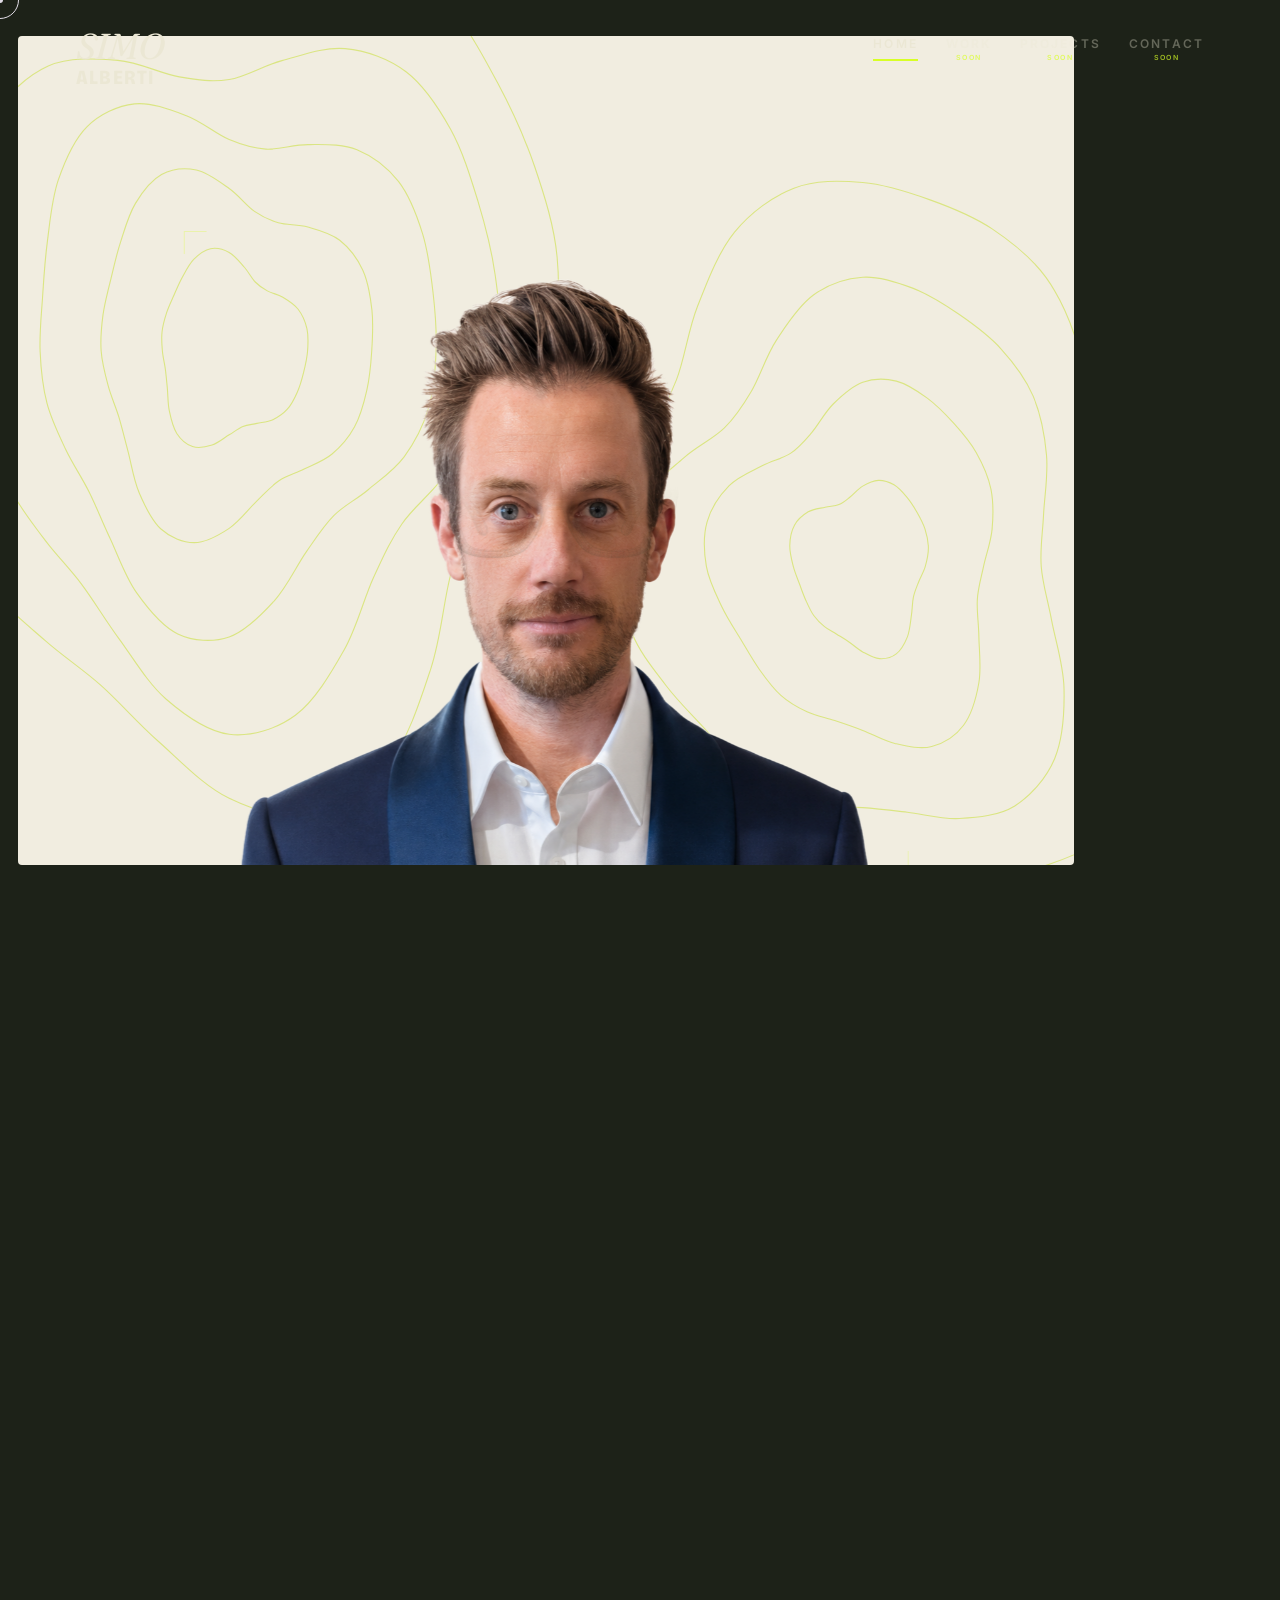
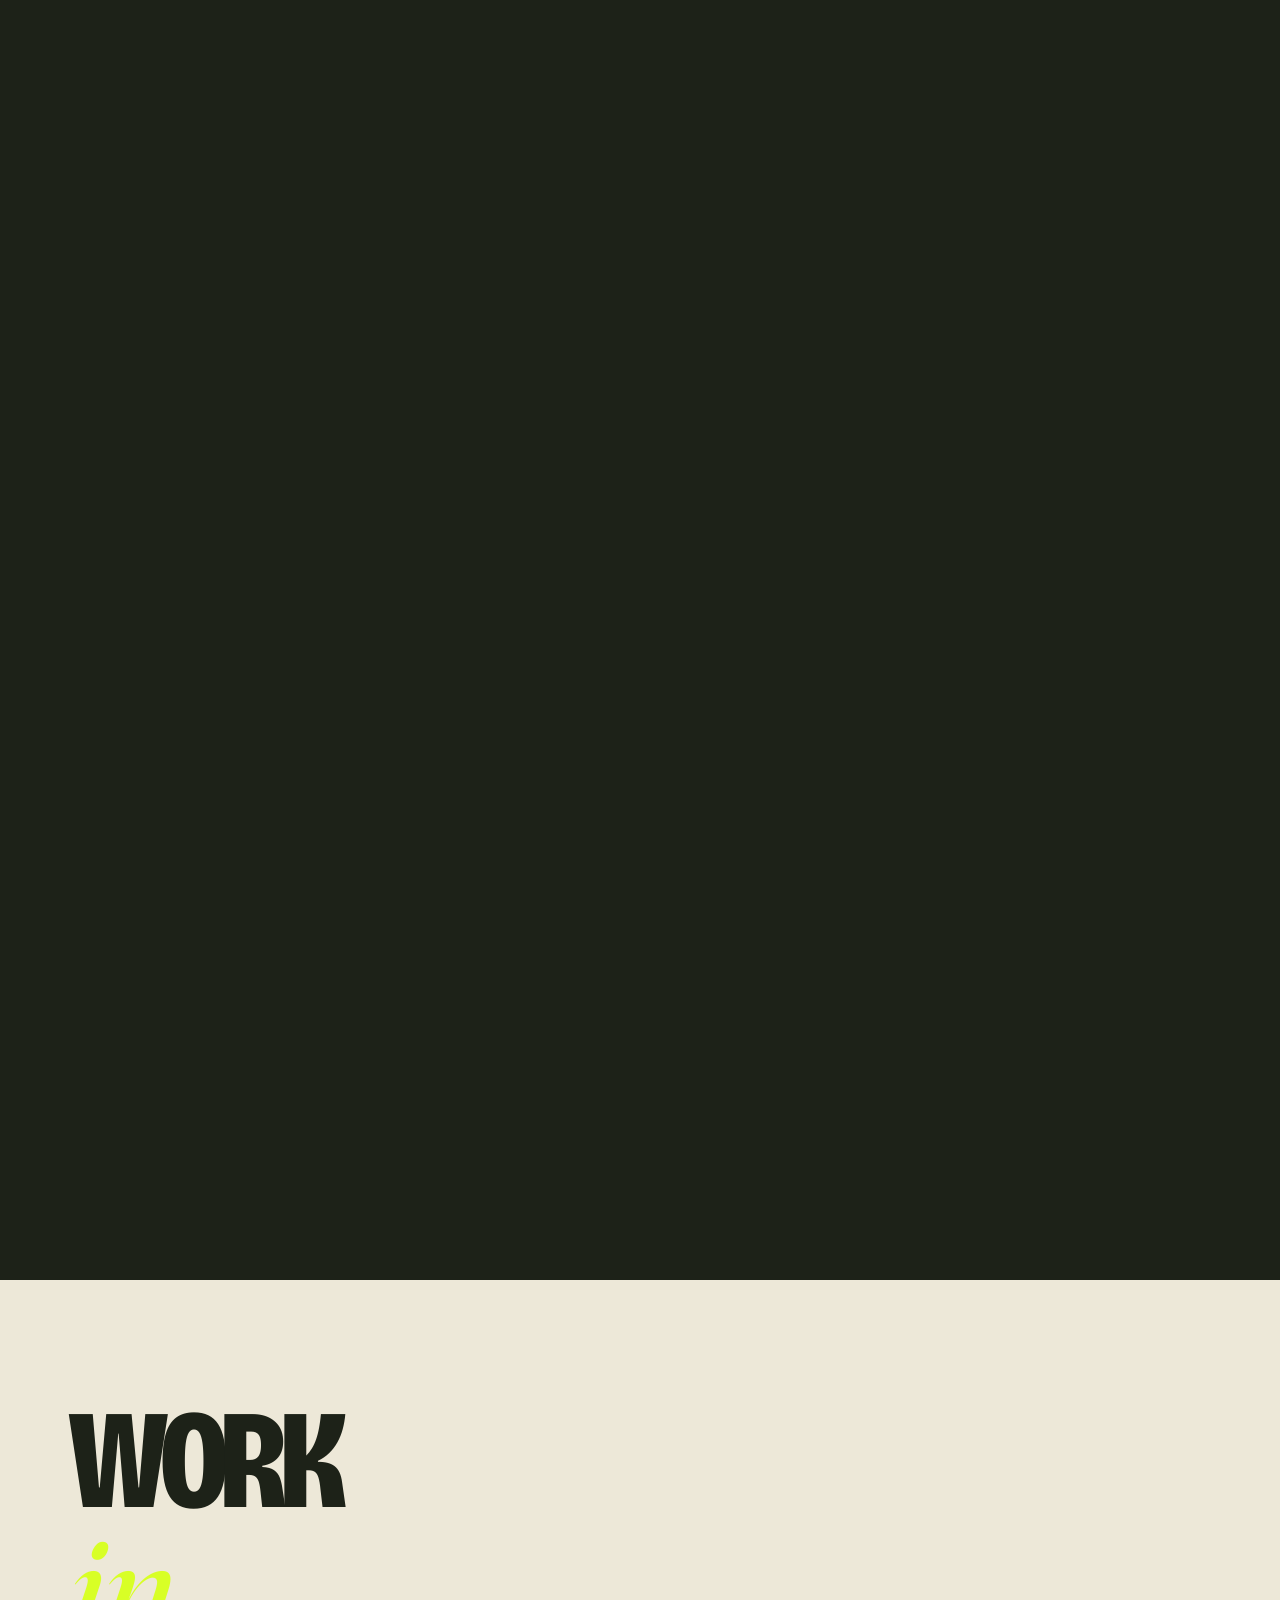
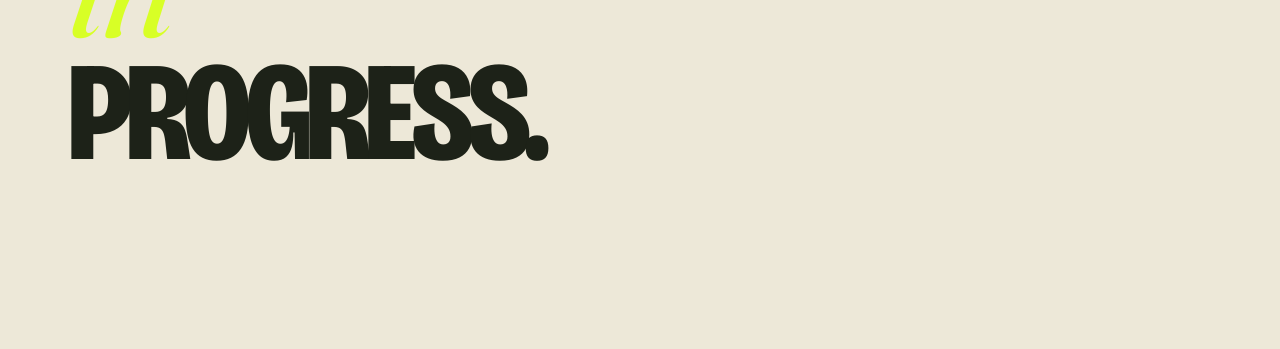
==== index.html @ 39fd199f "Mobile portrait: bigger portrait, dvh pin, rebalanced end-state spacing" ====
<!doctype html>
<html lang="en">
<head>
  <meta charset="utf-8" />
  <meta name="viewport" content="width=device-width, initial-scale=1, viewport-fit=cover" />
  <meta name="theme-color" content="#1d2218" />
  <title>Simo Alberti — Work in Progress</title>
  <meta name="description" content="Ambitious Product Design Engineering leader fueled by optimism and a healthy disregard for the impossible. Site in progress." />
  <link rel="preconnect" href="https://fonts.googleapis.com">
  <link rel="preconnect" href="https://fonts.gstatic.com" crossorigin>
  <link href="https://fonts.googleapis.com/css2?family=Bricolage+Grotesque:opsz,wght@12..96,400;12..96,500;12..96,600;12..96,700;12..96,800&family=Fraunces:ital,opsz,wght,SOFT@0,9..144,300..900,0..100;1,9..144,300..900,0..100&family=Inter:wght@400;500;600;700;800&display=swap" rel="stylesheet">
  <link rel="stylesheet" href="css/style.css?v=68" />
</head>
<body id="top">
  <div class="loader" aria-hidden="true">
    <div class="loader-lockup">
      <div class="ll-1">
        <span class="ch">S</span><span class="ch">I</span><span class="ch">M</span><span class="ch">O</span>
      </div>
      <div class="ll-2">
        <span class="ch">A</span><span class="ch">L</span><span class="ch">B</span><span class="ch">E</span><span class="ch">R</span><span class="ch">T</span><span class="ch">I</span>
      </div>
    </div>
    <div class="loader-bar"></div>
  </div>

  <div class="grain" aria-hidden="true"></div>
  <div class="scroll-progress" aria-hidden="true"></div>
  <div class="cursor-ring" aria-hidden="true"></div>
  <div class="cursor-dot" aria-hidden="true"></div>

  <nav class="nav">
    <div class="container nav-inner">
      <a class="nav-brand" href="#top">
        <span class="b-1">SIMO</span>
        <span class="b-2">Alberti</span>
      </a>
      <div class="nav-links">
        <a href="#top" class="active">Home</a>
        <span class="nav-disabled">Work</span>
        <span class="nav-disabled">Projects</span>
        <span class="nav-disabled">Contact</span>
      </div>
    </div>
  </nav>

  <!-- STAGE: the whole scene scales down as one tile, anchored left -->
  <section class="stage" aria-label="Hero">
    <div class="stage-pin" id="stagePin">
      <div class="stage-scale" id="stageScale">
        <div class="stage-bg" aria-hidden="true"></div>

        <div class="topo-bg" aria-hidden="true">
          <svg viewBox="0 0 1600 1000" preserveAspectRatio="none">
            <g id="topo-a"></g>
            <g id="topo-b"></g>
          </svg>
        </div>

        <div class="frame" id="frame">
          <div class="frame-inner">
            <img src="img/simo-portrait-v2.png" alt="Simo Alberti — portrait in navy tuxedo" />
          </div>
        </div>

        <div class="wf" aria-hidden="true">
          <div class="wf-glasses"></div>
        </div>
      </div>

      <div class="scroll-hint" aria-hidden="true">
        <span class="sh-line"></span>
        <span class="sh-label">Scroll</span>
      </div>

      <div class="stage-text" id="stageText">
        <span class="w hl">AMBITIOUS</span> <span class="w">PRODUCT</span> <span class="w">DESIGN</span>
        <span class="w">ENGINEERING</span> <span class="w">LEADER,</span>
        <span class="w">FUELED</span> <span class="w">BY</span> <span class="w hl">OPTIMISM,</span>
        <span class="w">DRIVEN</span> <span class="w">BY</span> <span class="w hl">PASSION,</span>
        <span class="w">WITH</span> <span class="w">A</span> <span class="w">HEALTHY</span> <span class="w">DISREGARD</span>
        <span class="w">FOR</span> <span class="w">THE</span> <span class="w hl">IMPOSSIBLE.</span>
      </div>
    </div>
  </section>

  <!-- WIP — replaces the rest of the site for now -->
  <section id="about" class="theme-light">
    <div class="container">
      <h3 class="big-headline reveal">
        <span class="hl-row">Work</span>
        <span class="hl-row"><em>in</em></span>
        <span class="hl-row">progress.</span>
      </h3>
    </div>
  </section>

  <script src="js/main.js?v=17"></script>
</body>
</html>
---- css/style.css ----
:root {
  /* PUNCHY palette (Lando-leaning) used everywhere EXCEPT Stage + About,
     which keep the warmer originals via section-scoped overrides below. */
  --bg-dark: #0a0c08;        /* near-pure black with a hint of green */
  --bg-light: #f1ede0;       /* cleaner off-white, less beige */
  --bg: var(--bg-dark);
  --bg-elev: #15170f;        /* card fill on dark — slightly elevated */
  --fg: #f1ede0;
  --muted: #8c8b7a;
  --line: #2a2d22;
  --accent: #d8ff26;         /* one punchy lime — big decorative type only */
  --accent-2: #b4d619;
  --accent-soft: rgba(216, 255, 38, 0.12);
  /* Body italic accents (small text in paragraphs) — on dark theme,
     same as the punchy accent. On light, overridden to a muted warm
     gray for readability (matches the Lando OFF TRACK body style). */
  --accent-body: var(--accent);
  /* Warm originals available to opt-in for Stage + About */
  --bg-dark-warm: #1d2218;
  --bg-light-warm: #ede8d8;
  --maxw: 1200px;
  --radius: 18px;
  --font-sans: "Inter", -apple-system, BlinkMacSystemFont, "Segoe UI", Helvetica, Arial, sans-serif;
  --font-display: "Bricolage Grotesque", "Inter", sans-serif;
  /* Fraunces — variable serif with strong display contrast and a dramatic italic */
  --font-serif: "Fraunces", "Times New Roman", serif;
}

/* light section override — uses the SAME punchy lime (consistent
   accent across the whole site). Body text is the dark color so accent
   is mostly for highlights/borders/decoration, not body copy. */
.theme-light {
  --bg: var(--bg-light);
  --bg-elev: #e6e1ce;
  --fg: #0a0c08;
  --muted: #5a5d4c;
  --line: #d3ceb7;
  --accent: #d8ff26;
  --accent-soft: rgba(216, 255, 38, 0.18);
  /* Body italic accents on light theme = warm muted gray, NOT yellow.
     Big decorative type (headlines, .accent in big-headline / hh-title
     / cb-title / coda-text / hp-title / ph-title) keeps the punchy lime
     via direct --accent reference. */
  --accent-body: #757062;
}
/* Stage + About preserve their warmer original palette */
.stage,
.stage::before,
#about {
  --bg-dark: var(--bg-dark-warm);
}
#about {
  --bg-light: var(--bg-light-warm);
  --bg-elev: #e3ddc7;
  --fg: #1d2218;
  --muted: #5d6253;
  --line: #cec7ad;
}

/* ====== Loader ====== */
.loader {
  position: fixed; inset: 0; z-index: 10000;
  background: var(--bg-dark);
  display: flex; align-items: center; justify-content: center;
  overflow: hidden;
  transition: transform 0.8s cubic-bezier(0.85, 0, 0.15, 1);
}
.loader.done { transform: translateY(-100%); }
.loader-lockup {
  display: flex;
  flex-direction: column;
  align-items: center;
  line-height: 0.88;
  color: var(--fg);
}
.loader-lockup .ll-1,
.loader-lockup .ll-2 {
  display: flex;
  overflow: hidden;
  line-height: 1;
}
/* "SIMO" — italic Fraunces serif, big */
.loader-lockup .ll-1 {
  font-family: var(--font-serif);
  font-weight: 400;
  font-style: italic;
  font-size: clamp(64px, 11vw, 140px);
  letter-spacing: 0;
  color: var(--fg);
}
/* "ALBERTI" — bold sans, narrower, set below SIMO so widths match visually */
.loader-lockup .ll-2 {
  font-family: var(--font-display);
  font-weight: 800;
  font-stretch: 85%;
  font-size: clamp(36px, 6vw, 80px);
  letter-spacing: 0.06em;
  color: var(--fg);
  margin-top: 6px;
}
.loader-lockup .ch {
  display: inline-block;
  transform: translateY(110%);
  animation: chIn 0.6s cubic-bezier(0.22, 1, 0.36, 1) forwards;
}
@keyframes chIn { to { transform: translateY(0); } }
.loader-bar {
  position: absolute; bottom: 0; left: 0;
  height: 2px; width: 0%;
  background: var(--accent);
  box-shadow: 0 0 10px var(--accent);
  animation: loaderBar 1.4s 0.15s cubic-bezier(0.65, 0, 0.35, 1) forwards;
}
@keyframes loaderBar { to { width: 100%; } }
/* prevent hero animations from starting until loader is gone */
.is-loading { overflow: hidden; }
.is-loading .hero h1 .word > span,
.is-loading .hero .tagline,
.is-loading .hero .cta-row,
.is-loading .hero-photo { animation-play-state: paused; }

* { box-sizing: border-box; }
html, body { margin: 0; padding: 0; }
html { scroll-behavior: smooth; }
body {
  background: var(--bg);
  color: var(--fg);
  font-family: var(--font-sans);
  font-size: 16px;
  line-height: 1.6;
  -webkit-font-smoothing: antialiased;
  cursor: none;
}
html { overflow-x: clip; }
@media (max-width: 900px) { body { cursor: auto; } }

a { color: var(--fg); text-decoration: none; }
a:hover { color: var(--accent); }

.container { max-width: var(--maxw); margin: 0 auto; padding: 0 28px; position: relative; }

/* Ambient blobs killed — uniform backgrounds per user request */
.section-ambient, .blob { display: none !important; }

/* ====== Topographical contour layer ====== */
/* Lives inside a positioned ancestor (.stage-scale on home, .hero on
   work/projects) and absolute-fills it. */
.topo-bg {
  position: absolute; inset: 0;
  pointer-events: none;
  z-index: 1;
  opacity: 0.6;
}
.topo-bg svg { width: 100%; height: 100%; display: block; }
.topo-bg path {
  fill: none;
  stroke: var(--accent);
  stroke-width: 1.1;
  vector-effect: non-scaling-stroke;
}
.theme-light .topo-bg path { stroke: #6a7250; }
/* Stage keeps the original mellow lime topo stroke (matches the warm
   cream + olive vibe that was working before the punchier global). */
.stage .topo-bg path { stroke: #cce046; }
#topo-a, #topo-b { transform-box: fill-box; }
#topo-a { animation: topoDriftA 14s ease-in-out infinite alternate; transform-origin: 350px 380px; }
#topo-b { animation: topoDriftB 18s ease-in-out infinite alternate; transform-origin: 1280px 640px; }
@keyframes topoDriftA {
  0%   { transform: translate(-30px, 20px) scale(1) rotate(-2deg); }
  100% { transform: translate(80px, -50px) scale(1.12) rotate(4deg); }
}
@keyframes topoDriftB {
  0%   { transform: translate(40px, -20px) scale(1.04) rotate(2deg); }
  100% { transform: translate(-90px, 60px) scale(1.0) rotate(-4deg); }
}

/* Make section content sit above topo + ambient */
.hero .container,
section > .container,
.nav .container,
footer .container { position: relative; z-index: 2; }
section, .hero { overflow: hidden; }

/* Film grain */
.grain {
  position: fixed; inset: -50%;
  z-index: -1; pointer-events: none;
  background-image: url("data:image/svg+xml;utf8,<svg xmlns='http://www.w3.org/2000/svg' width='220' height='220'><filter id='n'><feTurbulence type='fractalNoise' baseFrequency='0.9' numOctaves='2' stitchTiles='stitch'/><feColorMatrix values='0 0 0 0 1 0 0 0 0 1 0 0 0 0 1 0 0 0 0.6 0'/></filter><rect width='100%' height='100%' filter='url(%23n)' opacity='0.55'/></svg>");
  opacity: 0.06; mix-blend-mode: overlay;
  animation: grainShift 8s steps(8) infinite;
}
@keyframes grainShift {
  0%   { transform: translate(0, 0); }
  10%  { transform: translate(-3%, -2%); }
  20%  { transform: translate(2%, 3%); }
  30%  { transform: translate(-1%, 4%); }
  40%  { transform: translate(3%, -3%); }
  50%  { transform: translate(-2%, 2%); }
  60%  { transform: translate(4%, -1%); }
  70%  { transform: translate(-3%, -3%); }
  80%  { transform: translate(2%, 4%); }
  90%  { transform: translate(-4%, 1%); }
  100% { transform: translate(0, 0); }
}

/* ====== Custom cursor ====== */
.cursor-dot, .cursor-ring {
  position: fixed; top: 0; left: 0;
  pointer-events: none; z-index: 9999;
  transform: translate3d(-50%, -50%, 0);
  mix-blend-mode: difference;
}
.cursor-dot {
  width: 6px; height: 6px; background: #fff; border-radius: 50%;
  transition: opacity 0.2s;
}
.cursor-ring {
  width: 38px; height: 38px; border: 1px solid #fff; border-radius: 50%;
  transition: width 0.25s, height 0.25s, opacity 0.25s, border-color 0.25s;
}
.cursor-ring.hover { width: 64px; height: 64px; border-color: var(--accent); }

/* ====== Scroll progress ====== */
.scroll-progress {
  position: fixed; top: 0; left: 0; height: 2px; width: 0%;
  background: linear-gradient(90deg, var(--accent), var(--accent-2));
  z-index: 200;
  box-shadow: 0 0 10px var(--accent);
}

/* ====== Nav ====== */
.nav {
  position: fixed; top: 0; left: 0; right: 0;
  z-index: 100;
  background: transparent;
  border: none;
  pointer-events: none;          /* let underlying clicks pass except on links */
}
.nav-inner {
  display: flex; align-items: flex-start; justify-content: space-between;
  padding: 28px 36px 0 36px;
  pointer-events: none;
}
.nav-inner > * { pointer-events: auto; }

/* Stacked logo: SIMO bold sans, Alberti italic serif */
.nav-brand {
  font-family: var(--font-display);
  display: inline-flex;
  flex-direction: column;
  line-height: 0.88;
  letter-spacing: -0.01em;
  gap: 0;
  text-decoration: none;
}
/* Lock-up: SIMO upright Fraunces caps (matches the dramatic serif used in
   the manifesto), ALBERTI bold sans caps below. Both lines occupy the
   same horizontal width. */
.nav-brand .b-1 {
  font-family: var(--font-serif);
  font-weight: 400;
  font-style: italic;        /* matches the manifesto serif look */
  /* Sized so the visible ink of "SIMO" matches "ALBERTI" — italic
     glyphs have side-bearing whitespace, so the box must be wider
     than ALBERTI by ~0.1em to make the ink visually match. */
  font-size: 36px;
  line-height: 1;
  letter-spacing: 0;
  color: var(--brand-color, #1a1f15);
}
.nav-brand .b-2 {
  font-family: var(--font-display);
  font-weight: 800;
  font-stretch: 85%;
  font-size: 20px;
  line-height: 1;
  margin-top: 3px;
  text-transform: uppercase;
  letter-spacing: 0.06em;
  color: var(--brand-color, #1a1f15);
}
/* When scrolled into dark territory, flip logo + links to light cream */
body.nav-on-dark {
  --brand-color: #ebe7d4;
}
body.nav-on-dark .nav-links a { color: rgba(235, 231, 212, 0.7); }
body.nav-on-dark .nav-links a:hover,
body.nav-on-dark .nav-links a.active { color: #ebe7d4; }
/* (no .dot needed in new design — kept for backward compat below) */
.nav-brand .dot { display: none; }
@keyframes pulse {
  0%, 100% { transform: scale(1); opacity: 1; }
  50%      { transform: scale(1.4); opacity: 0.6; }
}
.nav-links { display: flex; gap: 28px; align-items: center; margin-top: 6px; }
.nav-links a {
  font-size: 12px; color: rgba(26, 31, 21, 0.7);
  position: relative;
  transition: color 0.2s; letter-spacing: 0.18em;
  text-transform: uppercase; font-weight: 600;
}
.nav-links a:hover, .nav-links a.active { color: #1a1f15; }
.nav-links .nav-disabled {
  font-size: 12px; color: rgba(26, 31, 21, 0.35);
  letter-spacing: 0.18em; text-transform: uppercase; font-weight: 600;
  cursor: not-allowed; user-select: none; pointer-events: none;
  position: relative;
}
.nav-links .nav-disabled::after {
  content: "soon"; position: absolute; left: 50%; bottom: -10px;
  transform: translateX(-50%);
  font-size: 7px; letter-spacing: 0.2em; color: var(--accent);
  opacity: 0.7;
}
body.nav-on-dark .nav-links .nav-disabled { color: rgba(235, 231, 212, 0.35); }
.nav-links a.active::after {
  content: ""; position: absolute; left: 0; right: 0; bottom: -8px;
  height: 2px; background: var(--accent);
}

/* ====== Hero ====== */
.hero {
  padding: 100px 0 80px;
  position: relative;
  overflow: hidden;
  background: var(--bg);
  color: var(--fg);
}
.hero.theme-light { background: var(--bg-light); color: #1a1a22; }
.hero.theme-light .nav-brand .dot { background: var(--accent); }
.hero-split {
  display: grid;
  grid-template-columns: 1.15fr 1fr;
  gap: 80px;
  align-items: center;
}
.eyebrow {
  display: inline-flex; align-items: center; gap: 10px;
  font-size: 11px; letter-spacing: 0.22em; text-transform: uppercase;
  color: var(--bg-dark); font-weight: 700;
  padding: 8px 16px 8px 14px;
  background: var(--accent);
  clip-path: polygon(0 0, calc(100% - 10px) 0, 100% 10px, 100% 100%, 0 100%);
  margin-bottom: 28px;
}
.eyebrow .live-dot { background: var(--bg-dark) !important; box-shadow: none !important; }
.eyebrow .live-dot {
  width: 6px; height: 6px; border-radius: 50%;
  background: var(--accent); box-shadow: 0 0 8px var(--accent);
  animation: pulse 1.6s ease-in-out infinite;
}

.hero h1 {
  font-family: var(--font-display);
  font-size: clamp(64px, 11vw, 170px);
  line-height: 0.88; margin: 0 0 32px;
  letter-spacing: -0.045em; font-weight: 800;
  font-stretch: 80%;
}
.hero h1 .accent {
  font-style: italic;
  font-stretch: 90%;
  font-weight: 600;
  letter-spacing: -0.025em;
  font-family: var(--font-serif);
}
.hero h1 .accent {
  color: var(--accent);
}
.hero h1 .word {
  display: inline-block; overflow: hidden; vertical-align: top;
}
.hero h1 .word > span {
  display: inline-block;
  transform: translateY(110%);
  animation: slideUp 0.9s cubic-bezier(0.22, 1, 0.36, 1) forwards;
}
.hero h1 .word > span.d1 { animation-delay: 0.1s; }
.hero h1 .word > span.d2 { animation-delay: 0.25s; }
@keyframes slideUp { to { transform: translateY(0); } }

.hero .tagline {
  font-size: clamp(18px, 1.6vw, 22px);
  color: var(--muted); max-width: 560px; margin: 0 0 40px;
  opacity: 0; animation: fadeUp 0.9s 0.5s cubic-bezier(0.22, 1, 0.36, 1) forwards;
}
.hero .tagline em {
  font-family: var(--font-serif);
  font-style: italic;
  font-weight: 400;
  font-size: 1.08em;
  color: var(--fg);
  letter-spacing: -0.005em;
}
@keyframes fadeUp {
  from { opacity: 0; transform: translateY(20px); }
  to   { opacity: 1; transform: translateY(0); }
}
.cta-row {
  display: flex; gap: 14px; flex-wrap: wrap;
  opacity: 0; animation: fadeUp 0.9s 0.7s cubic-bezier(0.22, 1, 0.36, 1) forwards;
}
/* Buttons — clipped-corner boxes, not pills */
.btn {
  position: relative;
  display: inline-flex; align-items: center; gap: 10px;
  padding: 14px 26px 14px 22px;
  font-size: 13px; font-weight: 700;
  font-family: var(--font-display);
  letter-spacing: 0.12em;
  text-transform: uppercase;
  background: transparent;
  border: 1px solid var(--accent);
  color: var(--accent);
  clip-path: polygon(0 0, calc(100% - 14px) 0, 100% 14px, 100% 100%, 0 100%);
  transition: filter 0.25s, transform 0.25s, color 0.25s, background 0.25s;
  will-change: transform;
}
.btn-primary {
  background: var(--accent); color: var(--bg-dark); border-color: var(--accent);
}
.btn-primary:hover { filter: brightness(1.1); }
.btn-ghost { background: transparent; color: var(--accent); }
.btn-ghost:hover { background: var(--accent); color: var(--bg-dark); }

.hero-photo {
  position: relative;
  aspect-ratio: 4 / 5;
  transform-style: preserve-3d;
  transition: transform 0.4s cubic-bezier(0.22, 1, 0.36, 1);
  opacity: 0; animation: photoIn 1s 0.4s cubic-bezier(0.22, 1, 0.36, 1) forwards;
}
@keyframes photoIn {
  from { opacity: 0; transform: scale(0.96) translateY(20px); }
  to   { opacity: 1; transform: scale(1) translateY(0); }
}
.hero-photo img {
  width: 100%; height: 100%;
  object-fit: contain;
  object-position: center bottom;
  display: block;
  transition: transform 0.6s ease;
}
/* ===== AR wireframe glasses overlay (PNG mask + solid fill + scan reveal) ===== */
.hero-photo .glasses-overlay {
  position: absolute;
  left: 50%;
  top: 26%;
  transform: translate(-50%, -50%);
  width: 78%;
  pointer-events: none;
  /* Wireframe is revealed by a top-to-bottom scan, holds, then erased
     by a second top-to-bottom scan. */
  clip-path: inset(0 0 100% 0);
  animation: scanReveal 4.5s 1.3s cubic-bezier(0.4, 0.0, 0.4, 1.0) forwards;
}
/* Wireframe rendered as solid-colored mask of the PNG */
.hero-photo .glasses-overlay .gl {
  width: 100%;
  aspect-ratio: 1000 / 339;
  background: var(--accent);
  -webkit-mask-image: url(../img/mrbd-wireframe.png);
          mask-image: url(../img/mrbd-wireframe.png);
  -webkit-mask-size: 100% 100%;
          mask-size: 100% 100%;
  -webkit-mask-repeat: no-repeat;
          mask-repeat: no-repeat;
  filter: drop-shadow(0 0 8px rgba(204, 224, 70, 0.5));
}
.theme-light .hero-photo .glasses-overlay .gl {
  background: #2a3220;
  filter: none;
  opacity: 0.7;
}
/* Glowing scan bar that travels down — runs twice (reveal pass + erase pass) */
.hero-photo .glasses-overlay::after {
  content: "";
  position: absolute;
  left: -6%; right: -6%;
  top: 0;
  height: 2px;
  background: var(--accent);
  box-shadow: 0 0 12px var(--accent), 0 0 28px var(--accent);
  opacity: 0;
  animation: scanBar 4.5s 1.3s cubic-bezier(0.4, 0.0, 0.4, 1.0) forwards;
  z-index: 2;
}
@keyframes scanReveal {
  0%   { clip-path: inset(0 0 100% 0); }     /* fully hidden */
  30%  { clip-path: inset(0 0 0 0); }        /* fully revealed by reveal-scan */
  55%  { clip-path: inset(0 0 0 0); }        /* hold */
  100% { clip-path: inset(100% 0 0 0); }     /* erased by erase-scan */
}
@keyframes scanBar {
  0%   { top: -8%;   opacity: 0; }
  6%   { opacity: 1; }
  28%  { top: 104%;  opacity: 1; }
  31%  { top: 104%;  opacity: 0; }           /* reveal pass done */
  55%  { top: -8%;   opacity: 0; }           /* invisibly reset to top */
  58%  { top: -8%;   opacity: 1; }           /* start erase pass */
  100% { top: 104%;  opacity: 0; }
}

/* spin retained for any star utility */
@keyframes spin { to { transform: rotate(360deg); } }

/* ====== STAGE: unified hero → manifesto choreography ====== */
.stage {
  position: relative;
  height: 320vh;                /* total scroll runway */
  /* Dark page color shows around the scaling tile */
  background: var(--bg-dark);
  color: var(--fg);
  overflow: visible;
  /* Override the catch-all `section { padding: 120px 0 }` rule below — the
     stage-pin must start at viewport top so the tile fills the whole viewport. */
  padding: 0;
  /* progress 0 → 1 (lerped in JS for momentum) */
  --p: 0;
  --raw: 0;
}
.stage-pin {
  position: sticky; top: 0;
  /* dvh = dynamic viewport height — adjusts smoothly as the mobile URL bar
     collapses/expands, so the tile always fills exactly the visible area
     instead of being half-hidden behind the URL bar. Falls back to vh. */
  height: 100vh;
  height: 100dvh;
  overflow: visible;
  z-index: 10;
}

/* ===== Scaling tile: everything inside scales as one scene =====
   At p=0 the tile fills the viewport (top:0 right:0 bottom:0 left:0).
   At p=1 it pulls inward to a ~44vw × 84vh card anchored to the left.
   Children scale with the tile via container-query units (cqmin etc). */
.stage-scale {
  position: absolute;
  /* End tile at p=1: ~38vw × 72vh, vertically centered with breathing room
     above (clears the nav) and below. Anchored toward the left. */
  top:    calc(var(--p) * 14vh);
  bottom: calc(var(--p) * 14vh);
  left:   calc(var(--p) * 5vw);
  right:  calc(var(--p) * 57vw);
  overflow: hidden;           /* crops topo + wireframe to tile edges */
  border-radius: calc(var(--p) * 14px);
  will-change: top, right, bottom, left, border-radius;
  z-index: 1;
  container-type: size;       /* enable cqmin/cqw/cqh for descendants */
}

/* Cream backdrop — the bottom of the tile */
.stage-bg {
  position: absolute; inset: 0;
  background: var(--bg-light);
  z-index: 0;
}

/* The portrait frame: fixed size, centered in the tile.
   Tilt (perspective + rotateX/Y) is driven by cursor anywhere on .stage-pin. */
.frame {
  position: absolute;
  /* Anchored to the BOTTOM edge of the tile so the portrait's chest/shoulders
     always sit flush with the tile bottom — never showing a gap below. */
  left: 50%; bottom: 0;
  width: 85cqmin;
  aspect-ratio: 1400 / 1239;
  max-width: 92cqw;
  max-height: 100cqh;
  transform:
    translateX(-50%)
    perspective(1300px)
    rotateX(var(--tilt-x, 0deg))
    rotateY(var(--tilt-y, 0deg));
  transform-style: preserve-3d;
  z-index: 6;
  will-change: transform;
}
.frame-inner {
  position: relative;
  width: 100%; height: 100%;
  /* overflow VISIBLE so the natural-aspect image can extend below the
     frame box. stage-scale's overflow:hidden still clips the bottom edge
     at the tile's bottom — but during tilt the rotation reveals more
     body instead of a hard image cut line. */
  overflow: visible;
  border-radius: 4px;
  background: transparent;
}
.frame-inner img {
  /* Width-driven natural sizing so the image renders at its actual aspect
     (1122×1402, taller than the frame). The bottom of the image extends
     past the frame's box — stage-scale's overflow:hidden still clips the
     visible edge at the tile's bottom, but during tilt the rotation
     reveals more body instead of a hard image cut. No scaling. */
  width: 100%;
  height: auto;
  display: block;
  /* very subtle counter-translation for parallax inside the frame on tilt */
  transform: translate(calc(var(--tilt-y, 0deg) * -0.3 * 1px), calc(var(--tilt-x, 0deg) * 0.3 * 1px));
}

/* AR brackets visible only once shrunk (fade in with progress) */
.frame::before, .frame::after {
  content: ""; position: absolute;
  width: 22px; height: 22px;
  border: 1px solid var(--accent);
  opacity: calc(var(--p) * 1);
  transition: opacity 0.2s;
  pointer-events: none;
}
.frame::before { top: -10px; left: -10px; border-right: none; border-bottom: none; }
.frame::after  { bottom: -10px; right: -10px; border-left: none; border-top: none; }

/* AR brackets visible only once shrunk (fade in with progress) */
.frame::before, .frame::after {
  content: ""; position: absolute;
  width: 22px; height: 22px;
  border: 1px solid var(--accent);
  opacity: calc(var(--p) * 1);
  transition: opacity 0.2s;
  pointer-events: none;
}
.frame::before { top: -10px; left: -10px; border-right: none; border-bottom: none; }
.frame::after  { bottom: -10px; right: -10px; border-left: none; border-top: none; }

/* ===== Wireframe overlay: revealed by the scan line, gradient fades after ===== */
/* Math: wireframe sits at frame y 33% – 47% (height = 14% of frame).
   Scan traverses full frame in one 2.4s cycle.
   Fade tail length = half cycle = 50% of frame = 357% of wireframe height.
   Mask: a soft transparent→opaque gradient (the fade tail) whose opaque
   leading edge sits at the scan position, traveling linearly down.
   We intersect this gradient with the wireframe-shape PNG so the lines
   only show where BOTH the wireframe AND the trail are opaque. */
/* ===== Stage-wide radar scan, visible only through wireframe shape =====
   .wf fills the .stage-pin (100vh). A linear-gradient mask defines the radar:
   long fade-tail (transparent at top of mask -> opaque at leading edge)
   followed by a SHARP drop to transparent (the leading edge itself).
   The mask slides downward so every Y in the Stage goes:
     0% (not yet scanned) -> snap to 100% (leading edge passes)
     -> slow decay back to 0% (trail fades out).
   The .wf-glasses child applies the wireframe shape mask, so this radar
   only shows on the wireframe geometry. */
.wf {
  position: absolute;
  inset: 0;
  pointer-events: none;
  /* Above the portrait (.frame z:6) so the wireframe paints over the face */
  z-index: 7;

  -webkit-mask-image: linear-gradient(to bottom,
    rgba(0,0,0,0) 0%,
    rgba(0,0,0,0) 50%,
    rgba(0,0,0,1) 99%,
    rgba(0,0,0,0) 99%,
    rgba(0,0,0,0) 100%
  );
          mask-image: linear-gradient(to bottom,
    rgba(0,0,0,0) 0%,
    rgba(0,0,0,0) 50%,
    rgba(0,0,0,1) 99%,
    rgba(0,0,0,0) 99%,
    rgba(0,0,0,0) 100%
  );
  -webkit-mask-size: 100% 100vh;
          mask-size: 100% 100vh;
  -webkit-mask-repeat: repeat-y;
          mask-repeat: repeat-y;

  /* Repeating mask: one tile = one viewport. As the mask slides down 1
     viewport, the next leading edge enters the top exactly as the previous
     exits the bottom. Sweep speed and period are now identical.
       Sweep (top -> bottom)    : ~2.0s
       Trail decay at any point : ~1.0s
       Quiet time at any point  : ~1.0s
       Period (top-to-top)      : 2.0s */
  animation: wfRadarScan 2s linear infinite;
}
@keyframes wfRadarScan {
  0%   { -webkit-mask-position: 0 0vh;   mask-position: 0 0vh; }
  100% { -webkit-mask-position: 0 100vh; mask-position: 0 100vh; }
}

/* The wireframe glasses graphic — positioned at eye-level in hero state */
.wf-glasses {
  position: absolute;
  /* Track the bottom-anchored portrait. Eye position is roughly 45% down
     from the top of the portrait → ~41cqmin above the tile bottom. */
  left: 50.8%;
  top: auto;
  bottom: 42cqmin;
  transform: translate(-50%, 50%);
  /* Sized off the TILE so the glasses shrink with the scene */
  width: 30cqmin;
  aspect-ratio: 1000 / 339;
  background: #2a3220;
  -webkit-mask-image: url(../img/mrbd-wireframe.png);
          mask-image: url(../img/mrbd-wireframe.png);
  -webkit-mask-size: 100% 100%;
          mask-size: 100% 100%;
  -webkit-mask-repeat: no-repeat;
          mask-repeat: no-repeat;
}
/* Wireframe keeps its original olive color throughout the scale —
   no color flip when the stage crosses into the dark phase. */

/* ===== Manifesto text — appears as you scroll into the stage ===== */
.stage-text {
  position: absolute;
  /* Sits in the right half once frame has shifted left */
  left: 52%;
  top: 50%;
  transform: translateY(-50%);
  width: min(46vw, 720px);
  font-family: var(--font-display);
  font-weight: 800;
  font-stretch: 85%;
  font-size: clamp(28px, 4.0vw, 64px);
  line-height: 1.06;
  letter-spacing: -0.025em;
  text-transform: uppercase;
  color: var(--fg);
  /* Only appears after the frame is mostly shrunk — never overlaps */
  opacity: 0;
  transition: opacity 0.4s;
  pointer-events: none;
  z-index: 10;
}
.stage.dark .stage-text { opacity: 1; }
.stage-text .hl {
  font-family: var(--font-serif);
  font-weight: 400;
  font-style: italic;
  text-transform: none;
  color: var(--accent);
  font-stretch: 100%;
  letter-spacing: -0.01em;
}
.stage-text .w {
  display: inline-block;
  opacity: 0;
  transform: translateY(0.35em);
  transition: opacity 0.6s cubic-bezier(0.22, 1, 0.36, 1), transform 0.6s cubic-bezier(0.22, 1, 0.36, 1);
}
.stage-text .w.in { opacity: 1; transform: translateY(0); }

/* "HUD" label at top of the stage */
.stage-label {
  position: absolute;
  top: 130px;
  left: 50%;
  transform: translateX(-50%);
  font-family: var(--font-display);
  font-size: 11px; letter-spacing: 0.28em; text-transform: uppercase;
  color: var(--muted);
  z-index: 10;
  opacity: calc(1 - var(--p) * 0.6);
  transition: color 0.4s;
}
.stage-label::before { content: "✦ "; color: var(--accent); }

@media (max-width: 900px) {
  .stage { height: 260vh; }
  /* On narrow screens, shrink less and let the tile keep more width so
     the manifesto stacks below instead of squeezing in beside it. */
  .stage-scale {
    top:    calc(var(--p) * 6vh);
    bottom: calc(var(--p) * 40vh);   /* leave room for text below */
    left:   calc(var(--p) * 4vw);
    right:  calc(var(--p) * 4vw);
  }
  .stage-text { font-size: 28px; width: 92vw; left: 4vw; transform: translateY(0); top: auto; bottom: 60px; }
}

/* === Portrait phones: bigger portrait + better end-state composition ===
   In tall portrait aspect ratios (most phones), the cqmin-driven frame
   shrinks proportionally to viewport width — leaving the portrait small
   and floating low. Here we:
     1) Size the frame by container HEIGHT instead of min-axis, so the
        face stays prominent. Sides/shoulders crop off-screen if needed
        (overflow:hidden on .stage-scale clips cleanly).
     2) Re-balance the end-state: push the shrunken tile DOWN with more
        headroom above, less gap below, and grow the manifesto text. */
@media (orientation: portrait) and (max-width: 900px) {
  .frame {
    /* Height-driven sizing so portrait fills the viewport vertically.
       cqh = container query height = the tile's current height. */
    width: auto;
    height: 95cqh;
    aspect-ratio: 1122 / 1402;        /* match the image's natural aspect */
    max-width: none;                   /* allow horizontal crop */
    max-height: none;
  }
  .frame-inner img {
    /* Now image renders to fill its frame (which is height-sized).
       No more extending below the frame — the frame IS the image bounds. */
    width: 100%; height: 100%;
    object-fit: cover;
    object-position: center top;
  }
  /* Wireframe glasses scale with the (height-driven) frame — track the
     eye position which sits ~42% above the tile bottom at this sizing. */
  .wf-glasses {
    width: 38cqh;
    bottom: 42cqh;
  }

  /* End-state re-balance: tile smaller, lower, more text below. */
  .stage-scale {
    top:    calc(var(--p) * 16vh);   /* big headroom above the tile */
    bottom: calc(var(--p) * 34vh);   /* tile sits in upper-middle area */
    left:   calc(var(--p) * 12vw);
    right:  calc(var(--p) * 12vw);
  }
  .stage-text {
    font-size: clamp(30px, 7.6vw, 44px);
    line-height: 1.04;
    width: 92vw;
    left: 4vw;
    top: auto;
    transform: translateY(0);
    bottom: 6vh;
  }
}
.manifesto-pin {
  position: sticky; top: 0;
  height: 100vh;
  display: flex; align-items: center;
  padding: 0 28px;
  max-width: var(--maxw);
  margin: 0 auto;
  gap: 56px;
}
.manifesto-photo {
  flex: 0 0 auto;
  width: clamp(140px, 22vw, 320px);
  aspect-ratio: 4 / 5;
  position: relative;
  transition: transform 0.5s cubic-bezier(0.22, 1, 0.36, 1);
}
.manifesto-photo img {
  width: 100%; height: 100%;
  object-fit: contain;
  object-position: center bottom;
  display: block;
}
/* tiny corner marks around the small photo, AR-system style */
.manifesto-photo::before,
.manifesto-photo::after {
  content: ""; position: absolute;
  width: 18px; height: 18px;
  border: 1px solid var(--accent);
}
.manifesto-photo::before { top: -8px; left: -8px; border-right: none; border-bottom: none; }
.manifesto-photo::after  { bottom: -8px; right: -8px; border-left: none; border-top: none; }

.manifesto-text {
  flex: 1;
  font-family: var(--font-display);
  font-weight: 800;
  font-stretch: 85%;
  font-size: clamp(28px, 4.4vw, 72px);
  line-height: 1.04;
  letter-spacing: -0.025em;
  text-transform: uppercase;
  color: var(--fg);
}
.manifesto-text .hl {
  font-family: var(--font-serif);
  font-weight: 400;
  font-style: italic;
  text-transform: none;
  color: var(--accent);
  font-stretch: 100%;
  letter-spacing: -0.01em;
}
.manifesto-text .w {
  display: inline-block;
  opacity: 0;
  transform: translateY(0.3em);
  transition: opacity 0.7s cubic-bezier(0.22, 1, 0.36, 1), transform 0.7s cubic-bezier(0.22, 1, 0.36, 1);
}
.manifesto-text .w.in { opacity: 1; transform: translateY(0); }
.manifesto-label {
  position: absolute; top: 32px; left: 50%; transform: translateX(-50%);
  font-family: var(--font-display);
  font-size: 11px; letter-spacing: 0.28em; text-transform: uppercase;
  color: var(--muted);
}
.manifesto-label::before {
  content: "✦";
  display: inline-block;
  color: var(--accent);
  margin-right: 10px;
  animation: spin 8s linear infinite;
}
@media (max-width: 900px) {
  .manifesto-pin { flex-direction: column; gap: 32px; padding: 80px 24px; height: auto; min-height: 100vh; }
  .manifesto-photo { width: 200px; }
  .manifesto-text { font-size: 30px; }
}

/* ====== Themed sections + curved transitions ====== */
.section {
  background: var(--bg);
  color: var(--fg);
  position: relative;
  padding: 140px 0;
}
.section + .section { margin-top: 0; }

/* SVG wave divider between sections.
   Wave element bg = color of section BELOW.
   Path fill = color of section ABOVE — gives the illusion of one
   section flowing into the next. */
.wave {
  display: block; width: 100%; height: 100px;
  margin: -1px 0;
  position: relative;
  overflow: hidden;
}
.wave svg { display: block; width: 100%; height: 100%; }
/* dark above → light below */
.wave-down { background: var(--bg-light); }
.wave-down svg path { fill: var(--bg-dark); }
/* light above → dark below */
.wave-up { background: var(--bg-dark); }
.wave-up svg path { fill: var(--bg-light); }

/* Light section accent token color (the magenta itself doesn't change) */
.theme-light .section-title { color: var(--muted); }
.theme-light .fact { background: transparent; }
.theme-light .project { background: var(--bg-elev); }
.theme-light .nav-brand,
.theme-light .nav-links a.active { color: var(--fg); }
.theme-light .contact-card {
  background: linear-gradient(135deg, var(--bg-elev), rgba(255,46,136,0.06));
}
.theme-light .stats { background: var(--bg-elev); }
.theme-light .btn-ghost { background: rgba(0,0,0,0.02); }

/* ====== Sections ====== */
section {
  padding: 120px 0;
  position: relative;
  background: var(--bg);
  color: var(--fg);
  transition: background 0.4s ease, color 0.4s ease;
}
.section-title {
  font-size: 12px; letter-spacing: 0.22em; text-transform: uppercase;
  color: var(--muted); margin: 0 0 48px;
  display: flex; align-items: center; gap: 16px;
}
.section-title .num {
  color: var(--accent);
  font-family: var(--font-display);
  font-weight: 600;
}
.section-title::after {
  content: ""; flex: 1; height: 1px;
  background: linear-gradient(90deg, var(--line), transparent);
}
.section-heading {
  font-family: var(--font-display);
  font-size: clamp(40px, 6vw, 80px);
  font-weight: 800;
  letter-spacing: -0.035em;
  line-height: 1.0;
  margin: 0 0 48px;
  font-stretch: 80%;
}
.section-heading .accent {
  font-family: var(--font-serif);
  font-weight: 400;
  font-style: italic;
  color: var(--accent);
  font-stretch: 100%;
  letter-spacing: -0.01em;
}

/* About */
.about-grid {
  display: grid; grid-template-columns: 1.3fr 1fr; gap: 80px;
  align-items: start;
}
.about-grid p { font-size: 19px; color: var(--muted); margin: 0 0 20px; line-height: 1.65; }
.about-grid p strong { color: var(--fg); font-weight: 600; }
.about-grid p em {
  font-family: var(--font-serif);
  font-style: italic;
  font-weight: 400;
  font-size: 1.08em;
  color: var(--fg);
  letter-spacing: -0.005em;
}
/* Facts — line-style entries with accent rule on the left, no card */
.facts { display: grid; gap: 4px; align-content: start; }
.fact {
  padding: 18px 0 18px 20px;
  border-left: 2px solid var(--line);
  border-radius: 0;
  background: transparent;
  position: relative;
  transition: border-color 0.3s, padding-left 0.3s;
}
.fact:hover { border-left-color: var(--accent); padding-left: 26px; }
.fact .k {
  font-family: var(--font-display);
  font-size: 11px;
  letter-spacing: 0.22em;
  text-transform: uppercase;
  color: var(--accent);
  font-weight: 600;
  margin-bottom: 6px;
}
.fact .v {
  font-size: 17px;
  color: var(--fg);
  line-height: 1.35;
}
.fact .v em {
  font-family: var(--font-serif);
  font-style: italic;
  font-weight: 400;
  font-size: 1.1em;
  color: var(--accent);
  letter-spacing: -0.005em;
}

/* ====== Stats — HUD-style readout grid ====== */
.stats {
  display: grid; grid-template-columns: repeat(4, 1fr);
  gap: 0;
  border-top: 1px solid var(--line);
  border-bottom: 1px solid var(--line);
  background: transparent;
  border-radius: 0;
  overflow: visible;
}
.stat {
  padding: 48px 32px 44px;
  border-right: 1px solid var(--line);
  position: relative;
  transition: background 0.4s ease;
}
.stat:last-child { border-right: none; }
.stat:hover { background: rgba(204, 224, 70, 0.04); }
/* tiny corner brackets — AR HUD detail */
.stat::before, .stat::after {
  content: ""; position: absolute;
  width: 10px; height: 10px;
  border: 1px solid var(--accent);
  opacity: 0; transition: opacity 0.4s;
}
.stat::before { top: 12px; left: 12px; border-right: none; border-bottom: none; }
.stat::after  { bottom: 12px; right: 12px; border-left: none; border-top: none; }
.stat:hover::before, .stat:hover::after { opacity: 0.6; }

.stat-tag {
  font-family: var(--font-display);
  font-size: 11px;
  letter-spacing: 0.22em;
  text-transform: uppercase;
  color: var(--accent);
  font-weight: 600;
  margin-bottom: 22px;
}
.stat .num {
  font-family: var(--font-display);
  font-size: clamp(64px, 7.5vw, 104px);
  font-weight: 800;
  font-stretch: 80%;
  letter-spacing: -0.045em;
  line-height: 0.88;
  color: var(--fg);
  display: flex;
  align-items: baseline;
  gap: 8px;
}
.stat .num .unit {
  font-family: var(--font-display);
  font-size: 0.34em;
  font-weight: 600;
  font-stretch: 90%;
  letter-spacing: -0.01em;
  color: var(--muted);
  margin-left: 4px;
}
/* thin accent rule under each number */
.stat .num::after {
  /* drawn separately to keep flex layout — see ::after on .stat */
}
.stat .label {
  margin-top: 18px;
  padding-top: 16px;
  border-top: 1px solid var(--line);
  font-size: 14px;
  color: var(--muted);
  letter-spacing: 0.01em;
  line-height: 1.4;
}
.stat .label em {
  font-family: var(--font-serif);
  font-style: italic;
  color: var(--accent);
  font-size: 17px;
  letter-spacing: -0.005em;
}

/* ====== Timeline ====== */
.timeline { display: grid; gap: 0; }
.job {
  display: grid; grid-template-columns: 260px 1fr; gap: 64px;
  padding: 52px 0 52px 16px;
  border-top: 1px solid var(--line);
  position: relative;
  transition: padding-left 0.4s ease, background 0.4s ease;
}
.job::before {
  content: ""; position: absolute;
  left: 0; top: 52px; bottom: 52px;
  width: 2px; background: var(--accent);
  opacity: 0; transition: opacity 0.4s ease, width 0.4s ease;
}
.job:hover { padding-left: 28px; }
.job:hover::before { opacity: 1; }
.job:first-child { border-top: none; }
.job .meta { color: var(--muted); font-size: 14px; }
.job .job-num {
  /* Editorial chapter label — italic Fraunces in lime */
  font-family: var(--font-serif);
  font-style: italic;
  font-size: 17px;
  letter-spacing: -0.005em;
  color: var(--accent);
  font-weight: 400;
  margin-bottom: 14px;
  text-transform: none;
}
.job .company {
  font-family: var(--font-display);
  font-size: 19px;
  font-weight: 700;
  font-stretch: 85%;
  color: var(--fg);
  letter-spacing: -0.01em;
  line-height: 1.2;
  margin-bottom: 6px;
}
.job .dates {
  display: block;
  font-family: var(--font-serif);
  font-style: italic;
  font-size: 16px;
  color: var(--muted);
  margin-top: 4px;
}
.job h3 {
  margin: 0 0 8px;
  font-size: clamp(22px, 2.4vw, 28px);
  font-weight: 700;
  letter-spacing: -0.015em;
  font-family: var(--font-display);
  font-stretch: 85%;
  line-height: 1.15;
}
.job .role {
  color: var(--accent);
  font-family: var(--font-serif);
  font-style: italic;
  font-size: 19px;
  margin-bottom: 22px;
  letter-spacing: -0.005em;
  font-weight: 400;
  line-height: 1.3;
}
.job .role em {
  color: var(--accent);
  font-weight: 500;
}
.job ul { margin: 0; padding-left: 18px; color: var(--muted); }
.job ul li { margin-bottom: 10px; line-height: 1.65; font-size: 16px; }

/* ====== Projects — Hall-of-Fame style cards (Lando helmet grid) ====== */
.projects { display: grid; grid-template-columns: repeat(3, 1fr); gap: 20px; }
.projects-grid { gap: 16px; }
@media (max-width: 1080px) {
  .projects { grid-template-columns: repeat(2, 1fr); }
}

/* ===== Project card — dominant visual area + small label below ===== */
.proj-card {
  display: flex;
  flex-direction: column;
  background: var(--bg-elev);
  color: var(--fg);
  text-decoration: none;
  position: relative;
  overflow: hidden;
  /* angular clip — small notch on top-right */
  clip-path: polygon(0 0, calc(100% - 18px) 0, 100% 18px, 100% 100%, 0 100%);
  transition: filter 0.4s ease, transform 0.4s cubic-bezier(0.22, 1, 0.36, 1);
}
.proj-card::after {
  /* lime accent triangle in the clipped corner */
  content: "";
  position: absolute;
  top: 0; right: 0;
  width: 18px; height: 18px;
  background: var(--accent);
  clip-path: polygon(0 0, 100% 0, 100% 100%);
  z-index: 5;
}
.proj-card:hover { transform: translateY(-6px); filter: brightness(1.08); }
.proj-card:hover .pc-visual img,
.proj-card:hover .pc-graphic { transform: scale(1.04); }

.pc-visual {
  position: relative;
  aspect-ratio: 4 / 5;
  overflow: hidden;
  background: #0a0c08;
}
.pc-visual img {
  width: 100%; height: 100%;
  object-fit: cover;
  display: block;
  filter: grayscale(0.05) contrast(1.05);
  transition: transform 1.2s cubic-bezier(0.22, 1, 0.36, 1);
}
.pc-year {
  /* small label chip in the bottom-left of the visual area */
  position: absolute;
  bottom: 12px; left: 12px;
  font-family: var(--font-display);
  font-size: 10px;
  letter-spacing: 0.22em;
  text-transform: uppercase;
  font-weight: 700;
  color: var(--bg-dark);
  background: var(--accent);
  padding: 6px 12px 6px 10px;
  clip-path: polygon(0 0, calc(100% - 8px) 0, 100% 8px, 100% 100%, 0 100%);
  z-index: 4;
}

/* Generated visuals for cards that don't have a real screenshot.
   .pc-visual-gen styles its inner .pc-graphic with a custom layout. */
.pc-visual-gen {
  background: linear-gradient(135deg, #1a1d14 0%, #0a0c08 100%);
}
.pc-graphic {
  width: 100%; height: 100%;
  display: flex;
  flex-direction: column;
  align-items: center;
  justify-content: center;
  text-align: center;
  padding: 32px;
  position: relative;
  transition: transform 1.2s cubic-bezier(0.22, 1, 0.36, 1);
}
/* Christmas gift list card: stacked giant words */
.pc-graphic-gift {
  font-family: var(--font-display);
  font-weight: 800;
  font-stretch: 80%;
  letter-spacing: -0.04em;
  line-height: 0.85;
  text-transform: uppercase;
  color: var(--fg);
  gap: 0;
}
.pc-gg-word { font-size: clamp(48px, 6vw, 96px); }
.pc-gg-italic {
  font-family: var(--font-serif);
  font-style: italic;
  font-weight: 400;
  font-stretch: 100%;
  color: var(--accent);
  text-transform: none;
  letter-spacing: -0.015em;
}
/* "Open slot" / what's next card */
.pc-graphic-soon {
  color: var(--accent);
}
.pc-gs-mark {
  font-family: var(--font-display);
  font-size: clamp(80px, 10vw, 160px);
  font-weight: 300;
  line-height: 0.8;
  margin-bottom: 12px;
}
.pc-gs-label {
  font-family: var(--font-display);
  font-size: 11px;
  letter-spacing: 0.28em;
  text-transform: uppercase;
  font-weight: 700;
  color: var(--accent);
}

.pc-meta {
  padding: 22px 22px 20px;
  display: flex;
  flex-direction: column;
  gap: 6px;
}
.pc-title {
  font-family: var(--font-display);
  font-size: clamp(20px, 1.6vw, 26px);
  font-weight: 700;
  font-stretch: 85%;
  letter-spacing: -0.015em;
  line-height: 1.15;
  margin: 0;
  color: var(--fg);
}
.pc-title em {
  font-family: var(--font-serif);
  font-style: italic;
  font-weight: 400;
  font-stretch: 100%;
  color: var(--accent);
  font-size: 1.08em;
  letter-spacing: -0.005em;
}
.pc-tag {
  font-family: var(--font-display);
  font-size: 11px;
  letter-spacing: 0.18em;
  text-transform: uppercase;
  font-weight: 600;
  color: var(--muted);
  margin: 0;
}

/* Override projects-section light theme so cards stay dark even on cream
   bg — the helmets pattern always uses dark cards. */
.theme-light .proj-card { background: #15170f; color: #f1ede0; }
.theme-light .pc-title { color: #f1ede0; }
.theme-light .pc-tag { color: #8c8b7a; }
.project {
  display: block;
  border: 1px solid var(--line); border-radius: var(--radius);
  background: var(--bg-elev);
  padding: 32px 32px 80px;
  transition: transform 0.4s cubic-bezier(0.22, 1, 0.36, 1), border-color 0.4s, color 0.4s;
  position: relative; overflow: hidden;
  min-height: 280px;
}
.project::before {
  content: ""; position: absolute; inset: 0;
  background: var(--accent);
  transform: translateX(0);
  transform-origin: right center;
  transition: transform 1.05s cubic-bezier(0.7, 0, 0.2, 1);
  z-index: 3;
  pointer-events: none;
}
.project.in::before { transform: translateX(101%); }
.project:nth-child(2).in::before { transition-delay: 0.12s; }
.project:nth-child(3).in::before { transition-delay: 0.24s; }
.project > * { position: relative; z-index: 1; }
.project::after {
  content: "→"; position: absolute; top: 28px; right: 28px;
  font-size: 22px; color: var(--accent);
  transition: transform 0.4s;
}
.project:hover { transform: translateY(-6px); border-color: var(--accent); color: var(--fg); }
.project:hover::after { transform: translate(6px, -6px); }
.project h3 {
  margin: 18px 0 12px;
  font-size: clamp(22px, 1.9vw, 28px);
  font-family: var(--font-display);
  font-stretch: 85%;
  font-weight: 700;
  letter-spacing: -0.015em;
  line-height: 1.15;
}
.project h3 em {
  font-family: var(--font-serif);
  font-style: italic;
  font-weight: 400;
  font-size: 1.06em;
  color: var(--accent);
  font-stretch: 100%;
  letter-spacing: -0.005em;
}
.project p { color: var(--muted); margin: 0 0 20px; font-size: 16px; line-height: 1.55; }
.project p em {
  font-family: var(--font-serif);
  font-style: italic;
  font-size: 1.08em;
  color: var(--fg);
  letter-spacing: -0.005em;
}
.project .tag {
  display: inline-block; font-size: 10px; letter-spacing: 0.18em;
  text-transform: uppercase; color: var(--accent); font-weight: 600;
  padding: 5px 12px; border: 1px solid var(--accent);
  border-radius: 999px;
  background: var(--accent-soft);
}
.project .url {
  position: absolute; bottom: 28px; left: 32px; right: 32px;
  color: var(--muted); font-size: 12px;
  border-top: 1px solid var(--line); padding-top: 14px;
  font-family: var(--font-display);
  letter-spacing: 0.04em;
}
/* "Coming soon" placeholder card — dashed border + muted, but still hoverable */
.project-soon {
  border-style: dashed;
  background: transparent;
}
.project-soon::after {
  content: "+";
  font-size: 28px;
  font-weight: 300;
}
.project-soon:hover { background: var(--bg-elev); }
.project-soon p em { color: var(--accent); }

/* ====== Contact — light theme block, no AR brackets ====== */
#contact { position: relative; padding: 160px 0 120px; }
#contact .topo-bg { z-index: 0; opacity: 0.35; }
.contact-block {
  position: relative;
  z-index: 1;
  max-width: 880px;
  margin: 0 auto;
  padding: 0 24px;
}
.cb-status {
  display: inline-flex; align-items: center; gap: 10px;
  font-family: var(--font-display);
  font-size: 11px;
  letter-spacing: 0.22em;
  text-transform: uppercase;
  font-weight: 700;
  color: var(--bg-dark);
  background: var(--accent);
  padding: 9px 18px 9px 14px;
  clip-path: polygon(0 0, calc(100% - 12px) 0, 100% 12px, 100% 100%, 0 100%);
  margin-bottom: 36px;
}
.cb-dot {
  width: 7px; height: 7px; border-radius: 50%;
  background: var(--bg-dark);
  animation: pulse 1.8s ease-in-out infinite;
}
.cb-title {
  font-family: var(--font-display);
  font-size: clamp(48px, 8vw, 128px);
  font-weight: 800;
  font-stretch: 80%;
  letter-spacing: -0.045em;
  line-height: 0.88;
  text-transform: uppercase;
  margin: 0 0 28px;
  color: var(--fg);
}
.cb-title .cb-l1,
.cb-title .cb-l2 { display: block; }
.cb-title em {
  font-family: var(--font-serif);
  font-style: italic;
  font-weight: 400;
  font-stretch: 100%;
  color: var(--accent);
  text-transform: none;
  letter-spacing: -0.015em;
}
.cb-lead {
  font-size: clamp(18px, 1.4vw, 22px);
  color: var(--muted);
  margin: 0 0 48px;
  line-height: 1.55;
  max-width: 56ch;
}
.cb-lead em {
  font-family: var(--font-serif);
  font-style: italic;
  font-size: 1.08em;
  color: var(--fg);
}
/* Contact rows: structured rows instead of pill buttons */
.cb-rows { display: grid; gap: 2px; }
.cb-row {
  display: grid;
  grid-template-columns: 160px 1fr auto;
  align-items: center;
  gap: 24px;
  padding: 22px 20px;
  background: var(--bg-elev);
  text-decoration: none;
  color: var(--fg);
  position: relative;
  clip-path: polygon(0 0, calc(100% - 18px) 0, 100% 18px, 100% 100%, 0 100%);
  transition: filter 0.3s ease, transform 0.4s cubic-bezier(0.22, 1, 0.36, 1);
}
.cb-row::after {
  /* small accent triangle in the clipped corner */
  content: "";
  position: absolute;
  top: 0; right: 0;
  width: 18px; height: 18px;
  background: var(--accent);
  clip-path: polygon(0 0, 100% 0, 100% 100%);
}
.cb-row:hover { transform: translateX(8px); filter: brightness(1.04); }
.cb-row .cb-k {
  font-family: var(--font-display);
  font-size: 11px;
  letter-spacing: 0.22em;
  text-transform: uppercase;
  font-weight: 700;
  /* Darker on light theme for legibility — accent is decorative, not body */
  color: var(--muted);
}
.cb-row .cb-v {
  font-family: var(--font-display);
  font-size: clamp(18px, 1.8vw, 24px);
  font-weight: 600;
  font-stretch: 90%;
  color: var(--fg);
  letter-spacing: -0.015em;
}
.cb-row .cb-v em {
  font-family: var(--font-serif);
  font-style: italic;
  font-weight: 400;
  font-size: 1.1em;
  color: var(--accent);
  letter-spacing: -0.005em;
}
.cb-row .cb-arr {
  font-family: var(--font-display);
  font-size: 22px;
  color: var(--accent);
  margin-right: 24px;
  transition: transform 0.4s cubic-bezier(0.22, 1, 0.36, 1);
}
.cb-row:hover .cb-arr { transform: translate(6px, -2px); }

/* Coda on light theme: dark text on cream */
.coda.theme-light { background: var(--bg-light); }
.coda.theme-light .coda-text { color: var(--fg); }
.coda.theme-light .coda-mark { color: var(--accent); }
.coda.theme-light .coda-attrib { color: var(--muted); }
.cc-status {
  display: inline-flex; align-items: center; gap: 10px;
  font-family: var(--font-display);
  font-size: 11px;
  letter-spacing: 0.22em;
  text-transform: uppercase;
  font-weight: 700;
  color: var(--bg-dark);
  background: var(--accent);
  padding: 10px 18px 10px 16px;
  clip-path: polygon(0 0, calc(100% - 12px) 0, 100% 12px, 100% 100%, 0 100%);
  margin-bottom: 36px;
  position: relative;
}
.cc-dot { background: var(--bg-dark) !important; box-shadow: none !important; }
.cc-dot {
  width: 6px; height: 6px; border-radius: 50%;
  background: var(--accent);
  box-shadow: 0 0 8px var(--accent);
  animation: pulse 1.8s ease-in-out infinite;
}
.contact-card h2 {
  font-family: var(--font-display);
  font-size: clamp(40px, 6vw, 80px);
  margin: 0 0 22px; letter-spacing: -0.035em;
  position: relative;
  font-weight: 800;
  font-stretch: 80%;
  line-height: 1;
}
.contact-card h2 .accent {
  font-family: var(--font-serif);
  font-weight: 400;
  font-style: italic;
  color: var(--accent);
  font-stretch: 100%;
}
.contact-card p {
  color: var(--muted);
  margin: 0 0 40px;
  font-size: 18px;
  position: relative;
  max-width: 560px;
  margin-left: auto;
  margin-right: auto;
}
.contact-card p em {
  font-family: var(--font-serif);
  font-style: italic;
  font-size: 1.1em;
  color: var(--accent);
  letter-spacing: -0.005em;
}
.socials { display: flex; gap: 12px; justify-content: center; flex-wrap: wrap; position: relative; }

/* ====== Footer ====== */
footer {
  padding: 56px 0 48px;
  color: var(--muted); font-size: 13px;
  border-top: 1px solid var(--line);
  position: relative;
}
.footer-inner {
  display: flex; justify-content: space-between; align-items: center;
  flex-wrap: wrap; gap: 24px;
}
.f-left { display: flex; flex-direction: column; gap: 6px; }
.f-mark {
  font-family: var(--font-serif);
  font-style: italic;
  font-size: 22px;
  color: var(--fg);
  letter-spacing: -0.01em;
}
.f-meta {
  font-family: var(--font-sans);
  font-size: 12px;
  letter-spacing: 0.04em;
  color: var(--muted);
}
.f-meta em {
  font-family: var(--font-serif);
  font-style: italic;
  font-size: 1.18em;
  color: var(--accent);
  letter-spacing: -0.005em;
}
.f-right { display: flex; align-items: center; gap: 24px; }
.f-top {
  font-family: var(--font-display);
  font-size: 11px;
  letter-spacing: 0.22em;
  text-transform: uppercase;
  font-weight: 700;
  color: var(--bg-dark);
  background: var(--accent);
  padding: 9px 18px 9px 14px;
  clip-path: polygon(0 0, calc(100% - 10px) 0, 100% 10px, 100% 100%, 0 100%);
  transition: filter 0.3s ease;
}
.f-top:hover { filter: brightness(1.1); }
.footer-inner .status {
  display: inline-flex; align-items: center; gap: 8px;
  font-family: var(--font-display);
  font-size: 11px;
  letter-spacing: 0.22em;
  text-transform: uppercase;
  font-weight: 600;
}
.footer-inner .status .dot {
  width: 8px; height: 8px; border-radius: 50%;
  background: var(--accent); box-shadow: 0 0 10px var(--accent);
  animation: pulse 2s ease-in-out infinite;
}

/* ====== Reveal ====== */
.reveal { opacity: 0; transform: translateY(30px); transition: opacity 0.9s cubic-bezier(0.22, 1, 0.36, 1), transform 0.9s cubic-bezier(0.22, 1, 0.36, 1); }
.reveal.in { opacity: 1; transform: translateY(0); }
/* Wipe-pattern elements ALWAYS render visible — only their yellow
   overlay slides off. The .in class triggers the wipe via ::before/::after. */
.stat-row.reveal,
.job.reveal,
.project.reveal,
.partner.reveal {
  opacity: 1;
  transform: none;
}

/* ============================================================
   EDITORIAL LAYER — big-headline pattern, head-to-head split,
   partners strip, table-style stat rows, yellow-fade transitions.
   Used across the site to replace the "01 // SECTION" pattern.
   ============================================================ */

/* Big editorial headline: bold sans + italic serif accents, often stacked
   over 2-3 lines and intentionally OVERLAPPING with the line above. */
.big-headline {
  font-family: var(--font-display);
  font-size: clamp(56px, 11vw, 168px);
  font-weight: 800;
  font-stretch: 80%;
  letter-spacing: -0.045em;
  line-height: 0.86;
  text-transform: uppercase;
  margin: 0 0 56px;
  color: var(--fg);
}
.big-headline em {
  font-family: var(--font-serif);
  font-style: italic;
  font-weight: 400;
  font-stretch: 100%;
  color: var(--accent);
  text-transform: none;
  letter-spacing: -0.015em;
  font-size: 1.06em;
  line-height: 0.92;
  /* Slight visual offset so the serif overlaps adjacent line */
  display: inline-block;
  margin-top: -0.04em;
}
.big-headline .hl-row {
  display: block;
}
.big-headline .hl-tag {
  display: inline-block;
  vertical-align: super;
  font-family: var(--font-display);
  font-size: 0.08em;
  letter-spacing: 0.22em;
  color: var(--muted);
  font-weight: 600;
  text-transform: uppercase;
  margin-right: 18px;
}

/* Intro grid — used under big-headline. Body copy left, supporting data right. */
.intro-grid {
  display: grid;
  grid-template-columns: 1.2fr 1fr;
  gap: 80px;
  align-items: start;
}
.intro-grid .lead {
  font-size: clamp(18px, 1.5vw, 22px);
  color: var(--muted);
  line-height: 1.55;
  max-width: 56ch;
}
.intro-grid .lead p { margin: 0 0 20px; }
.intro-grid .lead p:last-child { margin-bottom: 0; }
.intro-grid .lead em,
.intro-grid .lead strong {
  font-family: var(--font-serif);
  font-style: italic;
  font-weight: 400;
  color: var(--fg);
  font-size: 1.08em;
  letter-spacing: -0.005em;
}

/* ===== "Currently" line — pulsing lime dot + supporting copy ===== */
/* ===== Clipped-corner box utility (replaces pills) =====
   Two layers: outer fill (accent) + inner offset cover (bg) creates
   the angular 1px "border" with a diagonally-cut corner. */
.now-line {
  display: inline-block;
  font-family: var(--font-display);
  font-size: 11px;
  letter-spacing: 0.22em;
  text-transform: uppercase;
  font-weight: 700;
  color: var(--bg-dark);
  background: var(--accent);
  padding: 10px 18px 10px 16px;
  /* notch the top-right corner */
  clip-path: polygon(0 0, calc(100% - 12px) 0, 100% 12px, 100% 100%, 0 100%);
  margin: 0 0 28px !important;
}
.now-line .now-dot {
  display: inline-block;
  width: 7px; height: 7px; border-radius: 50%;
  background: var(--bg-dark);
  margin-right: 10px;
  vertical-align: middle;
  animation: pulse 1.8s ease-in-out infinite;
}
.now-line em {
  font-family: var(--font-serif);
  font-style: italic;
  font-size: 1.35em;
  letter-spacing: -0.005em;
  text-transform: none;
  color: var(--bg-dark);
}
.now-line .now-dot {
  width: 7px; height: 7px; border-radius: 50%;
  background: var(--accent);
  box-shadow: 0 0 8px var(--accent);
  animation: pulse 1.8s ease-in-out infinite;
  flex-shrink: 0;
}
.now-line em {
  font-family: var(--font-serif);
  font-style: italic;
  font-size: 1.35em;
  letter-spacing: -0.005em;
  text-transform: none;
  color: var(--accent);
}

/* ===== Stat rows — table-style with yellow bar fills ===== */
.stat-rows {
  display: grid;
  gap: 0;
  border-top: 1px solid var(--line);
}
.stat-row {
  display: grid;
  grid-template-columns: 80px 1fr auto;
  gap: 24px;
  align-items: baseline;
  padding: 32px 16px 32px 0;
  border-bottom: 1px solid var(--line);
  position: relative;
  overflow: hidden;
  transition: padding-left 0.5s cubic-bezier(0.22, 1, 0.36, 1);
}
.stat-row:hover { padding-left: 16px; }
/* Yellow WIPE reveal — each row starts fully covered in lime and the
   block slides off to the right when the row scrolls into view.
   Cascades down rows via nth-child transition-delay. */
.stat-row::before {
  content: "";
  position: absolute;
  inset: 0;
  background: var(--accent);
  transform: translateX(0);
  transform-origin: right center;
  transition: transform 1.05s cubic-bezier(0.7, 0, 0.2, 1);
  z-index: 3;
  pointer-events: none;
}
.stat-row.in::before { transform: translateX(101%); }
.stat-row:nth-child(2).in::before { transition-delay: 0.08s; }
.stat-row:nth-child(3).in::before { transition-delay: 0.16s; }
.stat-row:nth-child(4).in::before { transition-delay: 0.24s; }
.stat-row:nth-child(5).in::before { transition-delay: 0.32s; }
.stat-row > * { position: relative; z-index: 1; }
.stat-row .sr-tag {
  font-family: var(--font-display);
  font-size: 12px;
  letter-spacing: 0.22em;
  font-weight: 700;
  color: var(--muted);
  text-transform: uppercase;
}
.stat-row .sr-num {
  font-family: var(--font-display);
  font-size: clamp(40px, 5.5vw, 80px);
  font-weight: 800;
  font-stretch: 80%;
  letter-spacing: -0.04em;
  line-height: 0.9;
  color: var(--fg);
  display: inline-flex;
  align-items: baseline;
  gap: 6px;
}
.stat-row .sr-num .unit {
  font-size: 0.38em;
  font-weight: 600;
  font-stretch: 90%;
  color: var(--muted);
  letter-spacing: 0;
  margin-left: 2px;
}
.stat-row .sr-label {
  font-family: var(--font-display);
  font-size: clamp(15px, 1.4vw, 19px);
  font-weight: 500;
  color: var(--fg);
  max-width: 24ch;
  text-align: right;
  line-height: 1.3;
}
.stat-row .sr-label em {
  font-family: var(--font-serif);
  font-style: italic;
  font-weight: 400;
  color: var(--accent);
  font-size: 1.1em;
  letter-spacing: -0.005em;
}

/* ===== Head-to-head split (Work / Play) ===== */
.hh-split {
  display: grid;
  grid-template-columns: 1fr 1fr;
  gap: 0;
  background: var(--bg-dark);
  position: relative;
  /* break out of container padding for full-bleed */
  margin-left: calc(50% - 50vw);
  margin-right: calc(50% - 50vw);
  width: 100vw;
}
.hh-side {
  position: relative;
  height: 80vh;
  min-height: 580px;
  overflow: hidden;
  display: flex;
  align-items: flex-end;
  color: var(--fg);
  text-decoration: none;
  border: none;
}
.hh-side + .hh-side { border-left: 1px solid rgba(204, 224, 70, 0.2); }
.hh-side > img {
  position: absolute;
  inset: 0;
  width: 100%;
  height: 100%;
  object-fit: cover;
  object-position: center 20%;
  transition: transform 1.4s cubic-bezier(0.22, 1, 0.36, 1), filter 0.6s ease;
  filter: grayscale(0.15) brightness(0.7);
}
.hh-side::after {
  /* gradient scrim */
  content: "";
  position: absolute; inset: 0;
  background: linear-gradient(to top, rgba(29,34,24,0.95) 0%, rgba(29,34,24,0.5) 35%, transparent 70%);
  pointer-events: none;
  z-index: 1;
}
.hh-content {
  position: relative;
  z-index: 2;
  padding: 64px 56px;
  width: 100%;
}
.hh-tag {
  font-family: var(--font-display);
  font-size: 11px;
  letter-spacing: 0.28em;
  text-transform: uppercase;
  color: var(--accent);
  font-weight: 700;
  margin-bottom: 24px;
}
.hh-title {
  font-family: var(--font-display);
  font-size: clamp(56px, 8vw, 128px);
  font-weight: 800;
  font-stretch: 80%;
  letter-spacing: -0.04em;
  line-height: 0.88;
  text-transform: uppercase;
  color: var(--fg);
  margin: 0 0 16px;
}
.hh-title em {
  font-family: var(--font-serif);
  font-style: italic;
  font-weight: 400;
  font-stretch: 100%;
  color: var(--accent);
  text-transform: none;
  letter-spacing: -0.015em;
}
.hh-side p {
  font-family: var(--font-sans);
  font-size: 16px;
  color: var(--muted);
  max-width: 38ch;
  line-height: 1.55;
  margin: 0 0 24px;
}
.hh-side p em {
  font-family: var(--font-serif);
  font-style: italic;
  color: var(--fg);
  font-size: 1.08em;
}
.hh-cta {
  font-family: var(--font-display);
  font-size: 13px;
  letter-spacing: 0.18em;
  text-transform: uppercase;
  font-weight: 700;
  color: var(--accent);
  display: inline-flex;
  align-items: center;
  gap: 10px;
  transition: gap 0.4s ease;
}
.hh-side:hover > img {
  transform: scale(1.06);
  filter: grayscale(0) brightness(0.85);
}
.hh-side:hover .hh-cta { gap: 18px; }

/* ===== Partners strip — infinite horizontal marquee ===== */
.partners-strip {
  position: relative;
  padding: 24px 0 64px;
  overflow: hidden;
  /* break out of the container so the marquee runs full-bleed */
  margin-left: calc(50% - 50vw);
  margin-right: calc(50% - 50vw);
}
.partners-marquee {
  overflow: hidden;
  width: 100%;
  /* fade the edges so partners enter/exit gracefully */
  mask-image: linear-gradient(to right, transparent 0%, black 8%, black 92%, transparent 100%);
  -webkit-mask-image: linear-gradient(to right, transparent 0%, black 8%, black 92%, transparent 100%);
}
.partners-track {
  display: flex;
  gap: 64px;
  align-items: center;
  width: max-content;
  animation: partnersMarquee 32s linear infinite;
}
.partners-strip:hover .partners-track { animation-play-state: paused; }
@keyframes partnersMarquee {
  from { transform: translateX(0); }
  to   { transform: translateX(-50%); }
}
.partner {
  position: relative;
  display: inline-block;
  flex-shrink: 0;
  font-family: var(--font-display);
  font-weight: 800;
  font-stretch: 85%;
  font-size: clamp(28px, 3vw, 44px);
  letter-spacing: -0.01em;
  color: var(--fg);
  text-transform: uppercase;
  transition: color 0.3s ease;
}
.partner.sep {
  color: var(--accent);
  font-family: var(--font-serif);
  font-style: italic;
  font-weight: 400;
  font-stretch: 100%;
  font-size: 0.7em;
  letter-spacing: 0;
}
.partner:not(.sep):hover { color: var(--accent); }
/* (Old wipe + hover-lift CSS removed — replaced by the marquee above) */
.partner em {
  font-family: var(--font-serif);
  font-style: italic;
  font-weight: 400;
  font-stretch: 100%;
  color: var(--accent);
  letter-spacing: -0.005em;
}
/* Decorative lime script word laid OVER the partners strip — Lando style */
.partners-overlay {
  position: absolute;
  top: -32px;
  left: 50%;
  transform: translateX(-50%) rotate(-4deg);
  font-family: var(--font-serif);
  font-style: italic;
  font-weight: 400;
  font-size: clamp(80px, 16vw, 220px);
  color: var(--accent);
  opacity: 0.18;
  white-space: nowrap;
  pointer-events: none;
  line-height: 1;
  letter-spacing: -0.03em;
  z-index: 0;
}

/* ===== Stage scroll hint — short line above, "Scroll" label below.
   Sits low on the hero; muted warm-gray so it reads as a quiet affordance,
   not a dark mark over the portrait's neck. Fades as scroll progresses. */
.scroll-hint {
  position: absolute;
  left: 50%;
  bottom: 10px;
  transform: translateX(-50%);
  display: flex;
  flex-direction: column;
  align-items: center;
  gap: 8px;
  z-index: 12;
  opacity: calc(0.85 - var(--p, 0) * 4);
  pointer-events: none;
}
.scroll-hint .sh-line {
  display: block;
  width: 1px;
  height: 22px;
  background: linear-gradient(to bottom, transparent 0%, currentColor 40%, currentColor 100%);
  color: var(--bg-dark);
  animation: scrollHintPulse 1.8s ease-in-out infinite;
}
.scroll-hint .sh-label {
  font-family: var(--font-display);
  font-size: 10px;
  letter-spacing: 0.28em;
  text-transform: uppercase;
  font-weight: 700;
  color: var(--bg-dark);
}
/* Once we cross into the dark phase, both pieces lift to a soft cream */
.stage.dark .scroll-hint .sh-label,
body.nav-on-dark .scroll-hint .sh-label { color: rgba(241, 237, 224, 0.6); }
.stage.dark .scroll-hint .sh-line,
body.nav-on-dark .scroll-hint .sh-line { color: rgba(241, 237, 224, 0.55); }
@keyframes scrollHintPulse {
  0%   { transform: scaleY(0.2); transform-origin: bottom; opacity: 0.5; }
  40%  { transform: scaleY(1);   transform-origin: bottom; opacity: 1; }
  60%  { transform: scaleY(1);   transform-origin: top;    opacity: 1; }
  100% { transform: scaleY(0.2); transform-origin: top;    opacity: 0.5; }
}

/* ===== Sub-page hero: ON TRACK (dark) / OFF TRACK (light) treatments
   Big photo flush to one side, giant editorial title on the other,
   meta-data tags + content cards. No topo on these heroes. ===== */
.page-hero {
  position: relative;
  display: grid;
  grid-template-columns: 1fr 1fr;
  gap: 0;
  min-height: 100vh;
  padding: 0;
  overflow: hidden;
}
.page-hero-dark {
  background: var(--bg-dark);
  color: var(--fg);
}
.page-hero-light {
  background: var(--bg-light);
  color: var(--bg-dark);
}
.page-hero .ph-photo {
  position: relative;
  height: 100vh;
  overflow: hidden;
}
.page-hero .ph-photo img {
  position: absolute;
  inset: 0;
  width: 100%; height: 100%;
  /* contain (not cover) — the portrait PNG has transparency around the
     figure, so contain keeps the head fully visible and bottom-anchors
     the chest so empty space sits at the top, not awkwardly mid-frame */
  object-fit: contain;
  object-position: center bottom;
  filter: grayscale(0.05) contrast(1.02);
}
/* On projects page (.ph-photo on the right), keep contain + bottom but
   the photo isn't a transparent cutout — use cover */
.page-hero-light .ph-photo img {
  object-fit: cover;
  object-position: center 30%;
}
/* Soft fade where the photo meets the content side */
.page-hero-dark .ph-photo::after {
  content: "";
  position: absolute;
  top: 0; bottom: 0; right: 0;
  width: 30%;
  background: linear-gradient(to right, transparent, var(--bg-dark));
  pointer-events: none;
}
.page-hero-light .ph-photo::after {
  content: "";
  position: absolute;
  top: 0; bottom: 0; left: 0;
  width: 30%;
  background: linear-gradient(to left, transparent, var(--bg-light));
  pointer-events: none;
}
.page-hero .ph-content {
  position: relative;
  padding: 140px 64px 64px;
  display: flex;
  flex-direction: column;
  justify-content: center;
}
.page-hero .ph-content-left { padding-left: 80px; }

.ph-top-meta {
  display: flex;
  gap: 12px;
  flex-wrap: wrap;
  margin-bottom: 32px;
}
.ph-tag {
  display: inline-flex;
  align-items: center;
  font-family: var(--font-display);
  font-size: 11px;
  letter-spacing: 0.22em;
  text-transform: uppercase;
  font-weight: 700;
  color: var(--bg-dark);
  background: var(--accent);
  padding: 8px 16px 8px 12px;
  clip-path: polygon(0 0, calc(100% - 10px) 0, 100% 10px, 100% 100%, 0 100%);
}
.ph-tag em {
  font-family: var(--font-serif);
  font-style: italic;
  font-size: 1.3em;
  color: var(--bg-dark);
  text-transform: none;
  letter-spacing: -0.005em;
  margin-left: 4px;
}

.ph-title {
  font-family: var(--font-display);
  font-weight: 800;
  font-stretch: 80%;
  font-size: clamp(72px, 11vw, 168px);
  line-height: 0.86;
  letter-spacing: -0.05em;
  text-transform: uppercase;
  margin: 0 0 36px;
  color: var(--fg);
}
.page-hero-light .ph-title { color: var(--bg-dark); }
.ph-title .ph-l1,
.ph-title .ph-l2 {
  display: block;
}
.ph-title .ph-l1 em {
  font-family: var(--font-serif);
  font-style: italic;
  font-weight: 400;
  font-stretch: 100%;
  color: var(--accent);
  text-transform: none;
  letter-spacing: -0.015em;
  /* slight visual offset so the italic word feels like a swoop above the bold */
  display: inline-block;
  margin-bottom: -0.06em;
}

.ph-lead {
  font-size: clamp(18px, 1.5vw, 22px);
  color: var(--muted);
  max-width: 52ch;
  line-height: 1.55;
  margin: 0 0 40px;
}
.page-hero-light .ph-lead { color: #44483a; }
.ph-lead em {
  font-family: var(--font-serif);
  font-style: italic;
  font-size: 1.08em;
  color: var(--fg);
  letter-spacing: -0.005em;
}
.page-hero-light .ph-lead em { color: var(--bg-dark); }

/* Sharp content cards — like Lando's RND.T/PD chips. No rounded corners,
   clipped top-right corner with a small lime accent triangle filling it. */
.ph-cards {
  display: grid;
  grid-template-columns: repeat(3, minmax(0, 1fr));
  gap: 12px;
}
.ph-card {
  position: relative;
  background: var(--bg-elev);
  padding: 22px 18px 18px;
  clip-path: polygon(0 0, calc(100% - 14px) 0, 100% 14px, 100% 100%, 0 100%);
  transition: filter 0.3s ease;
}
.ph-card::after {
  /* small lime triangle in the clipped corner — pops the angular cut */
  content: "";
  position: absolute;
  top: 0; right: 0;
  width: 14px; height: 14px;
  background: var(--accent);
  clip-path: polygon(0 0, 100% 0, 100% 100%);
}
.ph-card:hover { filter: brightness(1.15); }
.page-hero-light .ph-card {
  background: var(--bg-elev);
}
.ph-card-k {
  font-family: var(--font-display);
  font-size: 10px;
  letter-spacing: 0.22em;
  text-transform: uppercase;
  color: var(--accent);
  font-weight: 700;
  margin-bottom: 8px;
}
.ph-card-v {
  font-family: var(--font-display);
  font-size: 15px;
  font-weight: 600;
  font-stretch: 90%;
  color: var(--fg);
  letter-spacing: -0.005em;
  line-height: 1.25;
}
.page-hero-light .ph-card-v { color: var(--bg-dark); }
.ph-card-v em {
  font-family: var(--font-serif);
  font-style: italic;
  font-size: 1.18em;
  color: var(--accent);
  letter-spacing: -0.005em;
}

/* Yellow WIPE reveal on .job rows — same pattern as stat-rows.
   Block covers the row, slides right off on scroll-into-view. */
.job::after {
  content: "";
  position: absolute;
  inset: 0;
  background: var(--accent);
  transform: translateX(0);
  transform-origin: right center;
  transition: transform 1.05s cubic-bezier(0.7, 0, 0.2, 1);
  z-index: 3;
  pointer-events: none;
}
.job.in::after { transform: translateX(101%); }
.job:nth-child(2).in::after { transition-delay: 0.08s; }
.job:nth-child(3).in::after { transition-delay: 0.16s; }
.job:nth-child(4).in::after { transition-delay: 0.24s; }
.job:nth-child(5).in::after { transition-delay: 0.32s; }
.job:nth-child(6).in::after { transition-delay: 0.40s; }
.job:nth-child(7).in::after { transition-delay: 0.48s; }
.job > * { position: relative; z-index: 1; }

/* ===== Horizontal scroll — pinned section, inner track translates X
   as user scrolls Y. Creative break in the vertical flow. ===== */
.hscroll {
  position: relative;
  /* 4 panels => ~400vh runway (each panel ≈ 1 vh of vertical scroll) */
  height: 400vh;
  background: var(--bg-dark);
  overflow: visible;
  padding: 0;
}
.hscroll-pin {
  position: sticky;
  top: 0;
  height: 100vh;
  overflow: hidden;
  display: flex;
  align-items: stretch;
}
.hscroll-intro {
  position: absolute;
  top: 64px;
  left: 64px;
  z-index: 5;
  max-width: 480px;
  pointer-events: none;
}
.hsi-tag {
  display: inline-block;
  font-family: var(--font-display);
  font-size: 11px;
  letter-spacing: 0.28em;
  text-transform: uppercase;
  font-weight: 700;
  color: var(--accent);
  margin-bottom: 16px;
}
.hsi-title {
  font-family: var(--font-display);
  font-size: clamp(56px, 7vw, 96px);
  font-weight: 800;
  font-stretch: 80%;
  letter-spacing: -0.04em;
  line-height: 0.9;
  text-transform: uppercase;
  margin: 0 0 16px;
  color: var(--fg);
}
.hsi-title em {
  font-family: var(--font-serif);
  font-style: italic;
  font-weight: 400;
  font-stretch: 100%;
  color: var(--accent);
  text-transform: none;
  letter-spacing: -0.015em;
}
.hsi-sub {
  font-family: var(--font-display);
  font-size: 11px;
  letter-spacing: 0.28em;
  text-transform: uppercase;
  font-weight: 700;
  color: var(--accent);
  margin: 0;
  opacity: 0.6;
}

.hscroll-track {
  display: flex;
  height: 100vh;
  /* width set by content; transform driven by JS */
  will-change: transform;
}
.hscroll-panel {
  flex-shrink: 0;
  width: 100vw;
  height: 100vh;
  padding: 200px 64px 80px calc(50vw - 100px);
  display: flex;
  flex-direction: column;
  justify-content: center;
  position: relative;
  border-right: 1px solid var(--line);
}
.hscroll-panel:last-child { border-right: none; }
.hp-num {
  font-family: var(--font-display);
  font-size: clamp(80px, 14vw, 200px);
  font-weight: 800;
  font-stretch: 75%;
  letter-spacing: -0.06em;
  line-height: 0.85;
  color: transparent;
  -webkit-text-stroke: 1.5px var(--accent);
  text-stroke: 1.5px var(--accent);
  margin-bottom: 24px;
}
.hp-title {
  font-family: var(--font-display);
  font-size: clamp(40px, 5vw, 72px);
  font-weight: 800;
  font-stretch: 80%;
  letter-spacing: -0.04em;
  line-height: 0.95;
  text-transform: uppercase;
  margin: 0 0 24px;
  color: var(--fg);
  max-width: 14ch;
}
.hp-title em {
  font-family: var(--font-serif);
  font-style: italic;
  font-weight: 400;
  font-stretch: 100%;
  color: var(--accent);
  text-transform: none;
  letter-spacing: -0.015em;
}
.hp-body {
  font-family: var(--font-sans);
  font-size: clamp(16px, 1.3vw, 20px);
  color: var(--muted);
  line-height: 1.55;
  max-width: 44ch;
  margin: 0;
}

/* ===== Coda — closing manifesto quote ===== */
.coda { padding: 140px 0 80px; }
.coda-quote {
  position: relative;
  max-width: 1100px;
  margin: 0 auto;
  text-align: center;
  padding: 0 24px;
}
.coda-mark {
  font-family: var(--font-serif);
  font-style: italic;
  color: var(--accent);
  font-size: clamp(120px, 16vw, 220px);
  line-height: 0.6;
  margin: 0 0 -10px;
  opacity: 0.7;
}
.coda-text {
  font-family: var(--font-display);
  font-size: clamp(36px, 5.5vw, 88px);
  font-weight: 800;
  font-stretch: 80%;
  letter-spacing: -0.035em;
  line-height: 0.96;
  text-transform: uppercase;
  margin: 0 0 32px;
  color: var(--fg);
}
.coda-text em {
  font-family: var(--font-serif);
  font-style: italic;
  font-weight: 400;
  font-stretch: 100%;
  color: var(--accent);
  text-transform: none;
  letter-spacing: -0.015em;
}
.coda-attrib {
  font-family: var(--font-display);
  font-size: 12px;
  letter-spacing: 0.22em;
  text-transform: uppercase;
  color: var(--muted);
  font-weight: 600;
  margin: 0;
}

/* Yellow lift — kept as a subtle bottom-edge accent transitioning into
   the dark footer */
.yellow-lift {
  position: absolute;
  left: 0; right: 0; bottom: 0;
  height: 140px;
  background: linear-gradient(to top, var(--accent) 0%, rgba(216, 255, 38, 0.2) 40%, transparent 100%);
  opacity: 0.35;
  pointer-events: none;
  z-index: 0;
}

/* ====== Body em accent color override ======
   On dark sections --accent-body = --accent (punchy lime, no change).
   On .theme-light sections --accent-body = warm muted gray (#757062),
   so italic Fraunces accents inside body PARAGRAPHS read as a quiet
   highlight, not a bright pop. The big editorial type (.big-headline,
   .hh-title, .cb-title, .coda-text, .hp-title, .ph-title, .hsi-title,
   .pc-title) keeps the punchy lime via direct --accent reference and
   is intentionally NOT in this list. */
.about-grid p em,
.intro-grid .lead em,
.hero .tagline em,
.fact .v em,
.stat .label em,
.stat-row .sr-label em,
.job .role em,
.project h3 em,
.project p em,
.cb-row .cb-v em,
.cb-lead em,
.contact-card p em,
.f-meta em,
.ph-card-v em,
.page-hero .ph-lead em,
.hh-side p em,
.hp-body em,
.pc-tag em {
  color: var(--accent-body);
}

/* ====== Responsive ====== */
@media (max-width: 900px) {
  /* Compact nav on mobile so the lockup + links fit comfortably */
  .nav-inner { padding: 20px 20px 0; }
  .nav-brand .b-1 { font-size: 26px; }
  .nav-brand .b-2 { font-size: 14px; letter-spacing: 0.05em; }
  .nav-links { gap: 14px; margin-top: 4px; }
  .nav-links a { font-size: 10px; letter-spacing: 0.14em; }
  .about-grid { grid-template-columns: 1fr; gap: 40px; }
  .projects { grid-template-columns: 1fr; }
  .stats { grid-template-columns: repeat(2, 1fr); }
  .stat:nth-child(2) { border-right: none; }
  .stat:nth-child(1), .stat:nth-child(2) { border-bottom: 1px solid var(--line); }
  /* Editorial layer responsive */
  .big-headline { font-size: clamp(44px, 14vw, 88px); margin-bottom: 36px; }
  .intro-grid { grid-template-columns: 1fr; gap: 40px; }
  .stat-row { grid-template-columns: 60px 1fr; }
  .stat-row .sr-label { grid-column: 2; text-align: left; font-size: 15px; }
  .stat-row .sr-num { grid-column: 1 / span 2; font-size: clamp(48px, 14vw, 80px); }
  .hh-split { grid-template-columns: 1fr; }
  .hh-side { height: 65vh; min-height: 460px; }
  .hh-side + .hh-side { border-left: none; border-top: 1px solid rgba(204, 224, 70, 0.2); }
  .hh-content { padding: 40px 28px; }
  .partners-track { gap: 36px; }
  /* Page heroes collapse: photo on top, content below */
  .page-hero { grid-template-columns: 1fr; min-height: auto; }
  .page-hero .ph-photo { height: 50vh; }
  .page-hero .ph-content { padding: 60px 24px; }
  .page-hero .ph-content-left { padding-left: 24px; }
  .page-hero-dark .ph-photo::after,
  .page-hero-light .ph-photo::after { display: none; }
  .ph-cards { grid-template-columns: 1fr; }
  .job { grid-template-columns: 1fr; gap: 12px; padding: 28px 0; }
  .hero { padding: 60px 0 40px; }
  .hero-split { grid-template-columns: 1fr; gap: 40px; }
  .hero-photo { aspect-ratio: 4 / 5; max-width: 440px; margin: 0 auto; }
  section { padding: 80px 0; }
  .contact-card { padding: 48px 24px; }
  .project .url { position: static; margin-top: 16px; }
}
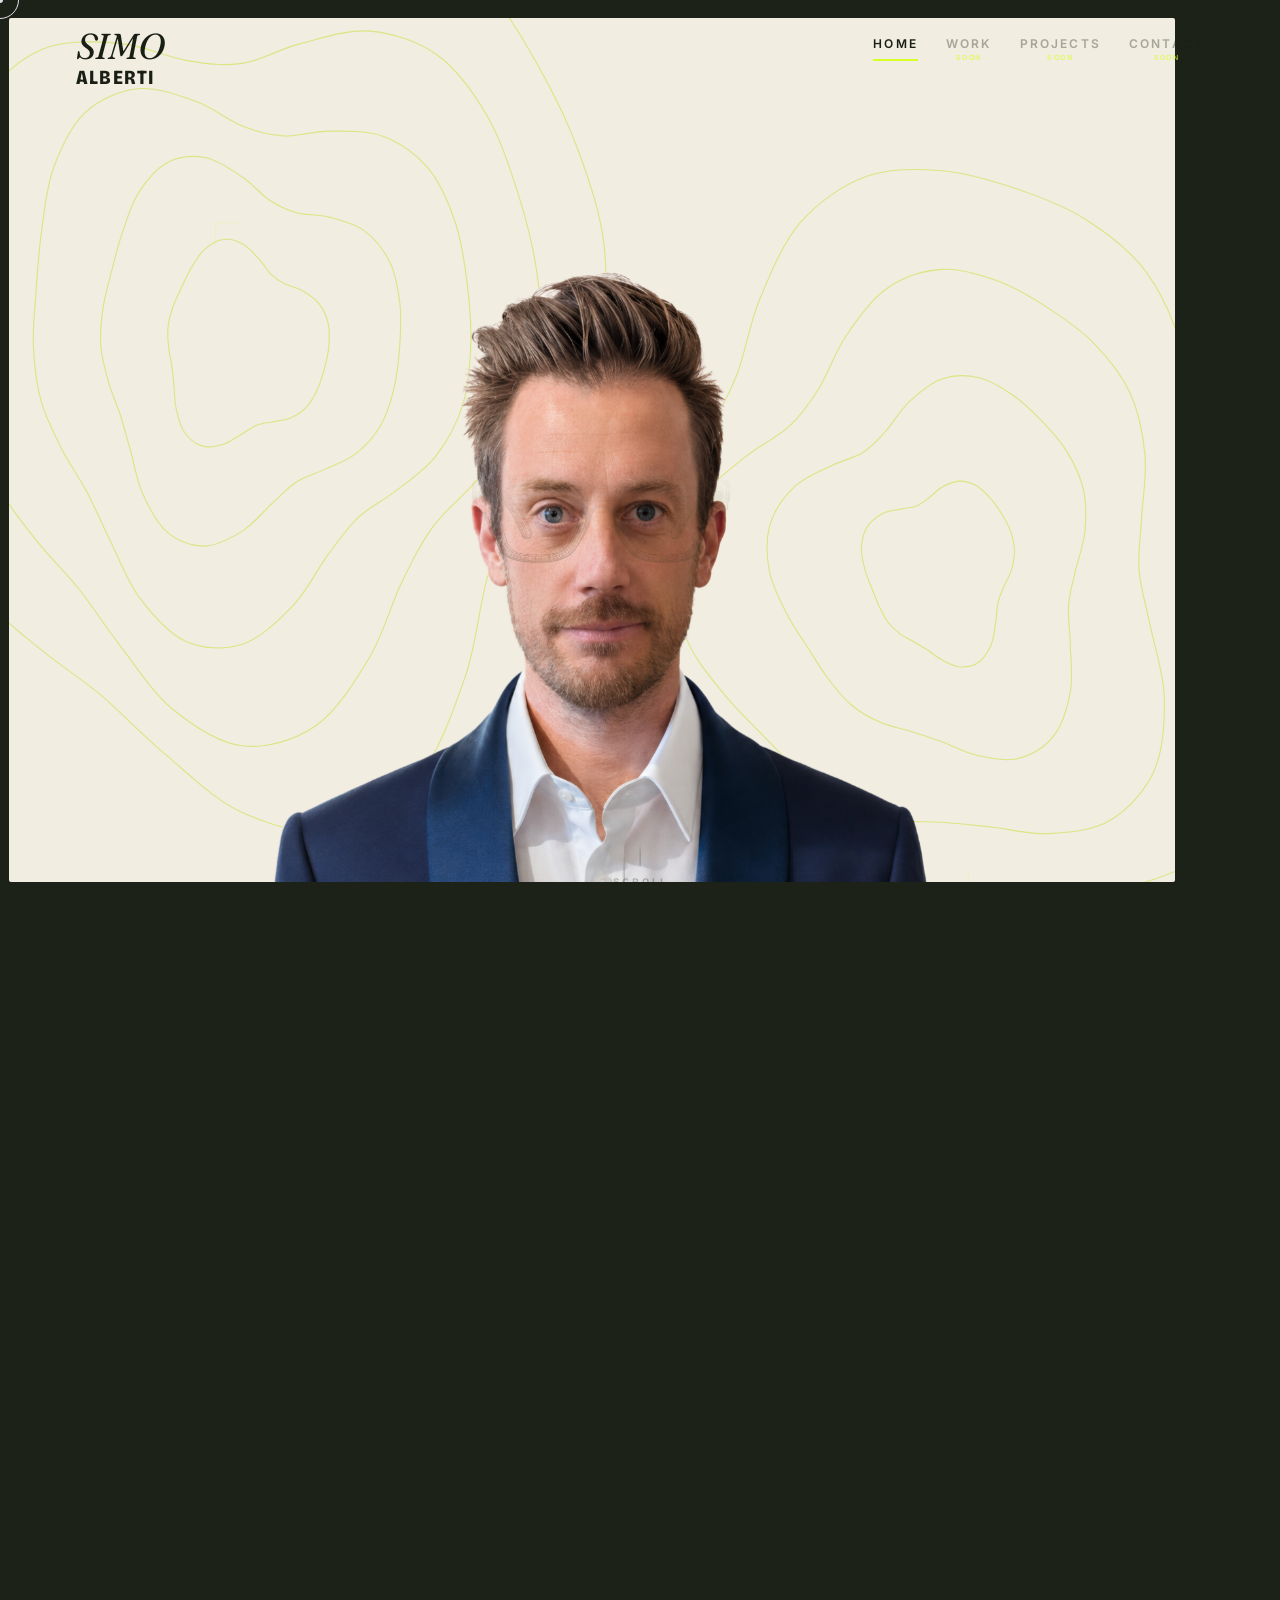
==== commit 86f3c58d: "Portrait mobile: keep 1400/1239 crop aspect, oversize via cqw so shoulders crop properly" ====
--- a/index.html
+++ b/index.html
@@ -9,7 +9,7 @@
   <link rel="preconnect" href="https://fonts.googleapis.com">
   <link rel="preconnect" href="https://fonts.gstatic.com" crossorigin>
   <link href="https://fonts.googleapis.com/css2?family=Bricolage+Grotesque:opsz,wght@12..96,400;12..96,500;12..96,600;12..96,700;12..96,800&family=Fraunces:ital,opsz,wght,SOFT@0,9..144,300..900,0..100;1,9..144,300..900,0..100&family=Inter:wght@400;500;600;700;800&display=swap" rel="stylesheet">
-  <link rel="stylesheet" href="css/style.css?v=68" />
+  <link rel="stylesheet" href="css/style.css?v=69" />
 </head>
 <body id="top">
   <div class="loader" aria-hidden="true">
--- a/css/style.css
+++ b/css/style.css
@@ -783,26 +783,22 @@
         headroom above, less gap below, and grow the manifesto text. */
 @media (orientation: portrait) and (max-width: 900px) {
   .frame {
-    /* Height-driven sizing so portrait fills the viewport vertically.
-       cqh = container query height = the tile's current height. */
-    width: auto;
-    height: 95cqh;
-    aspect-ratio: 1122 / 1402;        /* match the image's natural aspect */
-    max-width: none;                   /* allow horizontal crop */
+    /* Oversize the frame relative to tile WIDTH so the portrait fills the
+       viewport vertically. Keep the SAME aspect-ratio as desktop (1400/1239)
+       so the image is cropped at the shoulders, NOT showing more chest.
+       The natural-aspect <img> still extends past the frame's bottom and
+       gets clipped by .stage-scale's overflow:hidden — same trick as
+       desktop, just at a larger size. */
+    width: 140cqw;
+    aspect-ratio: 1400 / 1239;
+    max-width: none;
     max-height: none;
   }
-  .frame-inner img {
-    /* Now image renders to fill its frame (which is height-sized).
-       No more extending below the frame — the frame IS the image bounds. */
-    width: 100%; height: 100%;
-    object-fit: cover;
-    object-position: center top;
-  }
-  /* Wireframe glasses scale with the (height-driven) frame — track the
-     eye position which sits ~42% above the tile bottom at this sizing. */
+  /* Wireframe glasses: width ~ 30% of frame width = 42cqw.
+     Eye-line at ~38% above tile bottom at this sizing. */
   .wf-glasses {
-    width: 38cqh;
-    bottom: 42cqh;
+    width: 42cqw;
+    bottom: 38cqh;
   }
 
   /* End-state re-balance: tile smaller, lower, more text below. */
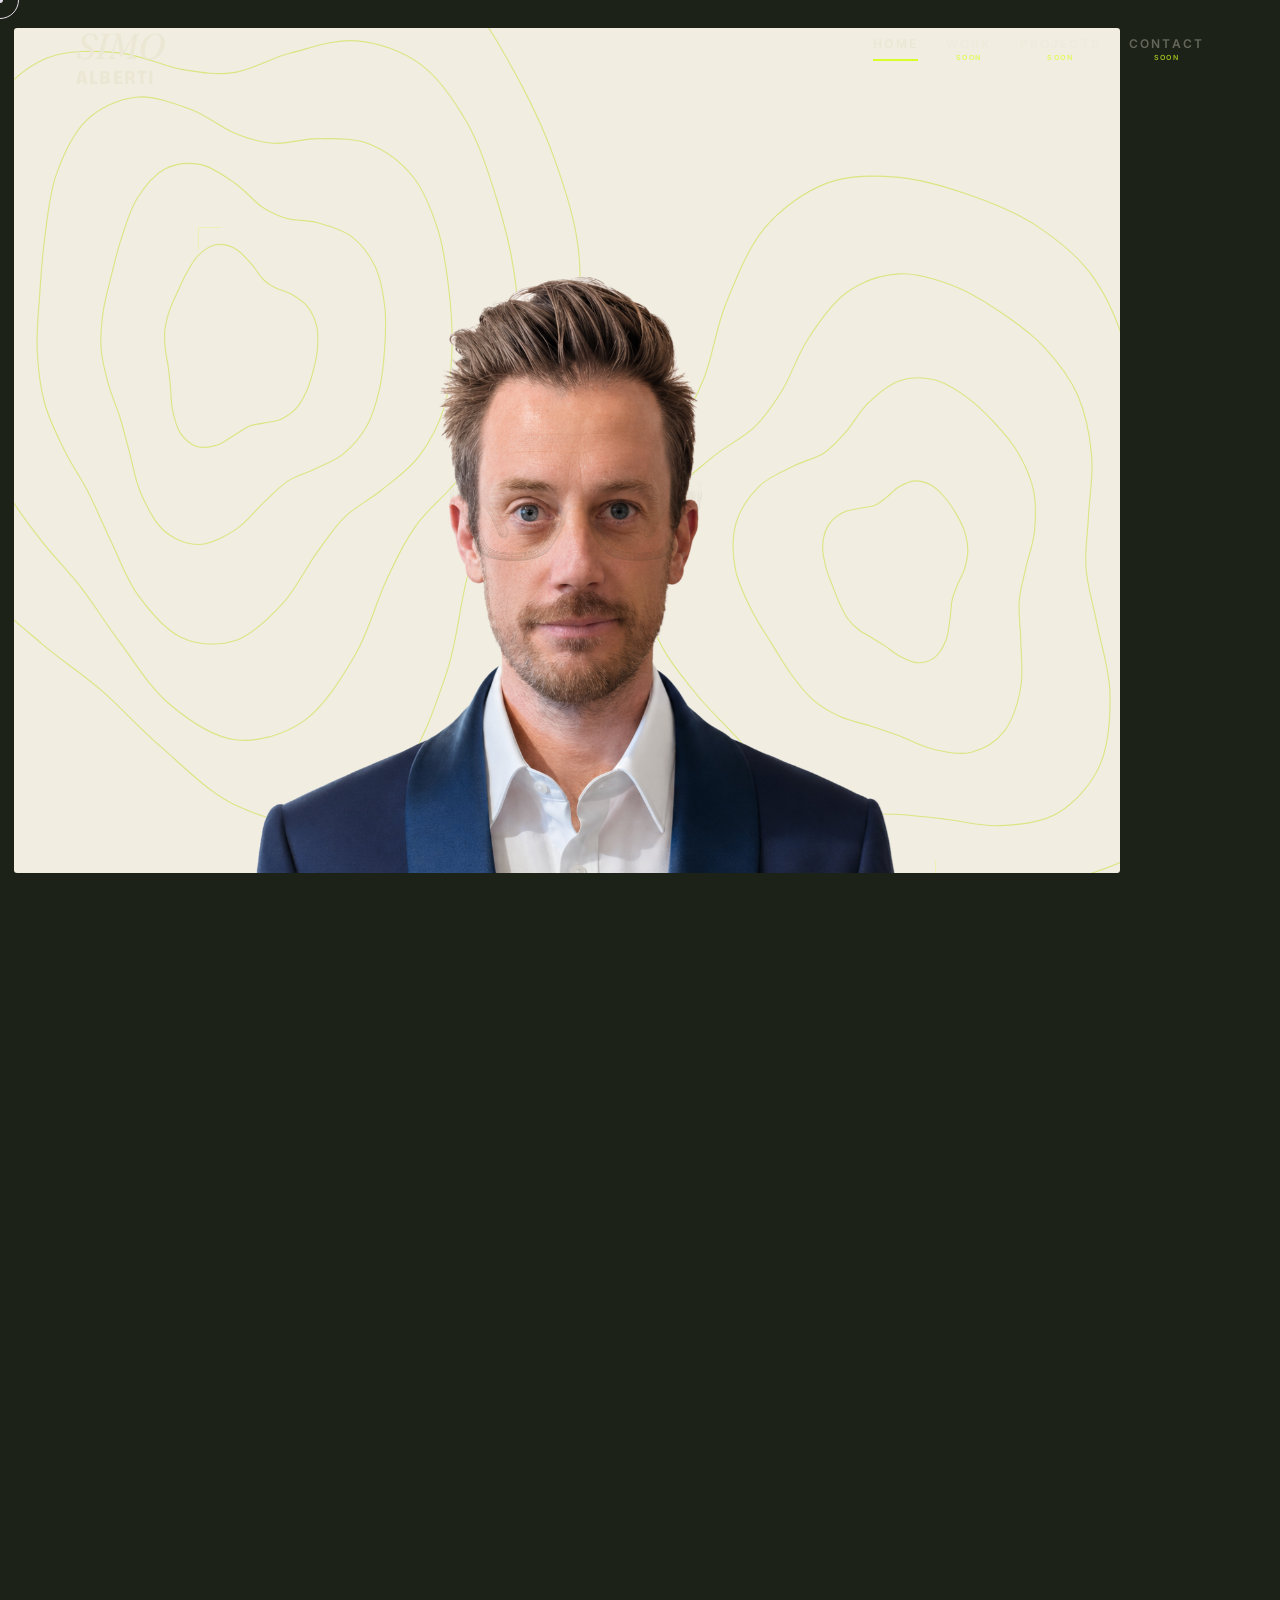
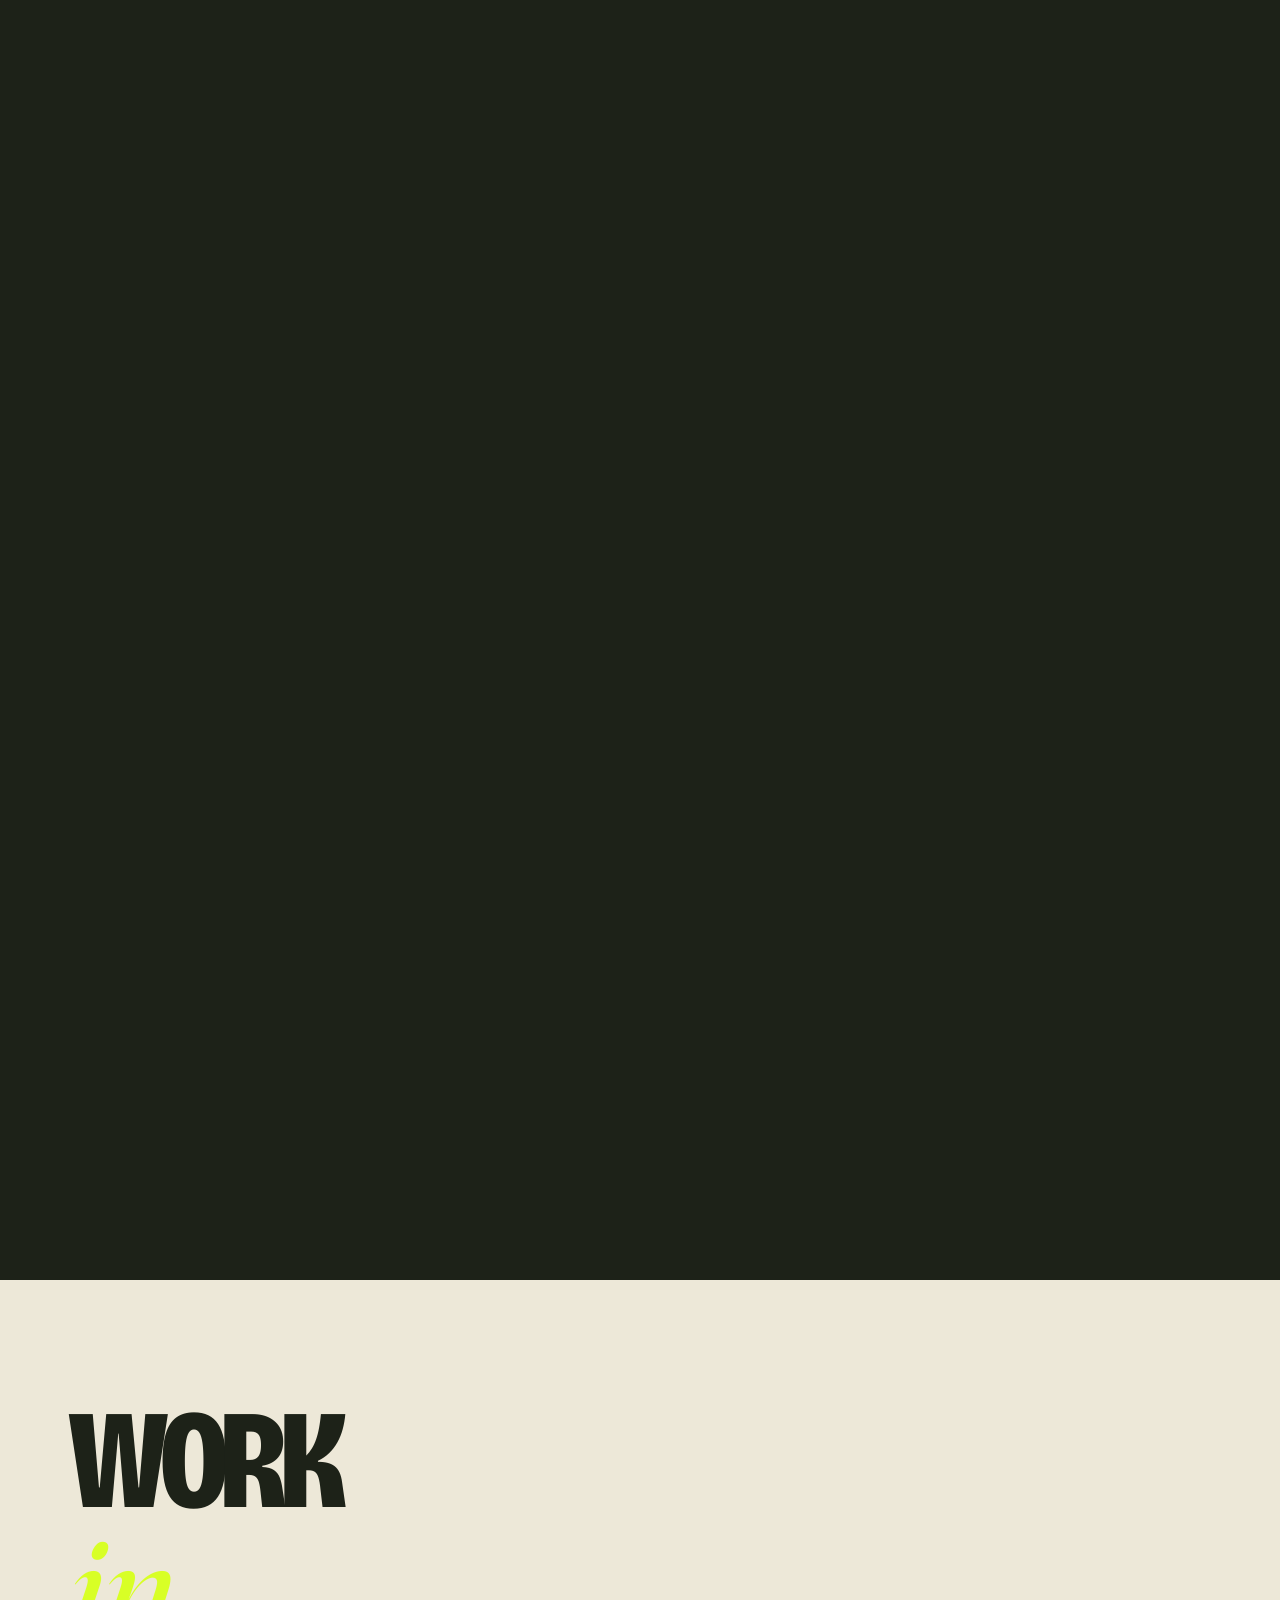
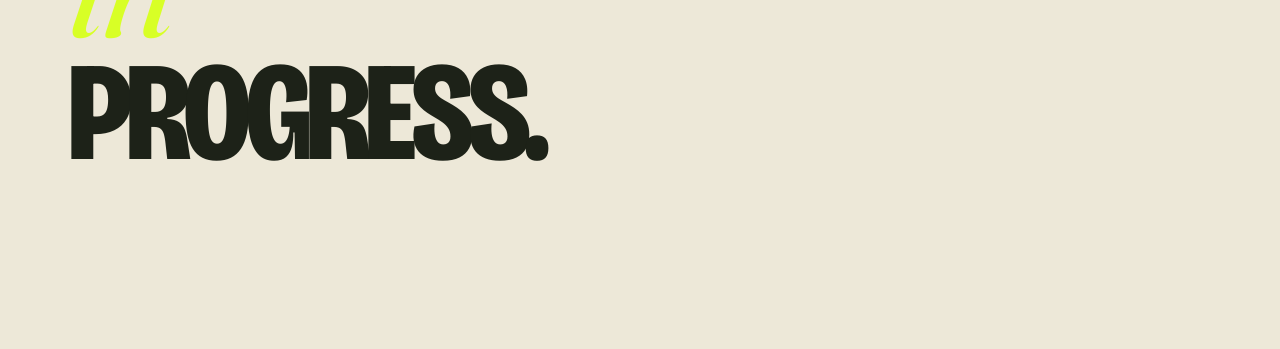
==== commit cd55b71c: "Unify portrait+wireframe sizing on cqh — locked across all aspect ratios" ====
--- a/index.html
+++ b/index.html
@@ -9,7 +9,7 @@
   <link rel="preconnect" href="https://fonts.googleapis.com">
   <link rel="preconnect" href="https://fonts.gstatic.com" crossorigin>
   <link href="https://fonts.googleapis.com/css2?family=Bricolage+Grotesque:opsz,wght@12..96,400;12..96,500;12..96,600;12..96,700;12..96,800&family=Fraunces:ital,opsz,wght,SOFT@0,9..144,300..900,0..100;1,9..144,300..900,0..100&family=Inter:wght@400;500;600;700;800&display=swap" rel="stylesheet">
-  <link rel="stylesheet" href="css/style.css?v=69" />
+  <link rel="stylesheet" href="css/style.css?v=70" />
 </head>
 <body id="top">
   <div class="loader" aria-hidden="true">
--- a/css/style.css
+++ b/css/style.css
@@ -561,12 +561,14 @@
 .frame {
   position: absolute;
   /* Anchored to the BOTTOM edge of the tile so the portrait's chest/shoulders
-     always sit flush with the tile bottom — never showing a gap below. */
+     always sit flush with the tile bottom — never showing a gap below.
+     Size driven by container HEIGHT (cqh) so the portrait fills the tile
+     vertically across every aspect ratio. On landscape this is ~same as the
+     old cqmin behavior; on portrait the frame grows past tile width and the
+     shoulders crop cleanly via .stage-scale's overflow:hidden. */
   left: 50%; bottom: 0;
-  width: 85cqmin;
+  width: 85cqh;
   aspect-ratio: 1400 / 1239;
-  max-width: 92cqw;
-  max-height: 100cqh;
   transform:
     translateX(-50%)
     perspective(1300px)
@@ -684,14 +686,17 @@
 /* The wireframe glasses graphic — positioned at eye-level in hero state */
 .wf-glasses {
   position: absolute;
-  /* Track the bottom-anchored portrait. Eye position is roughly 45% down
-     from the top of the portrait → ~41cqmin above the tile bottom. */
+  /* Track the bottom-anchored portrait. Eye position is roughly at
+     ~42cqh above the tile bottom on the rendered image. Using cqh
+     (same unit family as .frame) so the glasses stay locked to the
+     face across every aspect ratio. */
   left: 50.8%;
   top: auto;
-  bottom: 42cqmin;
+  bottom: 42cqh;
   transform: translate(-50%, 50%);
-  /* Sized off the TILE so the glasses shrink with the scene */
-  width: 30cqmin;
+  /* Sized off the TILE height so the glasses shrink with the scene
+     AND stay proportional to the portrait at every aspect ratio. */
+  width: 30cqh;
   aspect-ratio: 1000 / 339;
   background: #2a3220;
   -webkit-mask-image: url(../img/mrbd-wireframe.png);
@@ -772,35 +777,12 @@
   .stage-text { font-size: 28px; width: 92vw; left: 4vw; transform: translateY(0); top: auto; bottom: 60px; }
 }
 
-/* === Portrait phones: bigger portrait + better end-state composition ===
-   In tall portrait aspect ratios (most phones), the cqmin-driven frame
-   shrinks proportionally to viewport width — leaving the portrait small
-   and floating low. Here we:
-     1) Size the frame by container HEIGHT instead of min-axis, so the
-        face stays prominent. Sides/shoulders crop off-screen if needed
-        (overflow:hidden on .stage-scale clips cleanly).
-     2) Re-balance the end-state: push the shrunken tile DOWN with more
-        headroom above, less gap below, and grow the manifesto text. */
+/* === Portrait phones: end-state composition only ===
+   Frame + wireframe scaling is handled by the universal cqh-based rules
+   above and works correctly across all aspect ratios. The only thing
+   that's genuinely portrait-specific is the end-state layout: where the
+   shrunken tile lands and how the manifesto text sits beside vs below. */
 @media (orientation: portrait) and (max-width: 900px) {
-  .frame {
-    /* Oversize the frame relative to tile WIDTH so the portrait fills the
-       viewport vertically. Keep the SAME aspect-ratio as desktop (1400/1239)
-       so the image is cropped at the shoulders, NOT showing more chest.
-       The natural-aspect <img> still extends past the frame's bottom and
-       gets clipped by .stage-scale's overflow:hidden — same trick as
-       desktop, just at a larger size. */
-    width: 140cqw;
-    aspect-ratio: 1400 / 1239;
-    max-width: none;
-    max-height: none;
-  }
-  /* Wireframe glasses: width ~ 30% of frame width = 42cqw.
-     Eye-line at ~38% above tile bottom at this sizing. */
-  .wf-glasses {
-    width: 42cqw;
-    bottom: 38cqh;
-  }
-
   /* End-state re-balance: tile smaller, lower, more text below. */
   .stage-scale {
     top:    calc(var(--p) * 16vh);   /* big headroom above the tile */
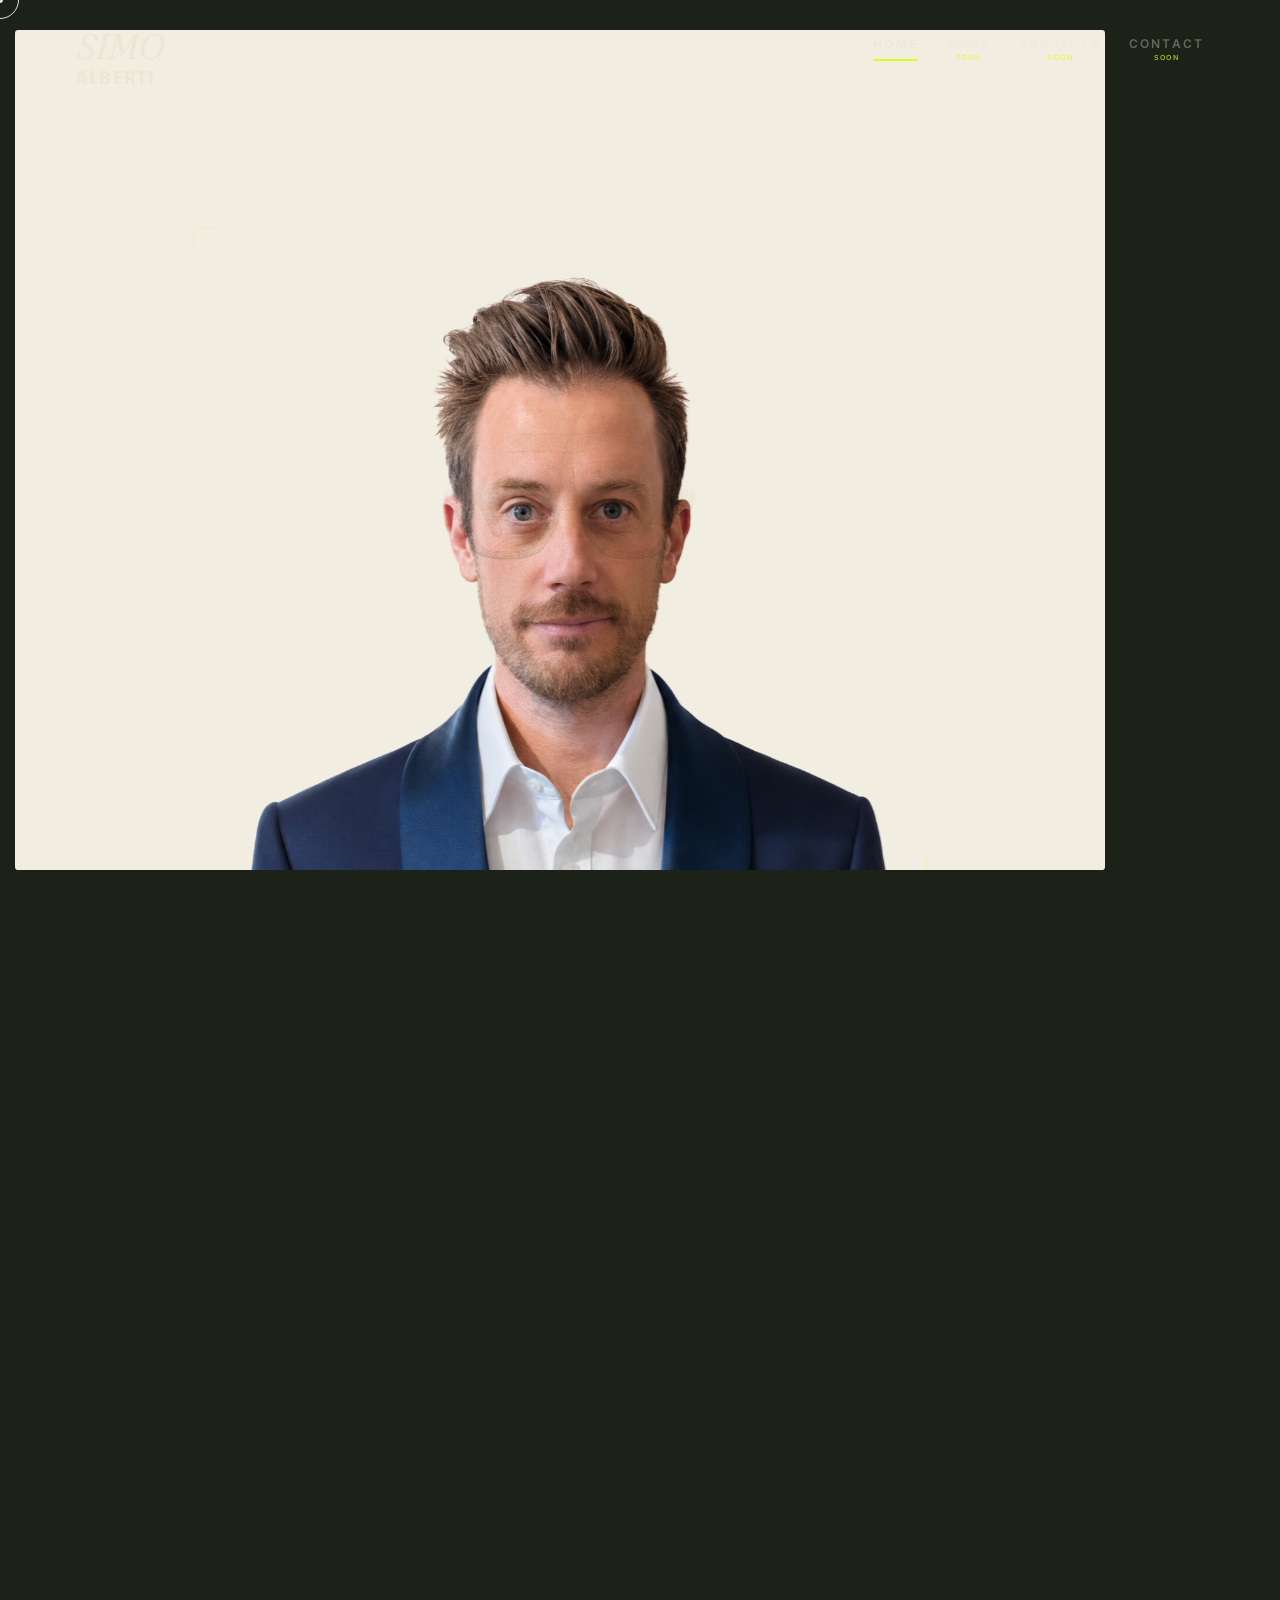
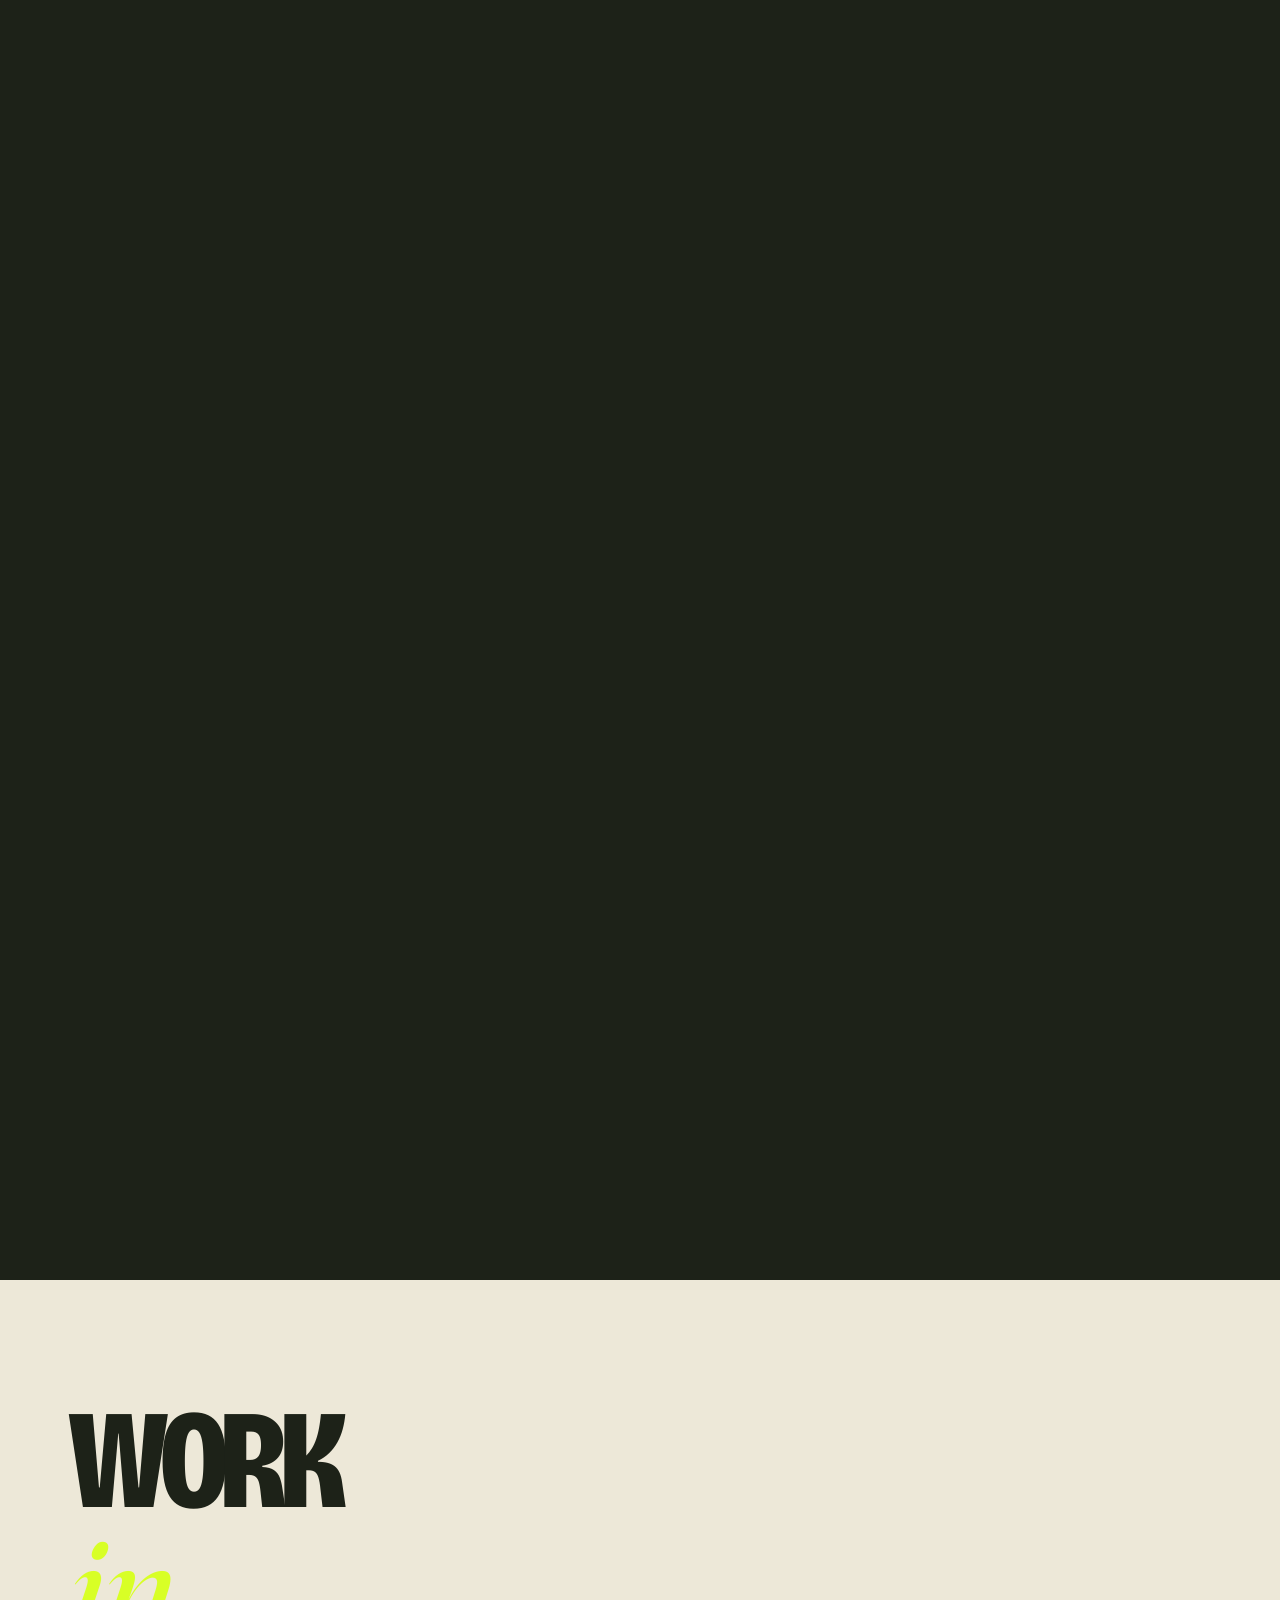
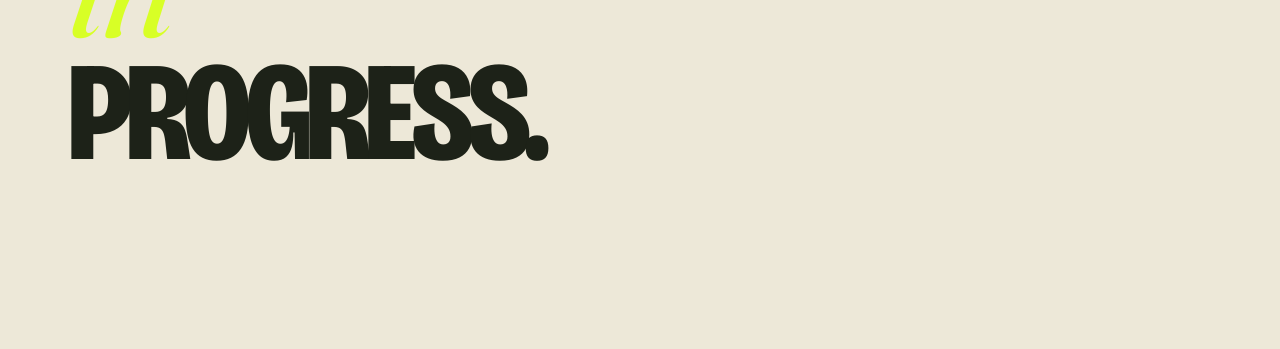
==== commit 228cb548: "Stage: canvas water-topo with wireframe-synced scan reveal" ====
--- a/index.html
+++ b/index.html
@@ -9,7 +9,19 @@
   <link rel="preconnect" href="https://fonts.googleapis.com">
   <link rel="preconnect" href="https://fonts.gstatic.com" crossorigin>
   <link href="https://fonts.googleapis.com/css2?family=Bricolage+Grotesque:opsz,wght@12..96,400;12..96,500;12..96,600;12..96,700;12..96,800&family=Fraunces:ital,opsz,wght,SOFT@0,9..144,300..900,0..100;1,9..144,300..900,0..100&family=Inter:wght@400;500;600;700;800&display=swap" rel="stylesheet">
-  <link rel="stylesheet" href="css/style.css?v=70" />
+  <link rel="stylesheet" href="css/style.css?v=71" />
+  <style>
+    /* Canvas-driven water topo for the Stage. Fills the .topo-bg div
+       which lives inside .stage-scale and scales with the tile. */
+    .stage .topo-bg canvas {
+      position: absolute;
+      inset: 0;
+      width: 100%;
+      height: 100%;
+      display: block;
+      pointer-events: none;
+    }
+  </style>
 </head>
 <body id="top">
   <div class="loader" aria-hidden="true">
@@ -51,10 +63,7 @@
         <div class="stage-bg" aria-hidden="true"></div>
 
         <div class="topo-bg" aria-hidden="true">
-          <svg viewBox="0 0 1600 1000" preserveAspectRatio="none">
-            <g id="topo-a"></g>
-            <g id="topo-b"></g>
-          </svg>
+          <canvas id="waterTopo"></canvas>
         </div>
 
         <div class="frame" id="frame">
@@ -96,5 +105,210 @@
   </section>
 
   <script src="js/main.js?v=17"></script>
+
+  <!-- ============================================================
+       Stage water topo: canvas-rendered noise-field contours with a
+       scan-reveal pass synced to the wireframe radar animation.
+       Replaces the SVG #topo-a / #topo-b that buildTopo() used to
+       populate (those calls no-op now since the elements are gone).
+       ============================================================ -->
+  <script>
+  (() => {
+    const cv = document.getElementById('waterTopo');
+    if (!cv) return;
+    const ctx = cv.getContext('2d');
+
+    const offCv  = document.createElement('canvas');
+    const offCtx = offCv.getContext('2d');
+
+    let W = 0, H = 0, dpr = 1;
+    function resize() {
+      dpr = Math.min(window.devicePixelRatio || 1, 2);
+      const rect = cv.parentElement.getBoundingClientRect();
+      W = Math.max(1, Math.round(rect.width));
+      H = Math.max(1, Math.round(rect.height));
+      cv.style.width  = W + 'px';
+      cv.style.height = H + 'px';
+      cv.width  = W * dpr;
+      cv.height = H * dpr;
+      ctx.setTransform(dpr, 0, 0, dpr, 0, 0);
+      offCv.width  = cv.width;
+      offCv.height = cv.height;
+      offCtx.setTransform(dpr, 0, 0, dpr, 0, 0);
+    }
+    new ResizeObserver(resize).observe(cv.parentElement);
+    resize();
+
+    /* --- Value noise --- */
+    function hash3(x, y, z) {
+      let h = x * 374761393 + y * 668265263 + z * 1274126177;
+      h = (h ^ (h >> 13)) * 1274126177;
+      h = (h ^ (h >> 16)) >>> 0;
+      return (h / 4294967295) * 2 - 1;
+    }
+    function smooth(t) { return t * t * (3 - 2 * t); }
+    function noise3(x, y, z) {
+      const xi=Math.floor(x), yi=Math.floor(y), zi=Math.floor(z);
+      const xf=x-xi, yf=y-yi, zf=z-zi;
+      const u=smooth(xf), v=smooth(yf), w=smooth(zf);
+      const n000=hash3(xi,yi,zi),       n100=hash3(xi+1,yi,zi);
+      const n010=hash3(xi,yi+1,zi),     n110=hash3(xi+1,yi+1,zi);
+      const n001=hash3(xi,yi,zi+1),     n101=hash3(xi+1,yi,zi+1);
+      const n011=hash3(xi,yi+1,zi+1),   n111=hash3(xi+1,yi+1,zi+1);
+      const x00=n000+u*(n100-n000), x10=n010+u*(n110-n010);
+      const x01=n001+u*(n101-n001), x11=n011+u*(n111-n011);
+      const y0=x00+v*(x10-x00),     y1=x01+v*(x11-x01);
+      return y0 + w * (y1 - y0);
+    }
+
+    const FIELD_SCALE = 0.0035;
+    const FIELD_TIME  = 0.00009;
+    function waterField(x, y, t) {
+      const a1 = noise3(x*FIELD_SCALE,       y*FIELD_SCALE,       t*FIELD_TIME);
+      const a2 = noise3(x*FIELD_SCALE*2.3,   y*FIELD_SCALE*2.3,   t*FIELD_TIME*1.4) * 0.45;
+      return ((a1 + a2) / 1.45) * 1.7;
+    }
+
+    /* --- Marching squares --- */
+    const MS = [
+      [],
+      [[3,0]],[[0,1]],[[3,1]],
+      [[1,2]],[[3,0],[1,2]],[[0,2]],[[3,2]],
+      [[2,3]],[[2,0]],[[0,1],[2,3]],[[2,1]],
+      [[1,3]],[[1,0]],[[0,3]],[]
+    ];
+    function lerp(a,b,t){ return a + (b-a)*t; }
+    function edgePoint(e, gx, gy, v00, v10, v11, v01, thr, cellPx) {
+      const x0 = gx*cellPx, y0 = gy*cellPx;
+      const x1 = x0+cellPx,  y1 = y0+cellPx;
+      let t;
+      switch (e) {
+        case 0: t=(thr-v00)/(v10-v00); return [lerp(x0,x1,t), y0];
+        case 1: t=(thr-v10)/(v11-v10); return [x1, lerp(y0,y1,t)];
+        case 2: t=(thr-v01)/(v11-v01); return [lerp(x0,x1,t), y1];
+        case 3: t=(thr-v00)/(v01-v00); return [x0, lerp(y0,y1,t)];
+      }
+    }
+
+    const CELL_PX          = 10;
+    const THRESHOLDS       = [-0.9, -0.6, -0.3, 0.0, 0.3, 0.6, 0.9];
+    const TOPO_COLOR       = '#cce046';
+    const LINE_WIDTH_BASE  = 1;
+    const LINE_WIDTH_PEAK  = 2;
+    const BASE_ALPHA       = 0.40;
+    const PEAK_ALPHA_BOOST = 0.85;
+
+    /* Sync scan to the wireframe's wfRadarScan CSS animation via the
+       Web Animations API — same clock = no drift. */
+    const WF_MASK_TILE_VH   = 100;
+    const WF_MASK_LEAD_FRAC = 0.99;
+    const WF_MASK_TAIL_FRAC = 0.49;
+    const WF_PERIOD_MS      = 2000;
+    let wfEl = null, wfScanAnim = null;
+    function getWFScanY() {
+      if (!wfEl) wfEl = document.querySelector('.wf');
+      if (!wfEl) return null;
+      if (!wfScanAnim) {
+        const anims = wfEl.getAnimations();
+        wfScanAnim = anims.find(a => a.animationName === 'wfRadarScan') || null;
+        if (!wfScanAnim) return null;
+      }
+      const t = wfScanAnim.currentTime;
+      if (t == null) return null;
+      const phase = ((t % WF_PERIOD_MS) + WF_PERIOD_MS) % WF_PERIOD_MS / WF_PERIOD_MS;
+      const vh = window.innerHeight;
+      const tileH  = (WF_MASK_TILE_VH / 100) * vh;
+      const deltaPx = phase * tileH;
+      const leadPx  = WF_MASK_LEAD_FRAC * tileH;
+      return (deltaPx + leadPx) % tileH;
+    }
+
+    function draw(timeMs) {
+      ctx.clearRect(0, 0, W, H);
+      const cols = Math.ceil(W / CELL_PX) + 1;
+      const rows = Math.ceil(H / CELL_PX) + 1;
+      const field = new Float32Array((cols + 1) * (rows + 1));
+      for (let j = 0; j <= rows; j++) {
+        for (let i = 0; i <= cols; i++) {
+          field[j*(cols+1)+i] = waterField(i*CELL_PX, j*CELL_PX, timeMs);
+        }
+      }
+
+      const paths = [];
+      for (let ti = 0; ti < THRESHOLDS.length; ti++) {
+        const thr = THRESHOLDS[ti];
+        const path = new Path2D();
+        for (let j = 0; j < rows; j++) {
+          for (let i = 0; i < cols; i++) {
+            const v00 = field[j*(cols+1)+i];
+            const v10 = field[j*(cols+1)+i+1];
+            const v11 = field[(j+1)*(cols+1)+i+1];
+            const v01 = field[(j+1)*(cols+1)+i];
+            let key = 0;
+            if (v00 > thr) key |= 1;
+            if (v10 > thr) key |= 2;
+            if (v11 > thr) key |= 4;
+            if (v01 > thr) key |= 8;
+            const segs = MS[key];
+            for (let s = 0; s < segs.length; s++) {
+              const [a, b] = segs[s];
+              const [ax, ay] = edgePoint(a, i, j, v00, v10, v11, v01, thr, CELL_PX);
+              const [bx, by] = edgePoint(b, i, j, v00, v10, v11, v01, thr, CELL_PX);
+              path.moveTo(ax, ay);
+              path.lineTo(bx, by);
+            }
+          }
+        }
+        paths.push(path);
+      }
+
+      ctx.strokeStyle = TOPO_COLOR;
+      ctx.lineCap = 'round';
+      ctx.lineJoin = 'round';
+
+      // Pass 1: base thin pass
+      ctx.lineWidth   = LINE_WIDTH_BASE;
+      ctx.globalAlpha = BASE_ALPHA;
+      for (const p of paths) ctx.stroke(p);
+
+      // Pass 2: scan-reveal (peak strokes + gradient mask)
+      const scanY = getWFScanY();
+      if (scanY == null) return;
+      const tailPx = WF_MASK_TAIL_FRAC * (WF_MASK_TILE_VH / 100) * window.innerHeight;
+      const tailTopY = scanY - tailPx;
+      if (scanY < 0 || tailTopY > H) return;
+
+      offCtx.clearRect(0, 0, W, H);
+      offCtx.globalCompositeOperation = 'source-over';
+      offCtx.strokeStyle = TOPO_COLOR;
+      offCtx.lineCap = 'round';
+      offCtx.lineJoin = 'round';
+      offCtx.lineWidth = LINE_WIDTH_PEAK;
+      offCtx.globalAlpha = 1;
+      for (const p of paths) offCtx.stroke(p);
+
+      offCtx.globalCompositeOperation = 'destination-in';
+      const grad = offCtx.createLinearGradient(0, 0, 0, H);
+      const t1 = Math.max(0, Math.min(1, tailTopY / H));
+      const t2 = Math.max(0, Math.min(1, scanY / H));
+      const t3 = Math.min(1, t2 + 0.002);
+      grad.addColorStop(0, 'rgba(0,0,0,0)');
+      if (t1 > 0) grad.addColorStop(t1, 'rgba(0,0,0,0)');
+      grad.addColorStop(t2, `rgba(0,0,0,${PEAK_ALPHA_BOOST})`);
+      if (t3 < 1) {
+        grad.addColorStop(t3, 'rgba(0,0,0,0)');
+        grad.addColorStop(1, 'rgba(0,0,0,0)');
+      }
+      offCtx.fillStyle = grad;
+      offCtx.fillRect(0, 0, W, H);
+
+      offCtx.globalCompositeOperation = 'source-over';
+      ctx.globalAlpha = 1;
+      ctx.drawImage(offCv, 0, 0, W, H);
+    }
+
+    (function loop(t) { draw(t); requestAnimationFrame(loop); })(0);
+  })();
+  </script>
 </body>
 </html>
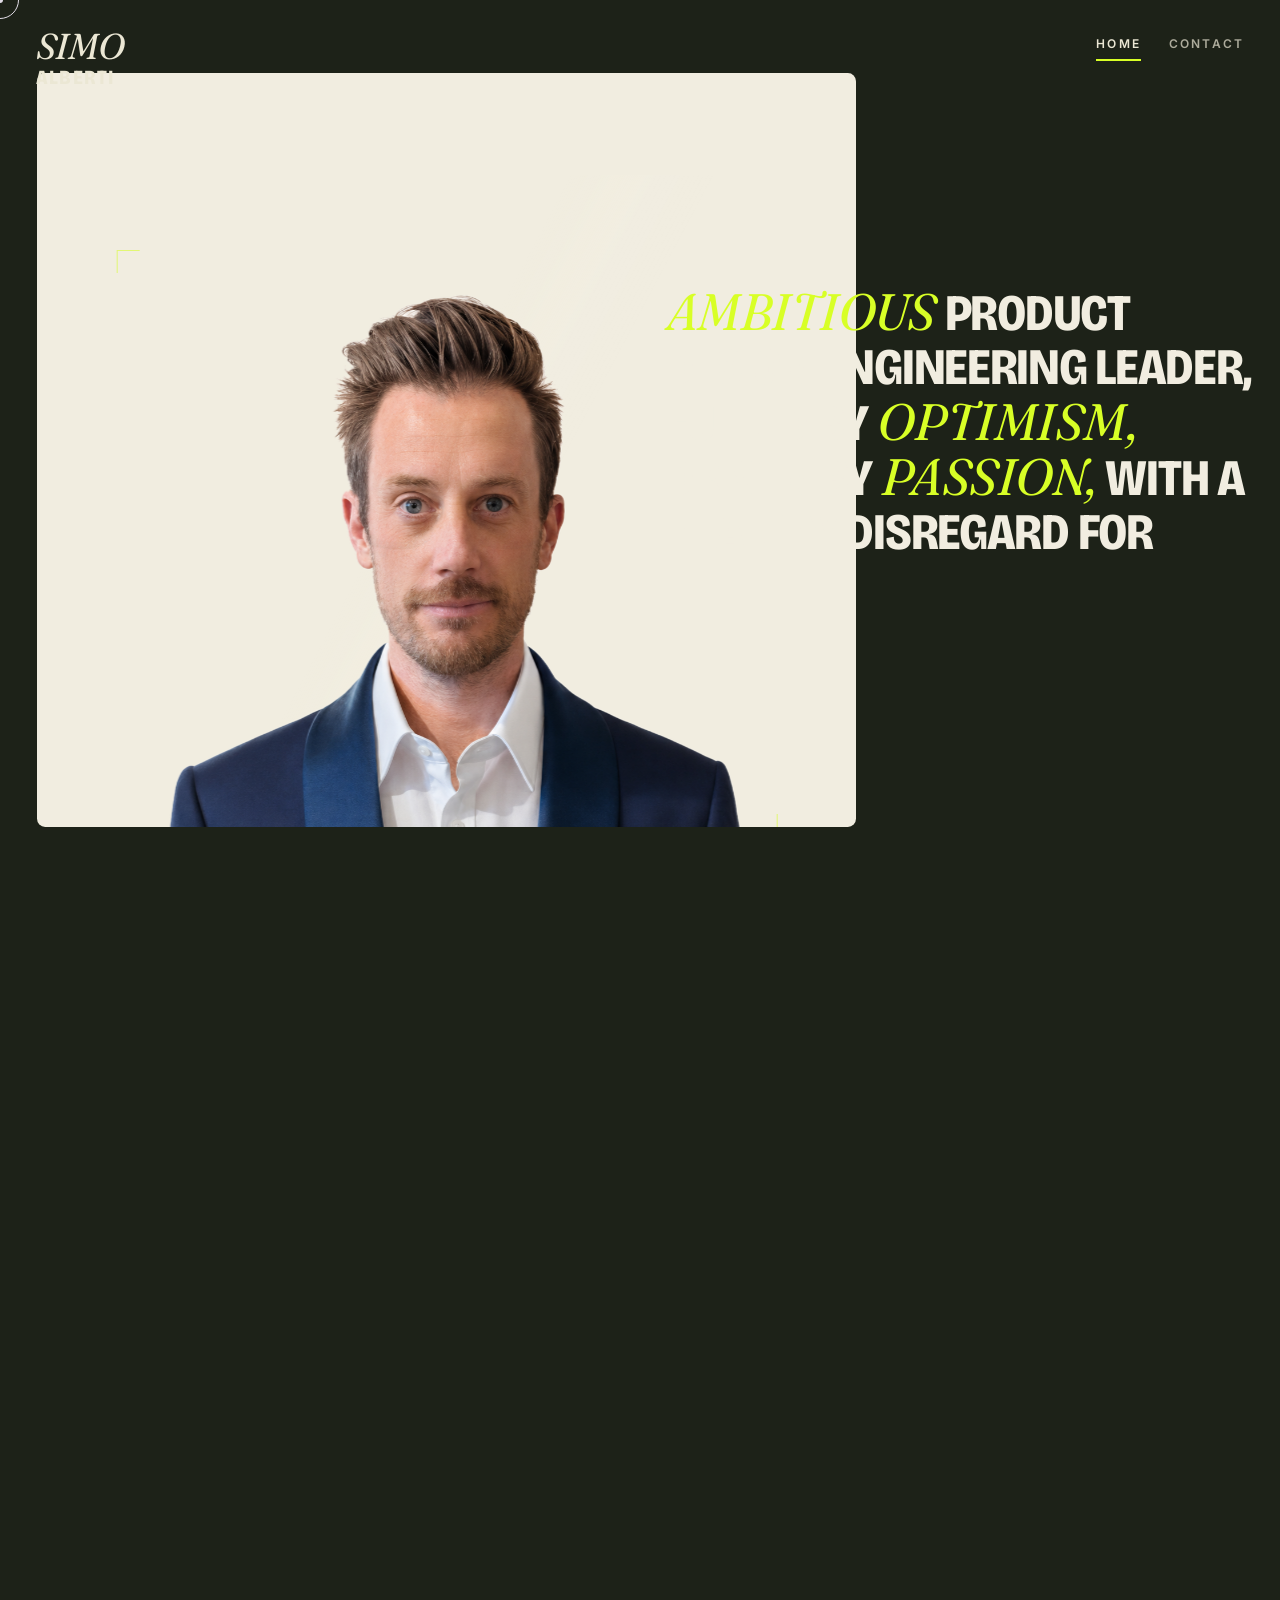
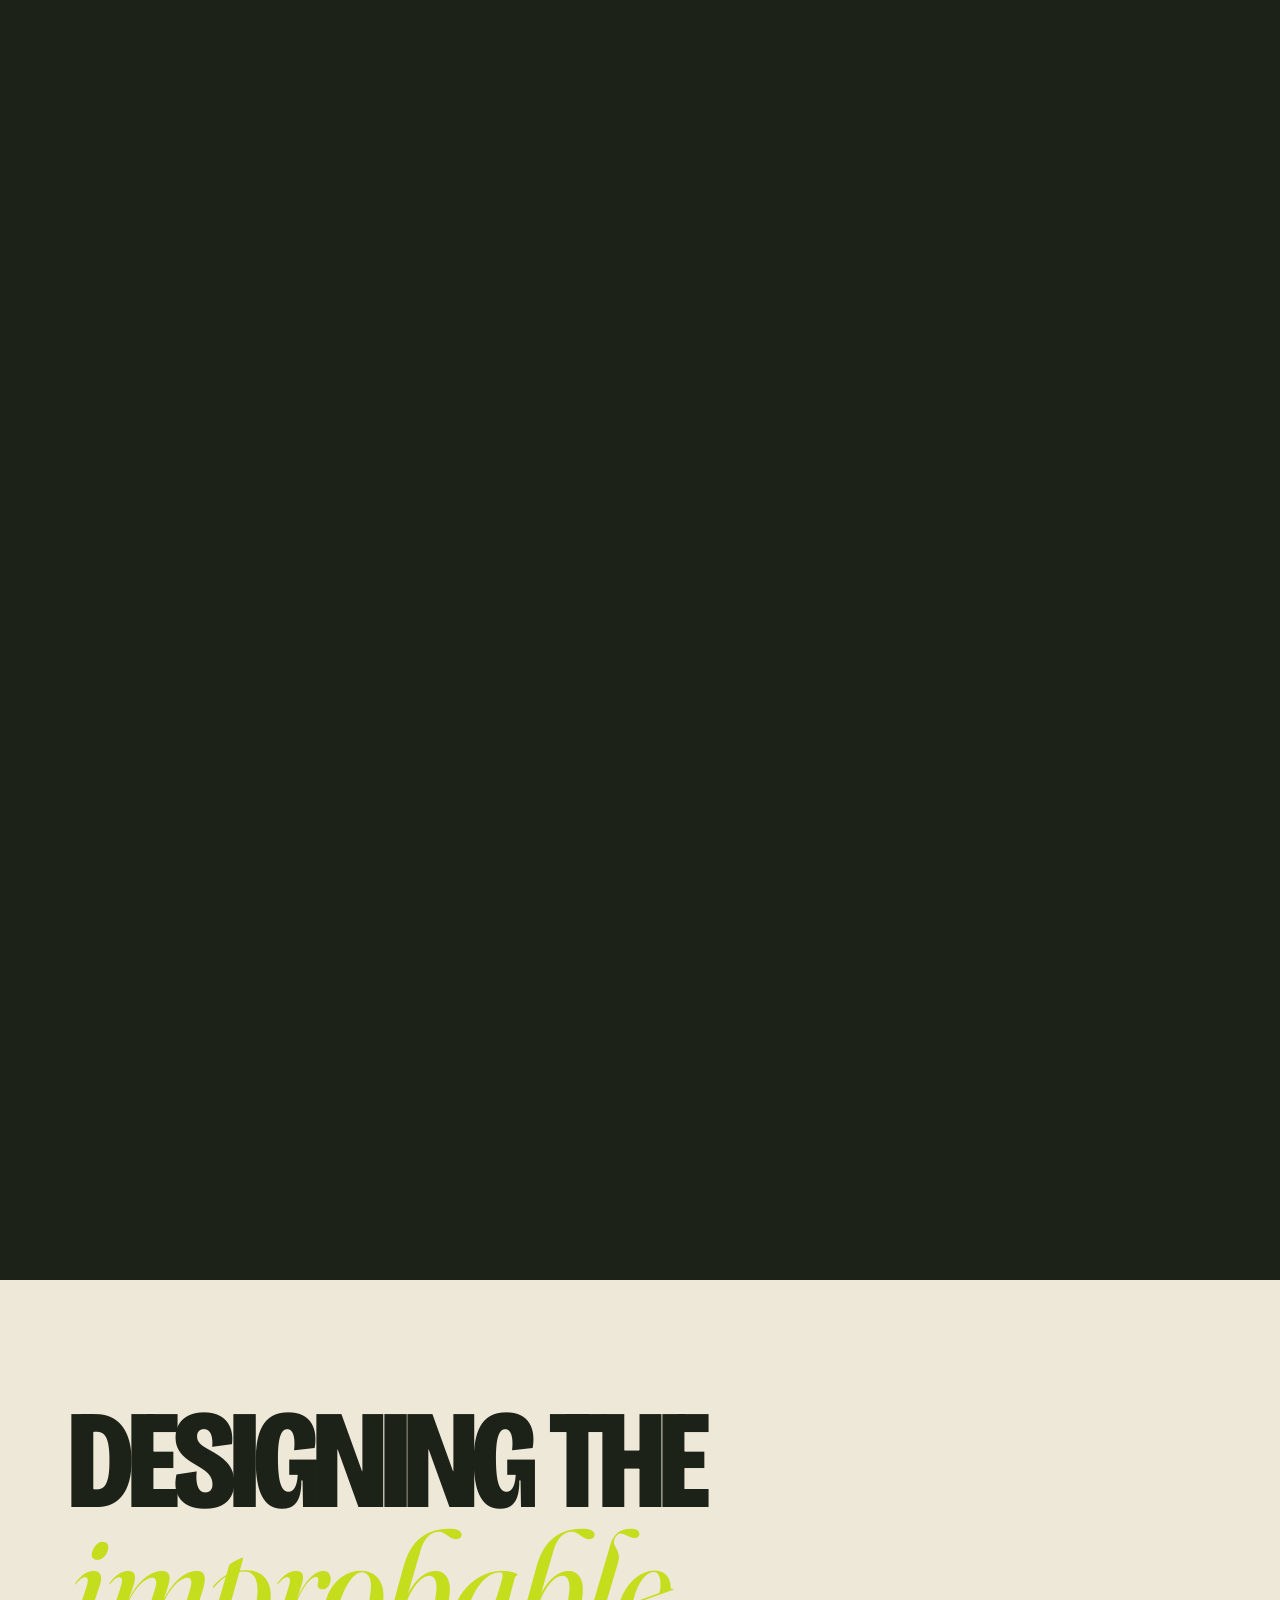
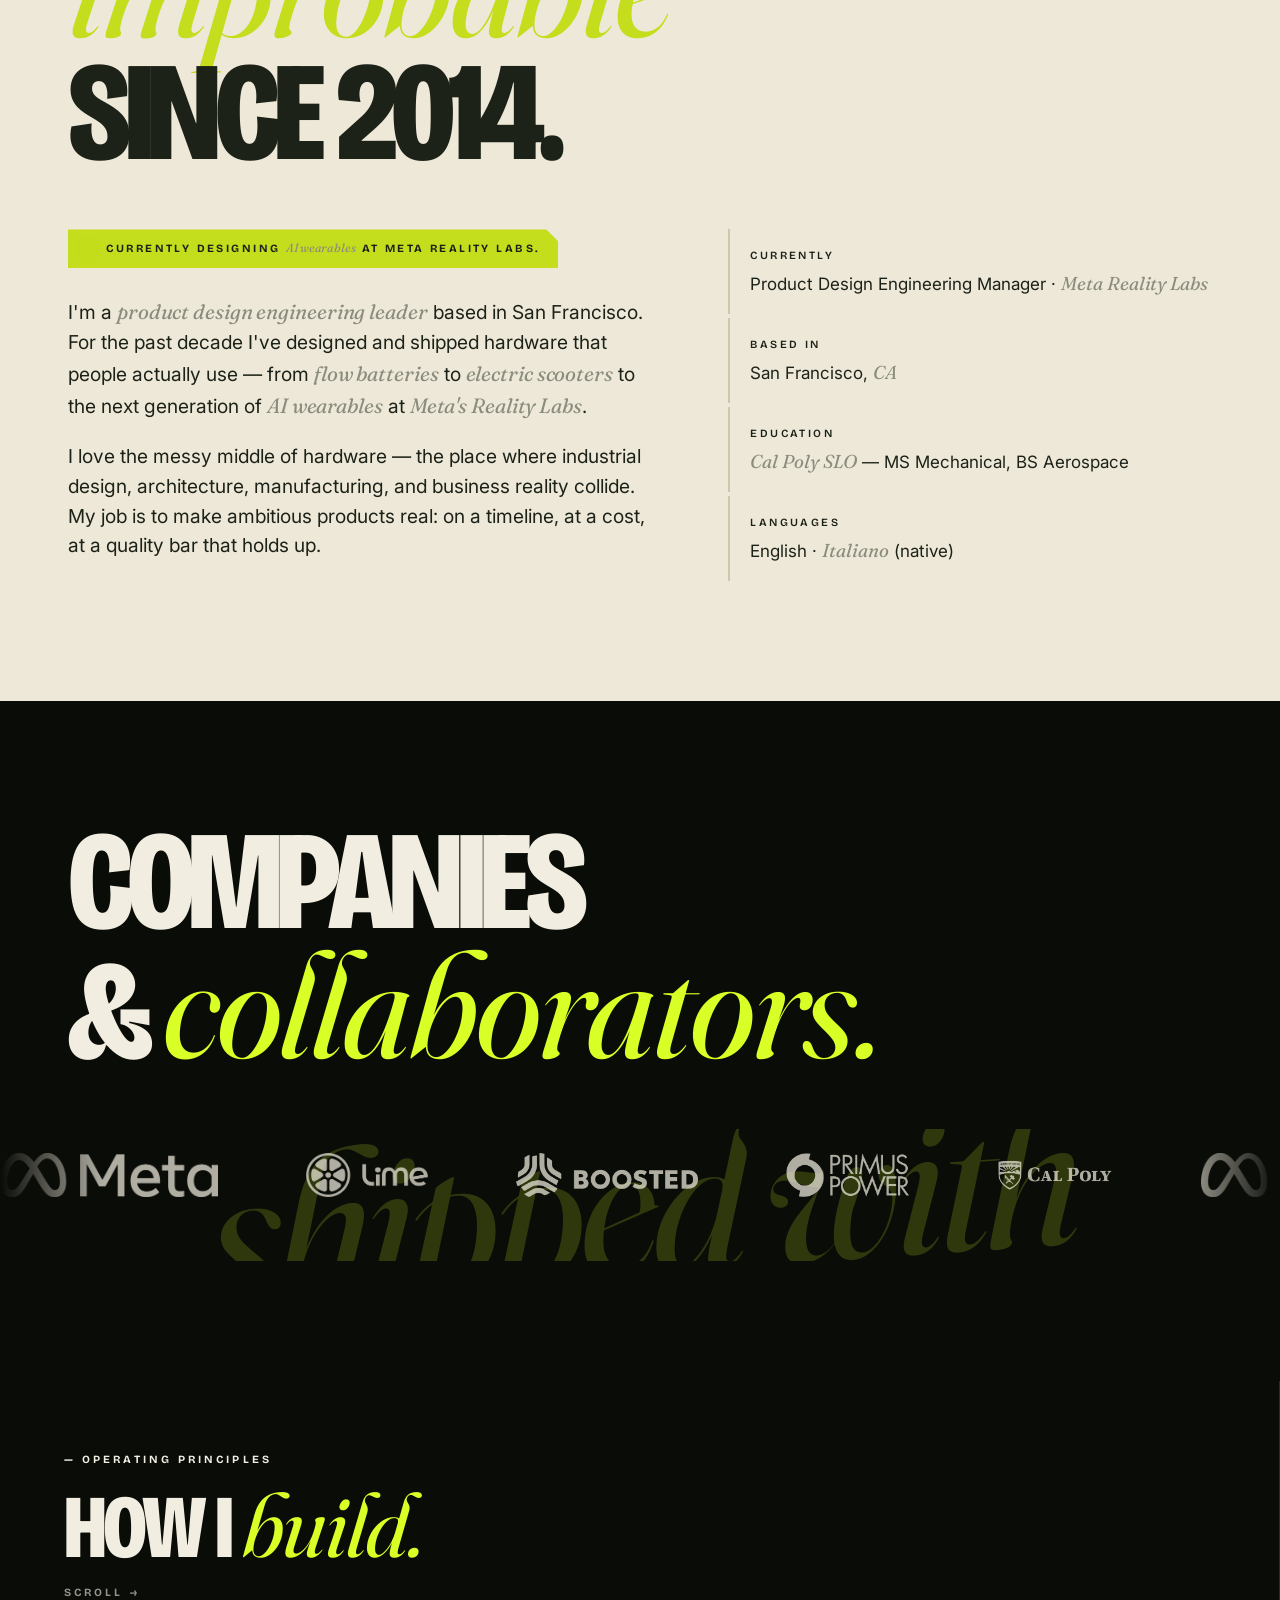
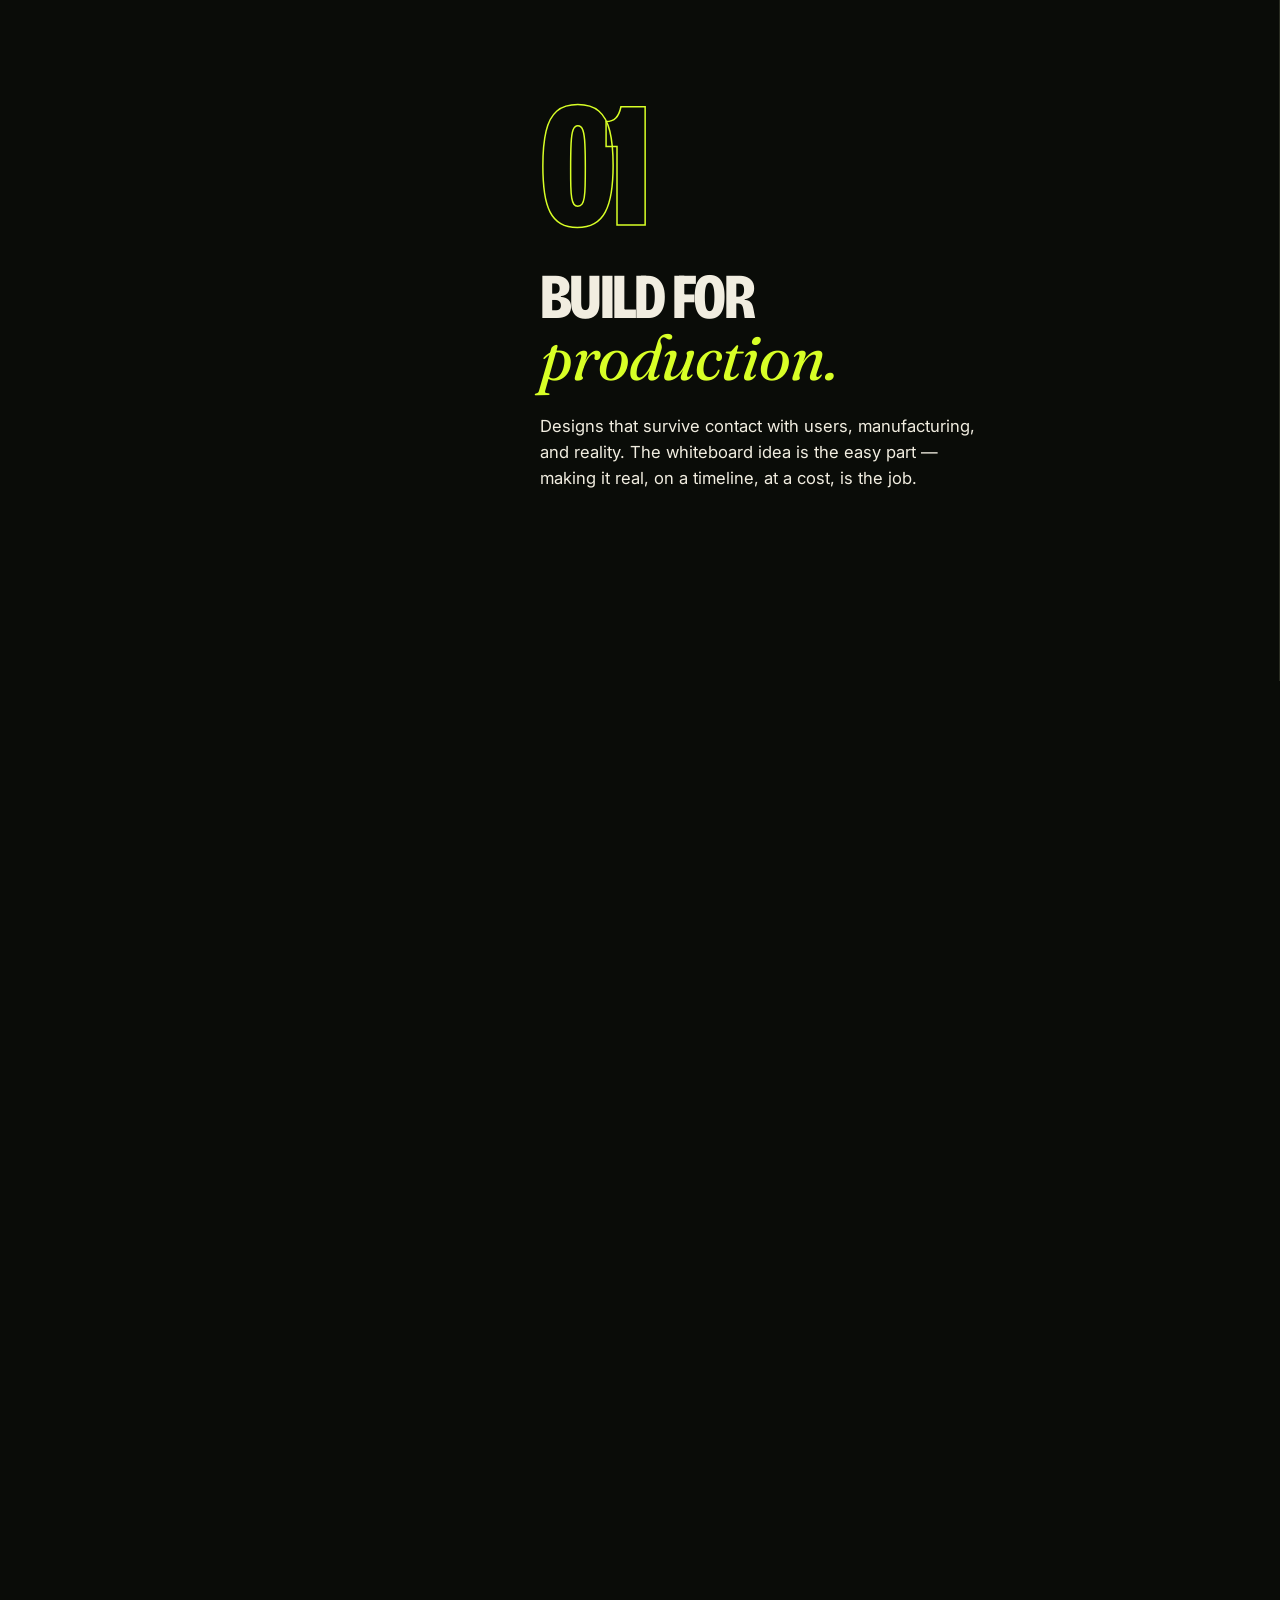
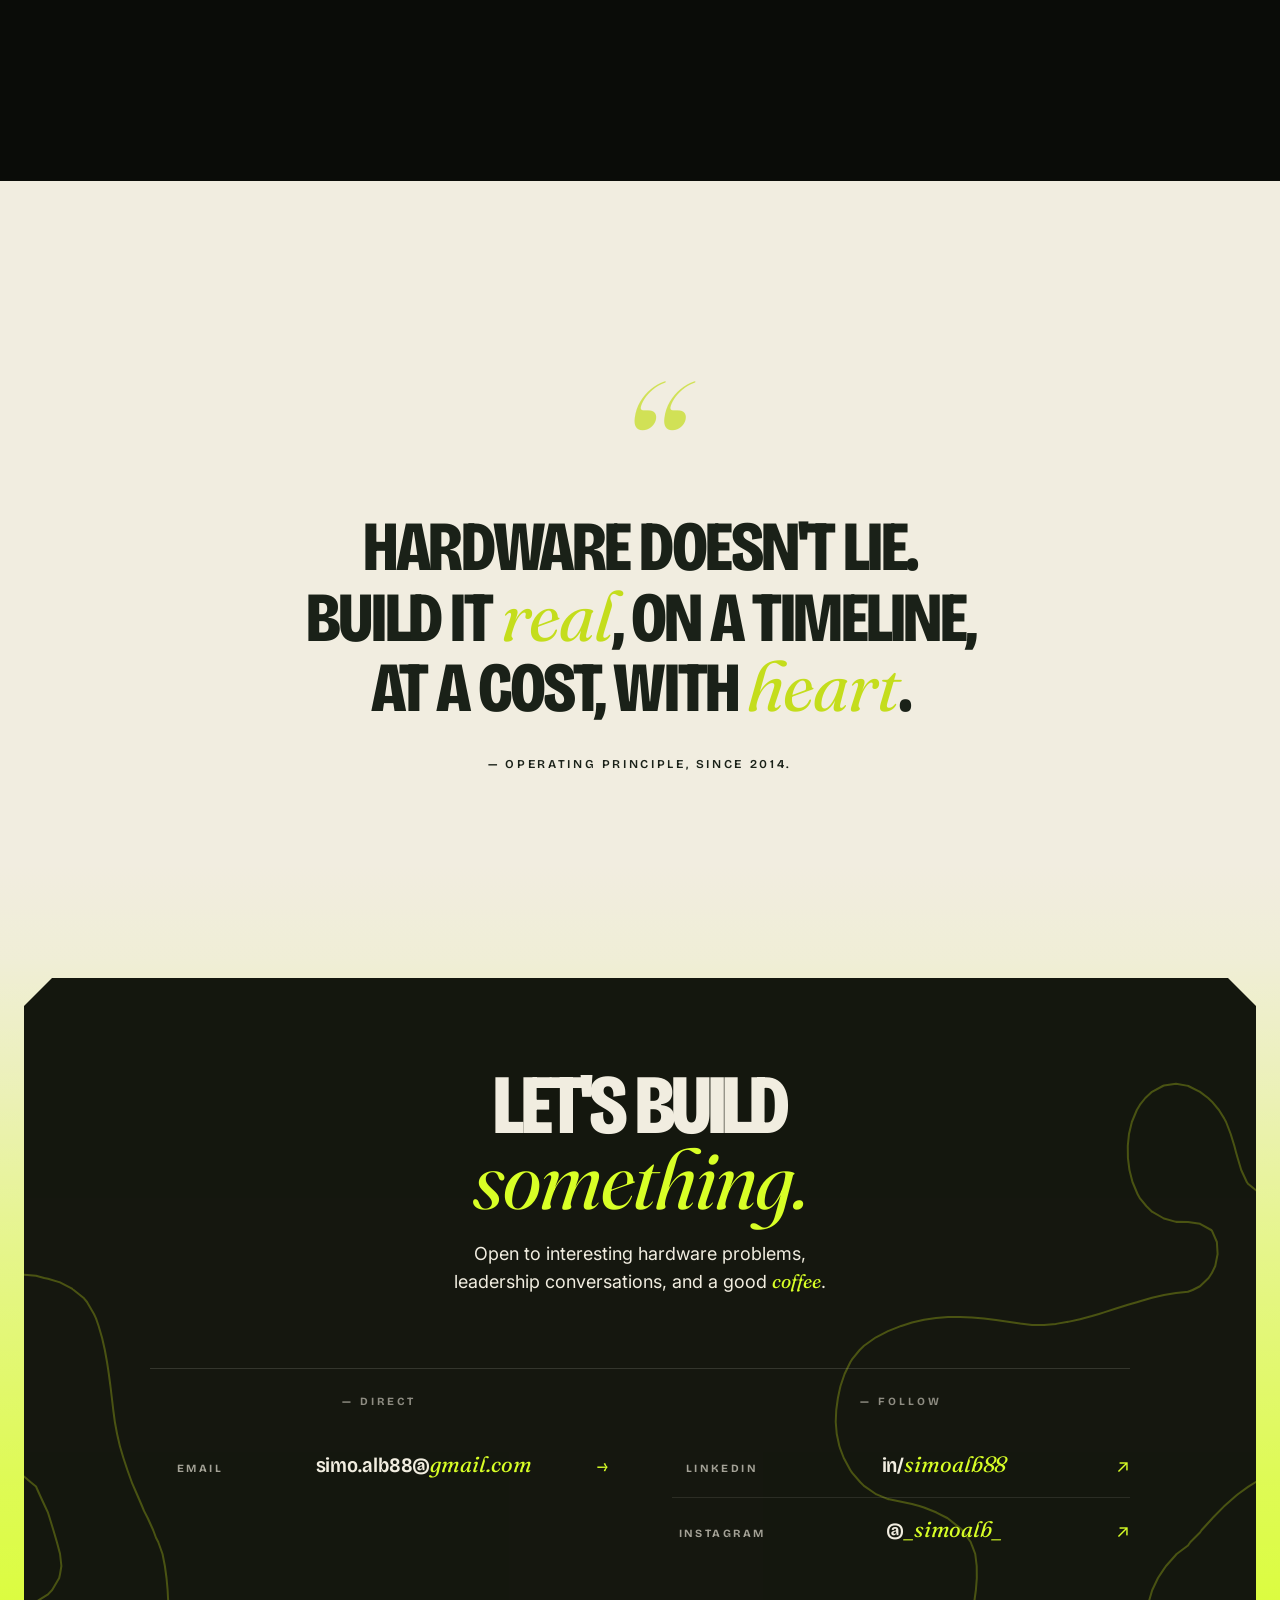
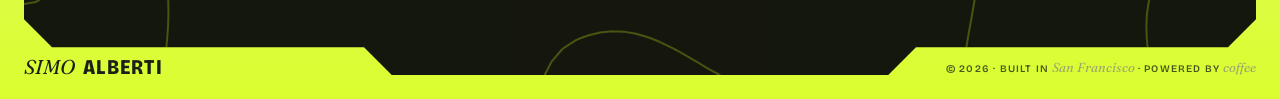
==== commit addb8ea1: "Sync full front page from main site Drops in the new home page: redesigned dark contact card with ch" ====
--- a/index.html
+++ b/index.html
@@ -4,16 +4,17 @@
   <meta charset="utf-8" />
   <meta name="viewport" content="width=device-width, initial-scale=1, viewport-fit=cover" />
   <meta name="theme-color" content="#1d2218" />
-  <title>Simo Alberti — Work in Progress</title>
-  <meta name="description" content="Ambitious Product Design Engineering leader fueled by optimism and a healthy disregard for the impossible. Site in progress." />
+  <title>Simo Alberti — Product Design Engineering Leader</title>
+  <meta name="description" content="Ambitious Product Design Engineering leader fueled by optimism and a healthy disregard for the impossible." />
   <link rel="preconnect" href="https://fonts.googleapis.com">
   <link rel="preconnect" href="https://fonts.gstatic.com" crossorigin>
   <link href="https://fonts.googleapis.com/css2?family=Bricolage+Grotesque:opsz,wght@12..96,400;12..96,500;12..96,600;12..96,700;12..96,800&family=Fraunces:ital,opsz,wght,SOFT@0,9..144,300..900,0..100;1,9..144,300..900,0..100&family=Inter:wght@400;500;600;700;800&display=swap" rel="stylesheet">
-  <link rel="stylesheet" href="css/style.css?v=71" />
+  <link rel="stylesheet" href="css/style.css?v=123" />
   <style>
     /* Canvas-driven water topo for the Stage. Fills the .topo-bg div
        which lives inside .stage-scale and scales with the tile. */
-    .stage .topo-bg canvas {
+    .stage .topo-bg canvas,
+    #contact .topo-bg canvas {
       position: absolute;
       inset: 0;
       width: 100%;
@@ -43,15 +44,13 @@
 
   <nav class="nav">
     <div class="container nav-inner">
-      <a class="nav-brand" href="#top">
+      <a class="nav-brand" href="index.html">
         <span class="b-1">SIMO</span>
         <span class="b-2">Alberti</span>
       </a>
       <div class="nav-links">
-        <a href="#top" class="active">Home</a>
-        <span class="nav-disabled">Work</span>
-        <span class="nav-disabled">Projects</span>
-        <span class="nav-disabled">Contact</span>
+        <a href="index.html" class="active">Home</a>
+        <a href="#contact">Contact</a>
       </div>
     </div>
   </nav>
@@ -59,6 +58,8 @@
   <!-- STAGE: the whole scene scales down as one tile, anchored left -->
   <section class="stage" aria-label="Hero">
     <div class="stage-pin" id="stagePin">
+      <!-- Everything inside .stage-scale is the "tile": cream bg, topo,
+           portrait, wireframe. It scales as one unit. -->
       <div class="stage-scale" id="stageScale">
         <div class="stage-bg" aria-hidden="true"></div>
 
@@ -68,7 +69,7 @@
 
         <div class="frame" id="frame">
           <div class="frame-inner">
-            <img src="img/simo-portrait-v2.png" alt="Simo Alberti — portrait in navy tuxedo" />
+            <img src="img/simo-portrait-v3.png" alt="Simo Alberti — portrait in navy tuxedo" />
           </div>
         </div>
 
@@ -77,11 +78,13 @@
         </div>
       </div>
 
+      <!-- Subtle scroll affordance on the hero -->
       <div class="scroll-hint" aria-hidden="true">
         <span class="sh-line"></span>
         <span class="sh-label">Scroll</span>
       </div>
 
+      <!-- Manifesto sits OUTSIDE the scaling tile, in the dark area to the right -->
       <div class="stage-text" id="stageText">
         <span class="w hl">AMBITIOUS</span> <span class="w">PRODUCT</span> <span class="w">DESIGN</span>
         <span class="w">ENGINEERING</span> <span class="w">LEADER,</span>
@@ -93,24 +96,205 @@
     </div>
   </section>
 
-  <!-- WIP — replaces the rest of the site for now -->
+  <!-- ABOUT — light section as a creative breather between Stage and the rest -->
   <section id="about" class="theme-light">
     <div class="container">
       <h3 class="big-headline reveal">
-        <span class="hl-row">Work</span>
-        <span class="hl-row"><em>in</em></span>
-        <span class="hl-row">progress.</span>
+        <span class="hl-row">Designing the</span>
+        <span class="hl-row"><em>improbable</em></span>
+        <span class="hl-row">since 2014.</span>
       </h3>
+      <div class="intro-grid">
+        <div class="lead reveal">
+          <p class="now-line">
+            <span class="now-dot"></span>
+            <span>Currently designing <em>AI wearables</em> at Meta Reality Labs.</span>
+          </p>
+          <p>
+            I'm a <strong>product design engineering leader</strong> based in San Francisco.
+            For the past decade I've designed and shipped hardware that people actually use —
+            from <em>flow batteries</em> to <em>electric scooters</em> to the next generation
+            of <em>AI wearables</em> at <em>Meta's Reality Labs</em>.
+          </p>
+          <p>
+            I love the messy middle of hardware — the place where industrial design,
+            architecture, manufacturing, and business reality collide. My job is to make
+            ambitious products real: on a timeline, at a cost, at a quality bar that holds up.
+          </p>
+        </div>
+        <div class="facts reveal">
+          <div class="fact">
+            <div class="k">Currently</div>
+            <div class="v">Product Design Engineering Manager · <em>Meta Reality Labs</em></div>
+          </div>
+          <div class="fact">
+            <div class="k">Based in</div>
+            <div class="v">San Francisco, <em>CA</em></div>
+          </div>
+          <div class="fact">
+            <div class="k">Education</div>
+            <div class="v"><em>Cal Poly SLO</em> — MS Mechanical, BS Aerospace</div>
+          </div>
+          <div class="fact">
+            <div class="k">Languages</div>
+            <div class="v">English · <em>Italiano</em> (native)</div>
+          </div>
+        </div>
+      </div>
     </div>
   </section>
 
-  <script src="js/main.js?v=17"></script>
+  <!-- PARTNERS strip with decorative lime overlay word -->
+  <section id="partners">
+    <div class="container">
+      <h3 class="big-headline reveal">
+        <span class="hl-row">Companies</span>
+        <span class="hl-row">&amp; <em>collaborators.</em></span>
+      </h3>
+      <div class="partners-strip reveal">
+        <div class="partners-overlay" aria-hidden="true">shipped&nbsp;with</div>
+        <!-- Infinite horizontal marquee — partners loop indefinitely.
+             Content is duplicated so the translate by -50% loops seamlessly. -->
+        <div class="partners-marquee">
+          <div class="partners-track">
+            <span class="partner partner--meta"    role="img" aria-label="Meta"></span>
+            <span class="partner partner--lime"    role="img" aria-label="Lime"></span>
+            <span class="partner partner--boosted" role="img" aria-label="Boosted"></span>
+            <span class="partner partner--primus"  role="img" aria-label="Primus Power"></span>
+            <span class="partner partner--calpoly" role="img" aria-label="Cal Poly"></span>
+            <!-- duplicate for seamless loop -->
+            <span class="partner partner--meta"    aria-hidden="true"></span>
+            <span class="partner partner--lime"    aria-hidden="true"></span>
+            <span class="partner partner--boosted" aria-hidden="true"></span>
+            <span class="partner partner--primus"  aria-hidden="true"></span>
+            <span class="partner partner--calpoly" aria-hidden="true"></span>
+          </div>
+        </div>
+      </div>
+    </div>
+  </section>
+
+  <!-- (Head-to-head Work/Play split removed — revisit later.) -->
+
+  <!-- Horizontal scroll: operating principles.
+       Pinned section that translates its inner track left as you scroll
+       down. Breaks the vertical flow with a creative horizontal moment. -->
+  <section class="hscroll" id="principles">
+    <div class="hscroll-pin">
+      <div class="hscroll-intro">
+        <span class="hsi-tag">— Operating principles</span>
+        <h3 class="hsi-title">How I <em>build.</em></h3>
+        <p class="hsi-sub">Scroll →</p>
+      </div>
+      <div class="hscroll-track" id="hscrollTrack">
+        <article class="hscroll-panel">
+          <div class="hp-num">01</div>
+          <h4 class="hp-title">Build for <em>production.</em></h4>
+          <p class="hp-body">Designs that survive contact with users, manufacturing, and reality. The whiteboard idea is the easy part — making it real, on a timeline, at a cost, is the job.</p>
+        </article>
+        <article class="hscroll-panel">
+          <div class="hp-num">02</div>
+          <h4 class="hp-title">Cut, don't <em>compromise.</em></h4>
+          <p class="hp-body">A smaller product that ships beats a bigger one that doesn't. The art is choosing what to drop without losing what makes it sing.</p>
+        </article>
+        <article class="hscroll-panel">
+          <div class="hp-num">03</div>
+          <h4 class="hp-title">Respect the <em>timeline.</em></h4>
+          <p class="hp-body">Time is the constraint that makes a product real. A perfect design that misses the window is a beautiful idea — nothing more.</p>
+        </article>
+        <article class="hscroll-panel">
+          <div class="hp-num">04</div>
+          <h4 class="hp-title">Heart over <em>headcount.</em></h4>
+          <p class="hp-body">A small obsessed team beats a big distracted one every time. Find the obsessed ones. Trust them. Get out of their way.</p>
+        </article>
+      </div>
+    </div>
+  </section>
+
+  <!-- Closing manifesto — flips to LIGHT after the head-to-head for a clean break -->
+  <section id="coda" class="coda theme-light">
+    <div class="container">
+      <div class="coda-quote reveal">
+        <p class="coda-mark">“</p>
+        <p class="coda-text">
+          Hardware doesn't lie.<br/>
+          Build it <em>real</em>, on a timeline,<br/>
+          at a cost, with <em>heart</em>.
+        </p>
+        <p class="coda-attrib">— operating principle, since 2014.</p>
+      </div>
+    </div>
+  </section>
+
+  <!-- CONTACT — light section. The dark card sits on top of a lime
+       gradient that fades up from the bottom of the section (visible
+       around/behind the card's chamfered corners). The card itself
+       has angular zig-zag corner cuts, with auxiliary status info
+       tucked into the top-left + bottom-left corners. -->
+  <section id="contact" class="theme-light">
+    <div class="container">
+      <div class="cc-card reveal">
+        <!-- Water topo as the card's interior background -->
+        <canvas id="contactTopo" class="cc-topo" aria-hidden="true"></canvas>
+
+        <!-- Main content -->
+        <div class="cc-content">
+          <h2 class="cc-title">
+            <span class="cc-l1">Let's build</span>
+            <span class="cc-l2"><em>something.</em></span>
+          </h2>
+
+          <p class="cc-lead">
+            Open to interesting hardware problems,<br/>
+            leadership conversations, and a good <em>coffee</em>.
+          </p>
+
+          <div class="cc-grid">
+            <div class="cc-col">
+              <div class="cc-col-tag">— Direct</div>
+              <a class="cc-link" href="mailto:simo.alb88@gmail.com">
+                <span class="cc-link-k">Email</span>
+                <span class="cc-link-v">simo.alb88@<em>gmail.com</em></span>
+                <span class="cc-link-arr">→</span>
+              </a>
+            </div>
+            <div class="cc-col">
+              <div class="cc-col-tag">— Follow</div>
+              <a class="cc-link" href="https://www.linkedin.com/in/simoalb88/" target="_blank" rel="noopener">
+                <span class="cc-link-k">LinkedIn</span>
+                <span class="cc-link-v">in/<em>simoalb88</em></span>
+                <span class="cc-link-arr">↗</span>
+              </a>
+              <a class="cc-link" href="https://www.instagram.com/_simoalb_/" target="_blank" rel="noopener">
+                <span class="cc-link-k">Instagram</span>
+                <span class="cc-link-v">@<em>_simoalb_</em></span>
+                <span class="cc-link-arr">↗</span>
+              </a>
+            </div>
+          </div>
+        </div>
+      </div>
+
+      <!-- Meta strip sitting OUTSIDE the card, in the slim cream border.
+           The card's bottom edge has step-up notches above each side so
+           these lines feel "tucked under" the card. -->
+      <div class="cc-meta">
+        <span class="cc-meta-mark">
+          <span class="cm-1">SIMO</span><span class="cm-2">Alberti</span>
+        </span>
+        <span class="cc-meta-rights">© <span id="y"></span> · Built in <em>San Francisco</em> · Powered by <em>coffee</em></span>
+      </div>
+    </div>
+  </section>
+
+  <script>document.getElementById("y").textContent = new Date().getFullYear();</script>
+  <script src="js/main.js?v=19"></script>
 
   <!-- ============================================================
-       Stage water topo: canvas-rendered noise-field contours with a
-       scan-reveal pass synced to the wireframe radar animation.
-       Replaces the SVG #topo-a / #topo-b that buildTopo() used to
-       populate (those calls no-op now since the elements are gone).
+       Stage water topo — canvas-rendered noise-field contours.
+       Replaces the SVG #topo-a / #topo-b that buildTopo() previously
+       drew (those calls now no-op since the elements are gone).
+       Base layer only; no scan reveal, no cursor wake.
        ============================================================ -->
   <script>
   (() => {
@@ -118,9 +302,14 @@
     if (!cv) return;
     const ctx = cv.getContext('2d');
 
+    /* Offscreen used for the scan-reveal highlight pass: peak-width
+       contours are rendered onto it, then alpha-masked with a smooth
+       vertical gradient and composited onto the main canvas. */
     const offCv  = document.createElement('canvas');
     const offCtx = offCv.getContext('2d');
 
+    /* Resize-track: the canvas lives inside .stage-scale which shrinks
+       as you scroll. ResizeObserver keeps the backing buffer in sync. */
     let W = 0, H = 0, dpr = 1;
     function resize() {
       dpr = Math.min(window.devicePixelRatio || 1, 2);
@@ -161,8 +350,8 @@
       return y0 + w * (y1 - y0);
     }
 
-    const FIELD_SCALE = 0.0035;
-    const FIELD_TIME  = 0.00009;
+    const FIELD_SCALE = 0.0035;       // feature size (smaller = wider waves)
+    const FIELD_TIME  = 0.00009;      // evolution rate (smaller = slower)
     function waterField(x, y, t) {
       const a1 = noise3(x*FIELD_SCALE,       y*FIELD_SCALE,       t*FIELD_TIME);
       const a2 = noise3(x*FIELD_SCALE*2.3,   y*FIELD_SCALE*2.3,   t*FIELD_TIME*1.4) * 0.45;
@@ -190,16 +379,19 @@
       }
     }
 
+    /* --- Render config --- */
     const CELL_PX          = 10;
     const THRESHOLDS       = [-0.9, -0.6, -0.3, 0.0, 0.3, 0.6, 0.9];
-    const TOPO_COLOR       = '#cce046';
-    const LINE_WIDTH_BASE  = 1;
-    const LINE_WIDTH_PEAK  = 2;
-    const BASE_ALPHA       = 0.40;
-    const PEAK_ALPHA_BOOST = 0.85;
-
-    /* Sync scan to the wireframe's wfRadarScan CSS animation via the
-       Web Animations API — same clock = no drift. */
+    const TOPO_COLOR       = '#c4dd1c';
+    const LINE_WIDTH_BASE  = 1;          // resting line thickness
+    const LINE_WIDTH_PEAK  = 2;          // line thickness inside the scan band (+1)
+    const BASE_ALPHA       = 0.40;       // resting line alpha
+    const PEAK_ALPHA_BOOST = 0.85;       // additive alpha at the scan leading edge
+
+    /* === Scan sync ===
+       Read the wireframe's `wfRadarScan` CSS animation directly via the
+       Web Animations API so the topo scan-reveal and the wf radar mask
+       are driven by the same clock (no drift possible). */
     const WF_MASK_TILE_VH   = 100;
     const WF_MASK_LEAD_FRAC = 0.99;
     const WF_MASK_TAIL_FRAC = 0.49;
@@ -220,7 +412,7 @@
       const tileH  = (WF_MASK_TILE_VH / 100) * vh;
       const deltaPx = phase * tileH;
       const leadPx  = WF_MASK_LEAD_FRAC * tileH;
-      return (deltaPx + leadPx) % tileH;
+      return (deltaPx + leadPx) % tileH;   // canvas-local Y (wf & canvas share inset:0 in .stage-scale)
     }
 
     function draw(timeMs) {
@@ -234,6 +426,8 @@
         }
       }
 
+      /* Build one Path2D per threshold (marching squares once, re-stroke
+         twice: thin base pass + thick scan-reveal pass). */
       const paths = [];
       for (let ti = 0; ti < THRESHOLDS.length; ti++) {
         const thr = THRESHOLDS[ti];
@@ -266,12 +460,14 @@
       ctx.lineCap = 'round';
       ctx.lineJoin = 'round';
 
-      // Pass 1: base thin pass
+      /* --- Pass 1: base thin pass everywhere --- */
       ctx.lineWidth   = LINE_WIDTH_BASE;
       ctx.globalAlpha = BASE_ALPHA;
       for (const p of paths) ctx.stroke(p);
 
-      // Pass 2: scan-reveal (peak strokes + gradient mask)
+      /* --- Pass 2: scan-reveal — peak-width strokes alpha-masked with a
+         smooth vertical gradient at the wf scan position. Continuous
+         gradient = no banding. --- */
       const scanY = getWFScanY();
       if (scanY == null) return;
       const tailPx = WF_MASK_TAIL_FRAC * (WF_MASK_TILE_VH / 100) * window.innerHeight;
@@ -310,5 +506,140 @@
     (function loop(t) { draw(t); requestAnimationFrame(loop); })(0);
   })();
   </script>
+
+  <!-- ============================================================
+       Contact water topo — same noise-field contours as the Stage
+       but base layer ONLY (no scan reveal — the scan effect only
+       reads as intentional on the dark Stage). Light theme, mellow
+       lime lines, slightly higher alpha to compensate for the
+       parent .topo-bg's 0.35 opacity.
+       ============================================================ -->
+  <script>
+  (() => {
+    const cv = document.getElementById('contactTopo');
+    if (!cv) return;
+    const ctx = cv.getContext('2d');
+
+    let W = 0, H = 0, dpr = 1;
+    function resize() {
+      dpr = Math.min(window.devicePixelRatio || 1, 2);
+      const rect = cv.parentElement.getBoundingClientRect();
+      W = Math.max(1, Math.round(rect.width));
+      H = Math.max(1, Math.round(rect.height));
+      cv.style.width  = W + 'px';
+      cv.style.height = H + 'px';
+      cv.width  = W * dpr;
+      cv.height = H * dpr;
+      ctx.setTransform(dpr, 0, 0, dpr, 0, 0);
+    }
+    new ResizeObserver(resize).observe(cv.parentElement);
+    resize();
+
+    /* Value noise (same hash + smoothstep as the Stage topo). */
+    function hash3(x, y, z) {
+      let h = x * 374761393 + y * 668265263 + z * 1274126177;
+      h = (h ^ (h >> 13)) * 1274126177;
+      h = (h ^ (h >> 16)) >>> 0;
+      return (h / 4294967295) * 2 - 1;
+    }
+    function smooth(t) { return t * t * (3 - 2 * t); }
+    function noise3(x, y, z) {
+      const xi=Math.floor(x), yi=Math.floor(y), zi=Math.floor(z);
+      const xf=x-xi, yf=y-yi, zf=z-zi;
+      const u=smooth(xf), v=smooth(yf), w=smooth(zf);
+      const n000=hash3(xi,yi,zi),       n100=hash3(xi+1,yi,zi);
+      const n010=hash3(xi,yi+1,zi),     n110=hash3(xi+1,yi+1,zi);
+      const n001=hash3(xi,yi,zi+1),     n101=hash3(xi+1,yi,zi+1);
+      const n011=hash3(xi,yi+1,zi+1),   n111=hash3(xi+1,yi+1,zi+1);
+      const x00=n000+u*(n100-n000), x10=n010+u*(n110-n010);
+      const x01=n001+u*(n101-n001), x11=n011+u*(n111-n011);
+      const y0=x00+v*(x10-x00),     y1=x01+v*(x11-x01);
+      return y0 + w * (y1 - y0);
+    }
+
+    const FIELD_SCALE = 0.0030;       // slightly wider features (the contact
+                                      // section is wider than the Stage tile)
+    const FIELD_TIME  = 0.00007;      // a touch slower — quiet background
+    function waterField(x, y, t) {
+      const a1 = noise3(x*FIELD_SCALE,       y*FIELD_SCALE,       t*FIELD_TIME);
+      const a2 = noise3(x*FIELD_SCALE*2.3,   y*FIELD_SCALE*2.3,   t*FIELD_TIME*1.4) * 0.45;
+      return ((a1 + a2) / 1.45) * 1.7;
+    }
+
+    const MS = [
+      [],
+      [[3,0]],[[0,1]],[[3,1]],
+      [[1,2]],[[3,0],[1,2]],[[0,2]],[[3,2]],
+      [[2,3]],[[2,0]],[[0,1],[2,3]],[[2,1]],
+      [[1,3]],[[1,0]],[[0,3]],[]
+    ];
+    function lerp(a,b,t){ return a + (b-a)*t; }
+    function edgePoint(e, gx, gy, v00, v10, v11, v01, thr, cellPx) {
+      const x0 = gx*cellPx, y0 = gy*cellPx;
+      const x1 = x0+cellPx,  y1 = y0+cellPx;
+      let t;
+      switch (e) {
+        case 0: t=(thr-v00)/(v10-v00); return [lerp(x0,x1,t), y0];
+        case 1: t=(thr-v10)/(v11-v10); return [x1, lerp(y0,y1,t)];
+        case 2: t=(thr-v01)/(v11-v01); return [lerp(x0,x1,t), y1];
+        case 3: t=(thr-v00)/(v01-v00); return [x0, lerp(y0,y1,t)];
+      }
+    }
+
+    const CELL_PX    = 12;            // slightly coarser than Stage (10) —
+                                      // background context, less detail needed
+    const THRESHOLDS = [-0.9, -0.6, -0.3, 0.0, 0.3, 0.6, 0.9];
+    const TOPO_COLOR = '#c4dd1c';
+    /* Higher contrast — matches the look the Stage topo has DURING the scan
+       reveal pass (LINE_WIDTH_PEAK + boosted alpha). The contact topo has
+       no scan animation, so we bake that level of contrast into the base. */
+    const LINE_WIDTH = 2;
+    const ALPHA      = 1.0;
+
+    function draw(timeMs) {
+      ctx.clearRect(0, 0, W, H);
+      const cols = Math.ceil(W / CELL_PX) + 1;
+      const rows = Math.ceil(H / CELL_PX) + 1;
+      const field = new Float32Array((cols + 1) * (rows + 1));
+      for (let j = 0; j <= rows; j++) {
+        for (let i = 0; i <= cols; i++) {
+          field[j*(cols+1)+i] = waterField(i*CELL_PX, j*CELL_PX, timeMs);
+        }
+      }
+      ctx.strokeStyle = TOPO_COLOR;
+      ctx.lineCap     = 'round';
+      ctx.lineJoin    = 'round';
+      ctx.lineWidth   = LINE_WIDTH;
+      ctx.globalAlpha = ALPHA;
+      for (let ti = 0; ti < THRESHOLDS.length; ti++) {
+        const thr = THRESHOLDS[ti];
+        ctx.beginPath();
+        for (let j = 0; j < rows; j++) {
+          for (let i = 0; i < cols; i++) {
+            const v00 = field[j*(cols+1)+i];
+            const v10 = field[j*(cols+1)+i+1];
+            const v11 = field[(j+1)*(cols+1)+i+1];
+            const v01 = field[(j+1)*(cols+1)+i];
+            let key = 0;
+            if (v00 > thr) key |= 1;
+            if (v10 > thr) key |= 2;
+            if (v11 > thr) key |= 4;
+            if (v01 > thr) key |= 8;
+            const segs = MS[key];
+            for (let s = 0; s < segs.length; s++) {
+              const [a, b] = segs[s];
+              const [ax, ay] = edgePoint(a, i, j, v00, v10, v11, v01, thr, CELL_PX);
+              const [bx, by] = edgePoint(b, i, j, v00, v10, v11, v01, thr, CELL_PX);
+              ctx.moveTo(ax, ay);
+              ctx.lineTo(bx, by);
+            }
+          }
+        }
+        ctx.stroke();
+      }
+    }
+    (function loop(t) { draw(t); requestAnimationFrame(loop); })(0);
+  })();
+  </script>
 </body>
 </html>
--- a/css/style.css
+++ b/css/style.css
@@ -32,16 +32,20 @@
 .theme-light {
   --bg: var(--bg-light);
   --bg-elev: #e6e1ce;
-  --fg: #0a0c08;
+  /* TEXT on light: dark with an olive-green undertone (matches the warm
+     palette family, reads less stark than pure near-black). Lando-style. */
+  --fg: #1a2118;
   --muted: #5a5d4c;
   --line: #d3ceb7;
-  --accent: #d8ff26;
-  --accent-soft: rgba(216, 255, 38, 0.18);
-  /* Body italic accents on light theme = warm muted gray, NOT yellow.
-     Big decorative type (headlines, .accent in big-headline / hh-title
-     / cb-title / coda-text / hp-title / ph-title) keeps the punchy lime
-     via direct --accent reference. */
-  --accent-body: #757062;
+  /* On light backgrounds, lean to a slightly darker/more saturated
+     lime — reads better on cream than the punchy #d8ff26, but kept
+     yellowy enough to feel like the same family of lime. */
+  --accent: #c4dd1c;
+  --accent-soft: rgba(196, 221, 28, 0.18);
+  /* Body em on light = cooler neutral gray with a slight green undertone
+     (was a warm taupe #757062 — too brown). Less warm reads cleaner on
+     the cream paper, matches Lando's body-em treatment. */
+  --accent-body: #8a8c7e;
 }
 /* Stage + About preserve their warmer original palette */
 .stage,
@@ -161,7 +165,7 @@
 .theme-light .topo-bg path { stroke: #6a7250; }
 /* Stage keeps the original mellow lime topo stroke (matches the warm
    cream + olive vibe that was working before the punchier global). */
-.stage .topo-bg path { stroke: #cce046; }
+.stage .topo-bg path { stroke: #c4dd1c; }
 #topo-a, #topo-b { transform-box: fill-box; }
 #topo-a { animation: topoDriftA 14s ease-in-out infinite alternate; transform-origin: 350px 380px; }
 #topo-b { animation: topoDriftB 18s ease-in-out infinite alternate; transform-origin: 1280px 640px; }
@@ -179,6 +183,11 @@
 section > .container,
 .nav .container,
 footer .container { position: relative; z-index: 2; }
+/* Nav: ignore the global container max-width so the brand (L)
+   and links (R) keep moving outward as the viewport widens. The
+   36px padding on .nav-inner is preserved so they never sit flush
+   against the window edge. */
+.nav .container { max-width: none; padding: 28px 36px 0; }
 section, .hero { overflow: hidden; }
 
 /* Film grain */
@@ -300,19 +309,6 @@
   text-transform: uppercase; font-weight: 600;
 }
 .nav-links a:hover, .nav-links a.active { color: #1a1f15; }
-.nav-links .nav-disabled {
-  font-size: 12px; color: rgba(26, 31, 21, 0.35);
-  letter-spacing: 0.18em; text-transform: uppercase; font-weight: 600;
-  cursor: not-allowed; user-select: none; pointer-events: none;
-  position: relative;
-}
-.nav-links .nav-disabled::after {
-  content: "soon"; position: absolute; left: 50%; bottom: -10px;
-  transform: translateX(-50%);
-  font-size: 7px; letter-spacing: 0.2em; color: var(--accent);
-  opacity: 0.7;
-}
-body.nav-on-dark .nav-links .nav-disabled { color: rgba(235, 231, 212, 0.35); }
 .nav-links a.active::after {
   content: ""; position: absolute; left: 0; right: 0; bottom: -8px;
   height: 2px; background: var(--accent);
@@ -381,7 +377,7 @@
 
 .hero .tagline {
   font-size: clamp(18px, 1.6vw, 22px);
-  color: var(--muted); max-width: 560px; margin: 0 0 40px;
+  color: var(--fg); max-width: 560px; margin: 0 0 40px;
   opacity: 0; animation: fadeUp 0.9s 0.5s cubic-bezier(0.22, 1, 0.36, 1) forwards;
 }
 .hero .tagline em {
@@ -441,7 +437,7 @@
   display: block;
   transition: transform 0.6s ease;
 }
-/* ===== AR wireframe glasses overlay (PNG mask + solid fill + scan reveal) ===== */
+/* ===== Wireframe glasses overlay (PNG mask + solid fill + scan reveal) ===== */
 .hero-photo .glasses-overlay {
   position: absolute;
   left: 50%;
@@ -465,7 +461,7 @@
           mask-size: 100% 100%;
   -webkit-mask-repeat: no-repeat;
           mask-repeat: no-repeat;
-  filter: drop-shadow(0 0 8px rgba(204, 224, 70, 0.5));
+  filter: drop-shadow(0 0 8px rgba(196, 221, 28, 0.5));
 }
 .theme-light .hero-photo .glasses-overlay .gl {
   background: #2a3220;
@@ -576,7 +572,13 @@
     rotateY(var(--tilt-y, 0deg));
   transform-style: preserve-3d;
   z-index: 6;
-  will-change: transform;
+  will-change: transform, filter;
+  /* Final lock — brightness + contrast modulation on tilt only. Drop
+     shadow dropped (too distracting in context); sheen lives as a
+     pseudo-element below. Values picked via the A/B demo. */
+  filter:
+    brightness(calc(1 + var(--tilt-xn, 0) * 0.010))
+    contrast(calc(1 + var(--tilt-yn, 0) * 0.010));
 }
 .frame-inner {
   position: relative;
@@ -589,20 +591,53 @@
   border-radius: 4px;
   background: transparent;
 }
+/* === Sheen highlight === Thin overlay-blended streak that slides
+   across the portrait as the cursor moves. Kept at low alpha so the
+   moving brightness band doesn't read as soft focus. */
+.frame-inner::after {
+  content: "";
+  position: absolute;
+  inset: -15%;
+  background: linear-gradient(
+    118deg,
+    transparent 44%,
+    rgba(255, 250, 230, 0.10) 49%,
+    rgba(255, 255, 255, 0.05) 51%,
+    transparent 56%
+  );
+  pointer-events: none;
+  z-index: 4;
+  mix-blend-mode: overlay;
+  transform: translate3d(
+    calc(var(--tilt-yn, 0) * -6px),
+    calc(var(--tilt-xn, 0) * 6px),
+    0
+  );
+  transition: transform 0.22s ease-out;
+}
 .frame-inner img {
   /* Width-driven natural sizing so the image renders at its actual aspect
      (1122×1402, taller than the frame). The bottom of the image extends
      past the frame's box — stage-scale's overflow:hidden still clips the
      visible edge at the tile's bottom, but during tilt the rotation
-     reveals more body instead of a hard image cut. No scaling. */
+     reveals more body instead of a hard image cut. */
   width: 100%;
   height: auto;
   display: block;
-  /* very subtle counter-translation for parallax inside the frame on tilt */
-  transform: translate(calc(var(--tilt-y, 0deg) * -0.3 * 1px), calc(var(--tilt-x, 0deg) * 0.3 * 1px));
-}
-
-/* AR brackets visible only once shrunk (fade in with progress) */
+  position: relative;
+  z-index: 2;
+  /* Subtle translation inside the frame, MATCHING the rotation direction
+     (image moves with the cursor, not against it). This reads as the
+     surface "popping forward" toward the viewer — like the face is in
+     front of the page plane. The opposite-direction version felt
+     recessed (looking into the screen). */
+  transform: translate(
+    calc(var(--tilt-yn, 0) * 2px),
+    calc(var(--tilt-xn, 0) * -2px)
+  );
+}
+
+/* HUD brackets visible only once shrunk (fade in with progress) */
 .frame::before, .frame::after {
   content: ""; position: absolute;
   width: 22px; height: 22px;
@@ -614,7 +649,7 @@
 .frame::before { top: -10px; left: -10px; border-right: none; border-bottom: none; }
 .frame::after  { bottom: -10px; right: -10px; border-left: none; border-top: none; }
 
-/* AR brackets visible only once shrunk (fade in with progress) */
+/* HUD brackets visible only once shrunk (fade in with progress) */
 .frame::before, .frame::after {
   content: ""; position: absolute;
   width: 22px; height: 22px;
@@ -683,7 +718,12 @@
   100% { -webkit-mask-position: 0 100vh; mask-position: 0 100vh; }
 }
 
-/* The wireframe glasses graphic — positioned at eye-level in hero state */
+/* The wireframe glasses graphic — positioned at eye-level in hero state.
+   The glasses MIRROR the portrait's tilt + parallax so they read as
+   attached to the face. The rotation is the exact same as the .frame
+   (same --tilt-x/y on stage-pin → both inherit); parallax is 2.5px vs
+   the image's 2px so the glasses move slightly more — closer-to-viewer
+   parallax = bigger shift. */
 .wf-glasses {
   position: absolute;
   /* Track the bottom-anchored portrait. Eye position is roughly at
@@ -693,12 +733,27 @@
   left: 50.8%;
   top: auto;
   bottom: 42cqh;
-  transform: translate(-50%, 50%);
+  /* Chained transforms (read right-to-left for visual effect):
+       rotateY/X → perspective → centering offset → parallax shift */
+  transform:
+    translate(
+      calc(var(--tilt-yn, 0) * 2.5px),
+      calc(var(--tilt-xn, 0) * -2.5px)
+    )
+    translate(-50%, 50%)
+    perspective(1300px)
+    rotateX(var(--tilt-x, 0deg))
+    rotateY(var(--tilt-y, 0deg));
+  transform-origin: 50% 50%;
   /* Sized off the TILE height so the glasses shrink with the scene
      AND stay proportional to the portrait at every aspect ratio. */
   width: 30cqh;
   aspect-ratio: 1000 / 339;
   background: #2a3220;
+  /* Drop-shadow on the radar-masked .wf-glasses is gated by the radar
+     mask of .wf above it, so most of the shadow gets clipped. The real
+     silhouette shadow lives on .wf-base .wf-glasses (always visible).
+     Keep this clean — no filter here. */
   -webkit-mask-image: url(../img/mrbd-wireframe.png);
           mask-image: url(../img/mrbd-wireframe.png);
   -webkit-mask-size: 100% 100%;
@@ -757,7 +812,7 @@
   transform: translateX(-50%);
   font-family: var(--font-display);
   font-size: 11px; letter-spacing: 0.28em; text-transform: uppercase;
-  color: var(--muted);
+  color: var(--fg);
   z-index: 10;
   opacity: calc(1 - var(--p) * 0.6);
   transition: color 0.4s;
@@ -781,9 +836,8 @@
    Frame + wireframe scaling is handled by the universal cqh-based rules
    above and works correctly across all aspect ratios. The only thing
    that's genuinely portrait-specific is the end-state layout: where the
-   shrunken tile lands and how the manifesto text sits beside vs below. */
+   shrunken tile lands and how the manifesto text sits below. */
 @media (orientation: portrait) and (max-width: 900px) {
-  /* End-state re-balance: tile smaller, lower, more text below. */
   .stage-scale {
     top:    calc(var(--p) * 16vh);   /* big headroom above the tile */
     bottom: calc(var(--p) * 34vh);   /* tile sits in upper-middle area */
@@ -822,7 +876,7 @@
   object-position: center bottom;
   display: block;
 }
-/* tiny corner marks around the small photo, AR-system style */
+/* tiny corner marks around the small photo, HUD-system style */
 .manifesto-photo::before,
 .manifesto-photo::after {
   content: ""; position: absolute;
@@ -863,7 +917,7 @@
   position: absolute; top: 32px; left: 50%; transform: translateX(-50%);
   font-family: var(--font-display);
   font-size: 11px; letter-spacing: 0.28em; text-transform: uppercase;
-  color: var(--muted);
+  color: var(--fg);
 }
 .manifesto-label::before {
   content: "✦";
@@ -906,7 +960,7 @@
 .wave-up svg path { fill: var(--bg-light); }
 
 /* Light section accent token color (the magenta itself doesn't change) */
-.theme-light .section-title { color: var(--muted); }
+.theme-light .section-title { color: var(--fg); }
 .theme-light .fact { background: transparent; }
 .theme-light .project { background: var(--bg-elev); }
 .theme-light .nav-brand,
@@ -927,11 +981,11 @@
 }
 .section-title {
   font-size: 12px; letter-spacing: 0.22em; text-transform: uppercase;
-  color: var(--muted); margin: 0 0 48px;
+  color: var(--fg); margin: 0 0 48px;
   display: flex; align-items: center; gap: 16px;
 }
 .section-title .num {
-  color: var(--accent);
+  color: var(--fg);
   font-family: var(--font-display);
   font-weight: 600;
 }
@@ -962,7 +1016,7 @@
   display: grid; grid-template-columns: 1.3fr 1fr; gap: 80px;
   align-items: start;
 }
-.about-grid p { font-size: 19px; color: var(--muted); margin: 0 0 20px; line-height: 1.65; }
+.about-grid p { font-size: 19px; color: var(--fg); margin: 0 0 20px; line-height: 1.65; }
 .about-grid p strong { color: var(--fg); font-weight: 600; }
 .about-grid p em {
   font-family: var(--font-serif);
@@ -988,7 +1042,7 @@
   font-size: 11px;
   letter-spacing: 0.22em;
   text-transform: uppercase;
-  color: var(--accent);
+  color: var(--fg);
   font-weight: 600;
   margin-bottom: 6px;
 }
@@ -1002,7 +1056,7 @@
   font-style: italic;
   font-weight: 400;
   font-size: 1.1em;
-  color: var(--accent);
+  color: var(--accent-body);
   letter-spacing: -0.005em;
 }
 
@@ -1023,8 +1077,8 @@
   transition: background 0.4s ease;
 }
 .stat:last-child { border-right: none; }
-.stat:hover { background: rgba(204, 224, 70, 0.04); }
-/* tiny corner brackets — AR HUD detail */
+.stat:hover { background: rgba(196, 221, 28, 0.04); }
+/* tiny corner brackets — HUD detail */
 .stat::before, .stat::after {
   content: ""; position: absolute;
   width: 10px; height: 10px;
@@ -1040,7 +1094,7 @@
   font-size: 11px;
   letter-spacing: 0.22em;
   text-transform: uppercase;
-  color: var(--accent);
+  color: var(--fg);
   font-weight: 600;
   margin-bottom: 22px;
 }
@@ -1062,7 +1116,7 @@
   font-weight: 600;
   font-stretch: 90%;
   letter-spacing: -0.01em;
-  color: var(--muted);
+  color: var(--fg);
   margin-left: 4px;
 }
 /* thin accent rule under each number */
@@ -1074,14 +1128,14 @@
   padding-top: 16px;
   border-top: 1px solid var(--line);
   font-size: 14px;
-  color: var(--muted);
+  color: var(--fg);
   letter-spacing: 0.01em;
   line-height: 1.4;
 }
 .stat .label em {
   font-family: var(--font-serif);
   font-style: italic;
-  color: var(--accent);
+  color: var(--accent-body);
   font-size: 17px;
   letter-spacing: -0.005em;
 }
@@ -1104,17 +1158,17 @@
 .job:hover { padding-left: 28px; }
 .job:hover::before { opacity: 1; }
 .job:first-child { border-top: none; }
-.job .meta { color: var(--muted); font-size: 14px; }
+.job .meta { color: var(--fg); font-size: 14px; }
 .job .job-num {
-  /* Editorial chapter label — italic Fraunces in lime */
-  font-family: var(--font-serif);
-  font-style: italic;
-  font-size: 17px;
-  letter-spacing: -0.005em;
-  color: var(--accent);
-  font-weight: 400;
-  margin-bottom: 14px;
-  text-transform: none;
+  /* Chapter eyebrow — sans, uppercase, TEXT color. Not body em styled
+     (was italic Fraunces in lime — too loud for a label). */
+  font-family: var(--font-display);
+  font-size: 11px;
+  letter-spacing: 0.24em;
+  text-transform: uppercase;
+  color: var(--fg);
+  font-weight: 700;
+  margin-bottom: 12px;
 }
 .job .company {
   font-family: var(--font-display);
@@ -1128,10 +1182,9 @@
 }
 .job .dates {
   display: block;
-  font-family: var(--font-serif);
-  font-style: italic;
-  font-size: 16px;
-  color: var(--muted);
+  font-family: var(--font-sans);
+  font-size: 14px;
+  color: var(--fg);
   margin-top: 4px;
 }
 .job h3 {
@@ -1144,20 +1197,24 @@
   line-height: 1.15;
 }
 .job .role {
-  color: var(--accent);
-  font-family: var(--font-serif);
-  font-style: italic;
+  /* Role subtitle — TEXT color, sans, regular paragraph styling.
+     Only inline em words inside it pick up the body em treatment. */
+  color: var(--fg);
   font-size: 19px;
   margin-bottom: 22px;
+  font-weight: 400;
+  line-height: 1.35;
+}
+.job .role em {
+  /* Body em: serif italic in accent-body color (already handled by the
+     global em rule but stated here for clarity). */
+  font-family: var(--font-serif);
+  font-style: italic;
+  font-weight: 400;
+  color: var(--accent-body);
   letter-spacing: -0.005em;
-  font-weight: 400;
-  line-height: 1.3;
-}
-.job .role em {
-  color: var(--accent);
-  font-weight: 500;
-}
-.job ul { margin: 0; padding-left: 18px; color: var(--muted); }
+}
+.job ul { margin: 0; padding-left: 18px; color: var(--fg); }
 .job ul li { margin-bottom: 10px; line-height: 1.65; font-size: 16px; }
 
 /* ====== Projects — Hall-of-Fame style cards (Lando helmet grid) ====== */
@@ -1277,7 +1334,7 @@
   letter-spacing: 0.28em;
   text-transform: uppercase;
   font-weight: 700;
-  color: var(--accent);
+  color: var(--fg);
 }
 
 .pc-meta {
@@ -1301,7 +1358,7 @@
   font-style: italic;
   font-weight: 400;
   font-stretch: 100%;
-  color: var(--accent);
+  color: var(--accent-body);
   font-size: 1.08em;
   letter-spacing: -0.005em;
 }
@@ -1311,15 +1368,19 @@
   letter-spacing: 0.18em;
   text-transform: uppercase;
   font-weight: 600;
-  color: var(--muted);
+  color: var(--fg);
   margin: 0;
 }
 
 /* Override projects-section light theme so cards stay dark even on cream
-   bg — the helmets pattern always uses dark cards. */
+   bg — the helmets pattern always uses dark cards. Inside the card, text
+   uses the dark-theme cream palette regardless of the page's light theme. */
 .theme-light .proj-card { background: #15170f; color: #f1ede0; }
 .theme-light .pc-title { color: #f1ede0; }
-.theme-light .pc-tag { color: #8c8b7a; }
+.theme-light .pc-tag { color: #f1ede0; }
+/* Em words inside helmet card titles use the dark-theme lime (#d8ff26),
+   not the page-theme accent-body gray. */
+.theme-light .pc-title em { color: #d8ff26; }
 .project {
   display: block;
   border: 1px solid var(--line); border-radius: var(--radius);
@@ -1363,11 +1424,11 @@
   font-style: italic;
   font-weight: 400;
   font-size: 1.06em;
-  color: var(--accent);
+  color: var(--accent-body);
   font-stretch: 100%;
   letter-spacing: -0.005em;
 }
-.project p { color: var(--muted); margin: 0 0 20px; font-size: 16px; line-height: 1.55; }
+.project p { color: var(--fg); margin: 0 0 20px; font-size: 16px; line-height: 1.55; }
 .project p em {
   font-family: var(--font-serif);
   font-style: italic;
@@ -1377,14 +1438,14 @@
 }
 .project .tag {
   display: inline-block; font-size: 10px; letter-spacing: 0.18em;
-  text-transform: uppercase; color: var(--accent); font-weight: 600;
+  text-transform: uppercase; color: var(--fg); font-weight: 600;
   padding: 5px 12px; border: 1px solid var(--accent);
   border-radius: 999px;
   background: var(--accent-soft);
 }
 .project .url {
   position: absolute; bottom: 28px; left: 32px; right: 32px;
-  color: var(--muted); font-size: 12px;
+  color: var(--fg); font-size: 12px;
   border-top: 1px solid var(--line); padding-top: 14px;
   font-family: var(--font-display);
   letter-spacing: 0.04em;
@@ -1402,9 +1463,371 @@
 .project-soon:hover { background: var(--bg-elev); }
 .project-soon p em { color: var(--accent); }
 
-/* ====== Contact — light theme block, no AR brackets ====== */
-#contact { position: relative; padding: 160px 0 120px; }
-#contact .topo-bg { z-index: 0; opacity: 0.35; }
+/* ====== Contact — light theme block ====== */
+#contact { position: relative; padding: 24px 0; overflow: hidden; }
+#contact .container { max-width: none; padding: 0 24px; position: relative; z-index: 1; }
+
+/* Lime fade that washes the area BEHIND the contact card —
+   strongest at the BOTTOM of the page, fading up to transparent
+   just past the top edge of the card (à la Lando). The card sits
+   on top so the lime only shows in the cream borders + chamfered
+   notches. The fade starts above the section so it carries into
+   the preceding coda area. */
+#contact { overflow: visible; }
+#contact::before {
+  content: "";
+  position: absolute;
+  /* Anchor to bottom of section, extend upward past the section
+     top so the fade carries into the coda area above and is fully
+     transparent by the time it reaches the card's top edge. */
+  left: 0;
+  right: 0;
+  bottom: 0;
+  height: calc(100% + 50vh);
+  background: linear-gradient(
+    to top,
+    rgba(216, 255, 38, 0.95) 0%,
+    rgba(216, 255, 38, 0.75) 18%,
+    rgba(216, 255, 38, 0.45) 38%,
+    rgba(216, 255, 38, 0.20) 52%,
+    rgba(216, 255, 38, 0.05) 62%,
+    rgba(216, 255, 38, 0)    70%
+  );
+  pointer-events: none;
+  z-index: 0;
+}
+/* Card needs to clip its own children (topo canvas) — was relying
+   on #contact overflow:hidden. */
+.cc-card { overflow: hidden; }
+
+/* === Big dark contact card ===
+   Card fills the section minus a slim 32px cream border on all sides
+   (see #contact + #contact .container padding above). */
+.cc-card {
+  /* Notch geometry — symmetric L/R wells. Each transition between
+     notch ceiling and bridge bottom is a single 45° diagonal (the
+     diagonal runs notch-h px horizontally and notch-h px vertically),
+     so there are no horizontal/vertical "stubs" at the inner corners. */
+  --notch-w: 340px;
+  --notch-h: 28px;
+  --notch-o: 28px;   /* outer chamfer (card edge ↔ notch ceiling) */
+
+  position: relative;
+  z-index: 1;
+  max-width: none;
+  margin: 0;
+  background: #15170f;
+  color: #f1ede0;
+  padding: clamp(56px, 7vw, 96px) clamp(40px, 6vw, 88px) clamp(60px, 7vw, 96px);
+  /* Top corners small chamfers. Bottom edge has wide symmetric
+     "wells" carved out of each lower corner — the cream behind
+     shows through, and the meta text sits inside those wells.
+     All transitions between notch / bridge / outer edge are
+     chamfered (no sharp 90s). */
+  clip-path: polygon(
+    /* Top */
+    0 28px,
+    28px 0,
+    calc(100% - 28px) 0,
+    100% 28px,
+    /* Right edge down to notch outer chamfer */
+    100% calc(100% - var(--notch-h) - var(--notch-o)),
+    calc(100% - var(--notch-o)) calc(100% - var(--notch-h)),
+    /* Across right-notch ceiling */
+    calc(100% - var(--notch-w)) calc(100% - var(--notch-h)),
+    /* Full 45° diagonal from notch ceiling down-and-in to bridge bottom */
+    calc(100% - var(--notch-w) - var(--notch-h)) 100%,
+    /* Across bridge bottom */
+    calc(var(--notch-w) + var(--notch-h)) 100%,
+    /* Full 45° diagonal back up to left notch ceiling */
+    var(--notch-w) calc(100% - var(--notch-h)),
+    /* Across left-notch ceiling to outer chamfer */
+    var(--notch-o) calc(100% - var(--notch-h)),
+    0 calc(100% - var(--notch-h) - var(--notch-o))
+  );
+  overflow: hidden;
+  isolation: isolate;
+}
+
+/* Topo canvas as the card's background layer */
+.cc-card .cc-topo {
+  position: absolute;
+  inset: 0;
+  width: 100%; height: 100%;
+  display: block;
+  z-index: 0;
+  opacity: 0.30;
+  pointer-events: none;
+}
+
+/* === Corner chips ===
+   Tucked into the angular cuts of the card. The chip's own clip-path
+   complements the card's chamfer so the chip's outer corner sits flush
+   with the cut. */
+.cc-corner-chip {
+  position: absolute;
+  z-index: 3;
+  font-family: var(--font-display);
+  font-size: 10px;
+  letter-spacing: 0.24em;
+  text-transform: uppercase;
+  font-weight: 700;
+  color: #f1ede0;
+  background: rgba(241, 237, 224, 0.07);
+  border: 1px solid rgba(216, 255, 38, 0.35);
+  padding: 8px 16px 8px 14px;
+  display: inline-flex; align-items: center; gap: 8px;
+  /* Inset bevel on the corner facing the interior — mirrors the card's
+     chamfer aesthetic */
+  clip-path: polygon(0 0, 100% 0, 100% calc(100% - 8px), calc(100% - 8px) 100%, 8px 100%, 0 calc(100% - 8px));
+}
+.cc-corner-chip em {
+  font-family: var(--font-serif);
+  font-style: italic;
+  font-weight: 400;
+  font-size: 1.18em;
+  color: #d8ff26;
+  letter-spacing: -0.005em;
+}
+.cc-corner-chip .cc-dot {
+  width: 6px; height: 6px; border-radius: 50%;
+  background: #d8ff26;
+  box-shadow: 0 0 10px #d8ff26;
+  animation: pulse 1.8s ease-in-out infinite;
+}
+.cc-corner-tl { top: 36px; left: 40px; }
+.cc-corner-bl { bottom: 36px; left: 40px; }
+
+/* Content sits above the topo — centered like Lando's card */
+.cc-content {
+  position: relative;
+  z-index: 2;
+  text-align: center;
+  max-width: 980px;
+  margin: 0 auto;
+}
+
+/* Title */
+.cc-title {
+  font-family: var(--font-display);
+  font-size: clamp(40px, 6.6vw, 104px);
+  font-weight: 800;
+  font-stretch: 80%;
+  letter-spacing: -0.045em;
+  line-height: 0.88;
+  text-transform: uppercase;
+  margin: 0 0 22px;
+  color: #f1ede0;
+}
+.cc-title .cc-l1,
+.cc-title .cc-l2 { display: block; }
+.cc-title em {
+  font-family: var(--font-serif);
+  font-style: italic;
+  font-weight: 400;
+  font-stretch: 100%;
+  color: #d8ff26;
+  text-transform: none;
+  letter-spacing: -0.015em;
+}
+
+/* Lead */
+.cc-lead {
+  font-size: clamp(18px, 1.4vw, 22px);
+  color: #f1ede0;
+  margin: 0 auto 72px;
+  line-height: 1.5;
+  max-width: 56ch;
+}
+.cc-lead em {
+  font-family: var(--font-serif);
+  font-style: italic;
+  font-size: 1.08em;
+  color: #d8ff26;
+}
+
+/* Two-column link grid */
+.cc-grid {
+  display: grid;
+  grid-template-columns: 1fr 1fr;
+  gap: clamp(32px, 5vw, 80px);
+  padding-top: 24px;
+  border-top: 1px solid rgba(241, 237, 224, 0.14);
+  margin-bottom: 24px;
+}
+.cc-col-tag {
+  font-family: var(--font-display);
+  font-size: 11px;
+  letter-spacing: 0.28em;
+  text-transform: uppercase;
+  font-weight: 700;
+  color: #f1ede0;
+  margin-bottom: 22px;
+  opacity: 0.55;
+}
+.cc-link {
+  display: grid;
+  grid-template-columns: 100px 1fr auto;
+  align-items: baseline;
+  gap: 18px;
+  padding: 14px 0;
+  text-decoration: none;
+  color: #f1ede0;
+  border-bottom: 1px solid rgba(241, 237, 224, 0.10);
+  transition: transform 0.35s cubic-bezier(0.22, 1, 0.36, 1),
+              border-color 0.3s ease;
+}
+.cc-link:last-child { border-bottom: none; }
+.cc-link:hover {
+  transform: translateX(6px);
+  border-bottom-color: #d8ff26;
+}
+.cc-link-k {
+  font-family: var(--font-display);
+  font-size: 11px;
+  letter-spacing: 0.22em;
+  text-transform: uppercase;
+  font-weight: 700;
+  color: #f1ede0;
+  opacity: 0.65;
+}
+.cc-link-v {
+  font-family: var(--font-display);
+  font-size: clamp(18px, 1.6vw, 22px);
+  font-weight: 600;
+  font-stretch: 90%;
+  color: #f1ede0;
+  letter-spacing: -0.005em;
+}
+.cc-link-v em {
+  font-family: var(--font-serif);
+  font-style: italic;
+  font-weight: 400;
+  font-size: 1.08em;
+  color: #d8ff26;
+}
+.cc-link-arr {
+  font-family: var(--font-display);
+  font-size: 18px;
+  color: #d8ff26;
+  transition: transform 0.35s cubic-bezier(0.22, 1, 0.36, 1);
+}
+.cc-link:hover .cc-link-arr { transform: translate(4px, -2px); }
+
+/* Status chip at the bottom */
+.cc-status {
+  display: inline-flex; align-items: center; gap: 10px;
+  font-family: var(--font-display);
+  font-size: 11px;
+  letter-spacing: 0.22em;
+  text-transform: uppercase;
+  font-weight: 700;
+  color: #f1ede0;
+  opacity: 0.65;
+}
+.cc-status .cc-dot {
+  width: 7px; height: 7px; border-radius: 50%;
+  background: #d8ff26;
+  box-shadow: 0 0 10px #d8ff26;
+  animation: pulse 1.8s ease-in-out infinite;
+}
+
+@media (max-width: 760px) {
+  .cc-grid { grid-template-columns: 1fr; gap: 40px; }
+  .cc-link { grid-template-columns: 90px 1fr auto; gap: 14px; }
+}
+
+/* === Meta strip — sits OUTSIDE the card in the slim cream border.
+   The step-up notches in the card's bottom edge let it read as
+   tucked underneath. Mark on the left in title serif, rights on
+   the right in small caps. === */
+.cc-meta {
+  /* Notch geometry (h=28px) is preserved on the card itself. The
+     meta box is taller (notch_h + 24px gap + text room) so the
+     text can sit 24px below the notch ceiling — i.e. the text top
+     gap matches the 24px window margin. The text overflows below
+     the card into the cream margin below; that's intentional. */
+  --notch-h: 28px;
+  position: relative;
+  z-index: 2;
+  /* Height matches the negative margin-top exactly, so .cc-meta
+     contributes 0px to layout flow — the card's bottom stays
+     flush with the section's padding-bottom (#2 = 24px). */
+  height: var(--notch-h);
+  margin-top: calc(-1 * var(--notch-h));
+  pointer-events: none;
+  color: var(--fg);
+}
+.cc-meta > * { pointer-events: auto; }
+.cc-meta-mark,
+.cc-meta-rights {
+  position: absolute;
+  /* #6 — gap from notch ceiling down to top of meta text */
+  top: 10px;
+  white-space: nowrap;
+}
+.cc-meta-mark  { left: 0; }
+.cc-meta-rights { right: 0; }
+.cc-meta-mark {
+  display: inline-flex;
+  align-items: baseline;
+  gap: 8px;
+  color: var(--fg);
+  line-height: 1;
+}
+.cc-meta-mark .cm-1 {
+  font-family: var(--font-serif);
+  font-weight: 400;
+  font-style: italic;
+  font-size: 20px;
+  line-height: 1;
+  letter-spacing: 0;
+}
+.cc-meta-mark .cm-2 {
+  font-family: var(--font-display);
+  font-weight: 800;
+  font-stretch: 85%;
+  /* Sized so the cap height of ALBERTI optically matches the cap
+     height of italic SIMO. */
+  font-size: 21px;
+  line-height: 1;
+  text-transform: uppercase;
+  letter-spacing: 0.06em;
+}
+.cc-meta-rights {
+  font-family: var(--font-display);
+  font-size: 10px;
+  letter-spacing: 0.12em;
+  text-transform: uppercase;
+  font-weight: 600;
+  color: var(--fg);
+  opacity: 0.75;
+}
+.cc-meta-rights em {
+  font-family: var(--font-serif);
+  font-style: italic;
+  font-weight: 400;
+  font-size: 1.3em;
+  letter-spacing: -0.005em;
+  text-transform: none;
+  color: var(--accent-body);
+  opacity: 1;
+}
+.cc-meta-rights a {
+  color: inherit;
+  text-decoration: none;
+  border-bottom: 1px dotted currentColor;
+}
+.cc-meta-rights a:hover {
+  color: var(--accent);
+  border-bottom-color: var(--accent);
+}
+.cc-meta-rights a em { color: inherit; }
+@media (max-width: 760px) {
+  .cc-card { --notch-w: 44%; --notch-h: 24px; }
+  .cc-meta { --notch-h: 24px; }
+  .cc-meta-rights { font-size: 9px; letter-spacing: 0.08em; }
+}
 .contact-block {
   position: relative;
   z-index: 1;
@@ -1454,7 +1877,7 @@
 }
 .cb-lead {
   font-size: clamp(18px, 1.4vw, 22px);
-  color: var(--muted);
+  color: var(--fg);
   margin: 0 0 48px;
   line-height: 1.55;
   max-width: 56ch;
@@ -1463,9 +1886,11 @@
   font-family: var(--font-serif);
   font-style: italic;
   font-size: 1.08em;
-  color: var(--fg);
-}
-/* Contact rows: structured rows instead of pill buttons */
+  color: var(--accent-body);
+}
+/* Contact rows: structured rows instead of pill buttons.
+   Cards always use the dark recipe (dark elev bg, cream text, punchy
+   lime corner + lime em) regardless of the surrounding page theme. */
 .cb-rows { display: grid; gap: 2px; }
 .cb-row {
   display: grid;
@@ -1473,38 +1898,37 @@
   align-items: center;
   gap: 24px;
   padding: 22px 20px;
-  background: var(--bg-elev);
+  background: #15170f;
   text-decoration: none;
-  color: var(--fg);
+  color: #f1ede0;
   position: relative;
   clip-path: polygon(0 0, calc(100% - 18px) 0, 100% 18px, 100% 100%, 0 100%);
   transition: filter 0.3s ease, transform 0.4s cubic-bezier(0.22, 1, 0.36, 1);
 }
 .cb-row::after {
-  /* small accent triangle in the clipped corner */
+  /* small accent triangle in the clipped corner — punchy lime (dark recipe) */
   content: "";
   position: absolute;
   top: 0; right: 0;
   width: 18px; height: 18px;
-  background: var(--accent);
+  background: #d8ff26;
   clip-path: polygon(0 0, 100% 0, 100% 100%);
 }
-.cb-row:hover { transform: translateX(8px); filter: brightness(1.04); }
+.cb-row:hover { transform: translateX(8px); filter: brightness(1.12); }
 .cb-row .cb-k {
   font-family: var(--font-display);
   font-size: 11px;
   letter-spacing: 0.22em;
   text-transform: uppercase;
   font-weight: 700;
-  /* Darker on light theme for legibility — accent is decorative, not body */
-  color: var(--muted);
+  color: #f1ede0;
 }
 .cb-row .cb-v {
   font-family: var(--font-display);
   font-size: clamp(18px, 1.8vw, 24px);
   font-weight: 600;
   font-stretch: 90%;
-  color: var(--fg);
+  color: #f1ede0;
   letter-spacing: -0.015em;
 }
 .cb-row .cb-v em {
@@ -1512,13 +1936,13 @@
   font-style: italic;
   font-weight: 400;
   font-size: 1.1em;
-  color: var(--accent);
+  color: #d8ff26;
   letter-spacing: -0.005em;
 }
 .cb-row .cb-arr {
   font-family: var(--font-display);
   font-size: 22px;
-  color: var(--accent);
+  color: #d8ff26;
   margin-right: 24px;
   transition: transform 0.4s cubic-bezier(0.22, 1, 0.36, 1);
 }
@@ -1528,7 +1952,7 @@
 .coda.theme-light { background: var(--bg-light); }
 .coda.theme-light .coda-text { color: var(--fg); }
 .coda.theme-light .coda-mark { color: var(--accent); }
-.coda.theme-light .coda-attrib { color: var(--muted); }
+.coda.theme-light .coda-attrib { color: var(--fg); }
 .cc-status {
   display: inline-flex; align-items: center; gap: 10px;
   font-family: var(--font-display);
@@ -1567,7 +1991,7 @@
   font-stretch: 100%;
 }
 .contact-card p {
-  color: var(--muted);
+  color: var(--fg);
   margin: 0 0 40px;
   font-size: 18px;
   position: relative;
@@ -1579,7 +2003,7 @@
   font-family: var(--font-serif);
   font-style: italic;
   font-size: 1.1em;
-  color: var(--accent);
+  color: var(--accent-body);
   letter-spacing: -0.005em;
 }
 .socials { display: flex; gap: 12px; justify-content: center; flex-wrap: wrap; position: relative; }
@@ -1587,7 +2011,7 @@
 /* ====== Footer ====== */
 footer {
   padding: 56px 0 48px;
-  color: var(--muted); font-size: 13px;
+  color: var(--fg); font-size: 13px;
   border-top: 1px solid var(--line);
   position: relative;
 }
@@ -1607,15 +2031,19 @@
   font-family: var(--font-sans);
   font-size: 12px;
   letter-spacing: 0.04em;
-  color: var(--muted);
+  color: var(--fg);
 }
 .f-meta em {
   font-family: var(--font-serif);
   font-style: italic;
   font-size: 1.18em;
-  color: var(--accent);
+  color: var(--accent-body);
   letter-spacing: -0.005em;
 }
+/* "espresso" links to the internal style guide — keep the em styling, no underline. */
+.f-meta a { color: inherit; text-decoration: none; border-bottom: 1px dotted currentColor; }
+.f-meta a:hover { color: var(--accent); border-bottom-color: var(--accent); }
+.f-meta a em { color: inherit; }
 .f-right { display: flex; align-items: center; gap: 24px; }
 .f-top {
   font-family: var(--font-display);
@@ -1699,7 +2127,7 @@
   font-family: var(--font-display);
   font-size: 0.08em;
   letter-spacing: 0.22em;
-  color: var(--muted);
+  color: var(--fg);
   font-weight: 600;
   text-transform: uppercase;
   margin-right: 18px;
@@ -1714,7 +2142,10 @@
 }
 .intro-grid .lead {
   font-size: clamp(18px, 1.5vw, 22px);
-  color: var(--muted);
+  /* Body paragraphs read at full TEXT color — sans, no muting.
+     Only the inline em/strong words pick up the serif italic +
+     accent-body treatment (the "body em" highlight). */
+  color: var(--fg);
   line-height: 1.55;
   max-width: 56ch;
 }
@@ -1725,7 +2156,7 @@
   font-family: var(--font-serif);
   font-style: italic;
   font-weight: 400;
-  color: var(--fg);
+  color: var(--accent-body);
   font-size: 1.08em;
   letter-spacing: -0.005em;
 }
@@ -1757,6 +2188,9 @@
   animation: pulse 1.8s ease-in-out infinite;
 }
 .now-line em {
+  /* The now-line is a lime chip with dark text. Em words stay dark
+     (var(--bg-dark)) so they remain readable on the lime background —
+     the lime emphasis pop is the chip itself, not the em text. */
   font-family: var(--font-serif);
   font-style: italic;
   font-size: 1.35em;
@@ -1770,14 +2204,6 @@
   box-shadow: 0 0 8px var(--accent);
   animation: pulse 1.8s ease-in-out infinite;
   flex-shrink: 0;
-}
-.now-line em {
-  font-family: var(--font-serif);
-  font-style: italic;
-  font-size: 1.35em;
-  letter-spacing: -0.005em;
-  text-transform: none;
-  color: var(--accent);
 }
 
 /* ===== Stat rows — table-style with yellow bar fills ===== */
@@ -1823,7 +2249,7 @@
   font-size: 12px;
   letter-spacing: 0.22em;
   font-weight: 700;
-  color: var(--muted);
+  color: var(--fg);
   text-transform: uppercase;
 }
 .stat-row .sr-num {
@@ -1842,7 +2268,7 @@
   font-size: 0.38em;
   font-weight: 600;
   font-stretch: 90%;
-  color: var(--muted);
+  color: var(--fg);
   letter-spacing: 0;
   margin-left: 2px;
 }
@@ -1859,7 +2285,7 @@
   font-family: var(--font-serif);
   font-style: italic;
   font-weight: 400;
-  color: var(--accent);
+  color: var(--accent-body);
   font-size: 1.1em;
   letter-spacing: -0.005em;
 }
@@ -1887,7 +2313,7 @@
   text-decoration: none;
   border: none;
 }
-.hh-side + .hh-side { border-left: 1px solid rgba(204, 224, 70, 0.2); }
+.hh-side + .hh-side { border-left: 1px solid rgba(196, 221, 28, 0.2); }
 .hh-side > img {
   position: absolute;
   inset: 0;
@@ -1917,7 +2343,7 @@
   font-size: 11px;
   letter-spacing: 0.28em;
   text-transform: uppercase;
-  color: var(--accent);
+  color: var(--fg);
   font-weight: 700;
   margin-bottom: 24px;
 }
@@ -1944,7 +2370,7 @@
 .hh-side p {
   font-family: var(--font-sans);
   font-size: 16px;
-  color: var(--muted);
+  color: var(--fg);
   max-width: 38ch;
   line-height: 1.55;
   margin: 0 0 24px;
@@ -1952,7 +2378,7 @@
 .hh-side p em {
   font-family: var(--font-serif);
   font-style: italic;
-  color: var(--fg);
+  color: var(--accent-body);
   font-size: 1.08em;
 }
 .hh-cta {
@@ -1991,47 +2417,78 @@
 }
 .partners-track {
   display: flex;
-  gap: 64px;
+  gap: 88px;
   align-items: center;
   width: max-content;
-  animation: partnersMarquee 32s linear infinite;
+  animation: partnersMarquee 38s linear infinite;
 }
 .partners-strip:hover .partners-track { animation-play-state: paused; }
 @keyframes partnersMarquee {
   from { transform: translateX(0); }
   to   { transform: translateX(-50%); }
 }
+
+/* === Partner logos ===
+   Each .partner is a colored rectangle masked by the company's PNG logo
+   (the PNG's alpha channel becomes the visible shape). This lets us recolor
+   every logo to a single brand color regardless of the source artwork.
+   Default: cream (--fg). Hover: lime (--accent) with a soft glow + lift. */
 .partner {
   position: relative;
   display: inline-block;
   flex-shrink: 0;
-  font-family: var(--font-display);
-  font-weight: 800;
-  font-stretch: 85%;
-  font-size: clamp(28px, 3vw, 44px);
-  letter-spacing: -0.01em;
-  color: var(--fg);
-  text-transform: uppercase;
-  transition: color 0.3s ease;
-}
-.partner.sep {
-  color: var(--accent);
-  font-family: var(--font-serif);
-  font-style: italic;
-  font-weight: 400;
-  font-stretch: 100%;
-  font-size: 0.7em;
-  letter-spacing: 0;
-}
-.partner:not(.sep):hover { color: var(--accent); }
-/* (Old wipe + hover-lift CSS removed — replaced by the marquee above) */
-.partner em {
-  font-family: var(--font-serif);
-  font-style: italic;
-  font-weight: 400;
-  font-stretch: 100%;
-  color: var(--accent);
-  letter-spacing: -0.005em;
+  height: 44px;
+  background-color: var(--fg);
+  -webkit-mask-size: contain;
+          mask-size: contain;
+  -webkit-mask-position: center;
+          mask-position: center;
+  -webkit-mask-repeat: no-repeat;
+          mask-repeat: no-repeat;
+  transition:
+    background-color 0.35s ease,
+    transform 0.35s cubic-bezier(0.22, 1, 0.36, 1),
+    filter 0.35s ease,
+    opacity 0.35s ease;
+  opacity: 0.72;
+  cursor: default;
+}
+.partner:hover {
+  background-color: var(--accent);
+  transform: translateY(-3px);
+  opacity: 1;
+  filter: drop-shadow(0 0 18px rgba(216, 255, 38, 0.45));
+}
+/* Per-logo mask + width tuned to each logo's cropped aspect ratio.
+   All cropped tight to their content, all rendered at the same height,
+   so they read as a balanced row regardless of wordmark length. */
+.partner--meta {
+  width: 218px;  /* 4.96:1 */
+  -webkit-mask-image: url(../img/partners/meta.png);
+          mask-image: url(../img/partners/meta.png);
+}
+.partner--lime {
+  width: 122px;  /* 2.77:1 */
+  -webkit-mask-image: url(../img/partners/lime.png);
+          mask-image: url(../img/partners/lime.png);
+}
+.partner--boosted {
+  width: 182px;  /* 4.13:1 */
+  -webkit-mask-image: url(../img/partners/boosted.png);
+          mask-image: url(../img/partners/boosted.png);
+}
+.partner--primus {
+  width: 123px;  /* 2.80:1 */
+  -webkit-mask-image: url(../img/partners/primus.png);
+          mask-image: url(../img/partners/primus.png);
+}
+.partner--calpoly {
+  /* text-only logo — scale down a touch (32px effective height) so it
+     doesn't visually dominate vs the logos with icon marks. */
+  width: 116px;  /* 3.64:1 at h≈32 → 32 × 3.64 */
+  height: 32px;
+  -webkit-mask-image: url(../img/partners/calpoly.png);
+          mask-image: url(../img/partners/calpoly.png);
 }
 /* Decorative lime script word laid OVER the partners strip — Lando style */
 .partners-overlay {
@@ -2204,7 +2661,8 @@
   margin: 0 0 36px;
   color: var(--fg);
 }
-.page-hero-light .ph-title { color: var(--bg-dark); }
+/* (removed stale .page-hero-light .ph-title override — title now follows
+   the theme's --fg cascade, picking up the olive-dark on light pages.) */
 .ph-title .ph-l1,
 .ph-title .ph-l2 {
   display: block;
@@ -2224,20 +2682,18 @@
 
 .ph-lead {
   font-size: clamp(18px, 1.5vw, 22px);
-  color: var(--muted);
+  color: var(--fg);
   max-width: 52ch;
   line-height: 1.55;
   margin: 0 0 40px;
 }
-.page-hero-light .ph-lead { color: #44483a; }
 .ph-lead em {
   font-family: var(--font-serif);
   font-style: italic;
   font-size: 1.08em;
-  color: var(--fg);
+  color: var(--accent-body);
   letter-spacing: -0.005em;
 }
-.page-hero-light .ph-lead em { color: var(--bg-dark); }
 
 /* Sharp content cards — like Lando's RND.T/PD chips. No rounded corners,
    clipped top-right corner with a small lime accent triangle filling it. */
@@ -2263,15 +2719,24 @@
   clip-path: polygon(0 0, 100% 0, 100% 100%);
 }
 .ph-card:hover { filter: brightness(1.15); }
+/* Cards always present as dark posters — even on cream pages.
+   Matches the helmet-card pattern below (#15170f + lime corner).
+   Punches out from the light page so cards feel like content blocks
+   rather than blending into the background. */
 .page-hero-light .ph-card {
-  background: var(--bg-elev);
-}
+  background: #15170f;
+  color: #f1ede0;
+}
+/* Inside a dark-on-light card, use the dark-theme cream + punchy lime
+   palette regardless of the page's light theme settings. */
+.page-hero-light .ph-card-k { color: #f1ede0; }
+.page-hero-light .ph-card-v em { color: #d8ff26; }
 .ph-card-k {
   font-family: var(--font-display);
   font-size: 10px;
   letter-spacing: 0.22em;
   text-transform: uppercase;
-  color: var(--accent);
+  color: var(--fg);
   font-weight: 700;
   margin-bottom: 8px;
 }
@@ -2284,12 +2749,12 @@
   letter-spacing: -0.005em;
   line-height: 1.25;
 }
-.page-hero-light .ph-card-v { color: var(--bg-dark); }
+.page-hero-light .ph-card-v { color: #f1ede0; }
 .ph-card-v em {
   font-family: var(--font-serif);
   font-style: italic;
   font-size: 1.18em;
-  color: var(--accent);
+  color: var(--accent-body);
   letter-spacing: -0.005em;
 }
 
@@ -2348,7 +2813,7 @@
   letter-spacing: 0.28em;
   text-transform: uppercase;
   font-weight: 700;
-  color: var(--accent);
+  color: var(--fg);
   margin-bottom: 16px;
 }
 .hsi-title {
@@ -2377,7 +2842,7 @@
   letter-spacing: 0.28em;
   text-transform: uppercase;
   font-weight: 700;
-  color: var(--accent);
+  color: var(--fg);
   margin: 0;
   opacity: 0.6;
 }
@@ -2436,14 +2901,14 @@
 .hp-body {
   font-family: var(--font-sans);
   font-size: clamp(16px, 1.3vw, 20px);
-  color: var(--muted);
+  color: var(--fg);
   line-height: 1.55;
   max-width: 44ch;
   margin: 0;
 }
 
 /* ===== Coda — closing manifesto quote ===== */
-.coda { padding: 140px 0 80px; }
+.coda { padding: 220px 0 180px; }
 .coda-quote {
   position: relative;
   max-width: 1100px;
@@ -2485,7 +2950,7 @@
   font-size: 12px;
   letter-spacing: 0.22em;
   text-transform: uppercase;
-  color: var(--muted);
+  color: var(--fg);
   font-weight: 600;
   margin: 0;
 }
@@ -2552,7 +3017,7 @@
   .stat-row .sr-num { grid-column: 1 / span 2; font-size: clamp(48px, 14vw, 80px); }
   .hh-split { grid-template-columns: 1fr; }
   .hh-side { height: 65vh; min-height: 460px; }
-  .hh-side + .hh-side { border-left: none; border-top: 1px solid rgba(204, 224, 70, 0.2); }
+  .hh-side + .hh-side { border-left: none; border-top: 1px solid rgba(196, 221, 28, 0.2); }
   .hh-content { padding: 40px 28px; }
   .partners-track { gap: 36px; }
   /* Page heroes collapse: photo on top, content below */
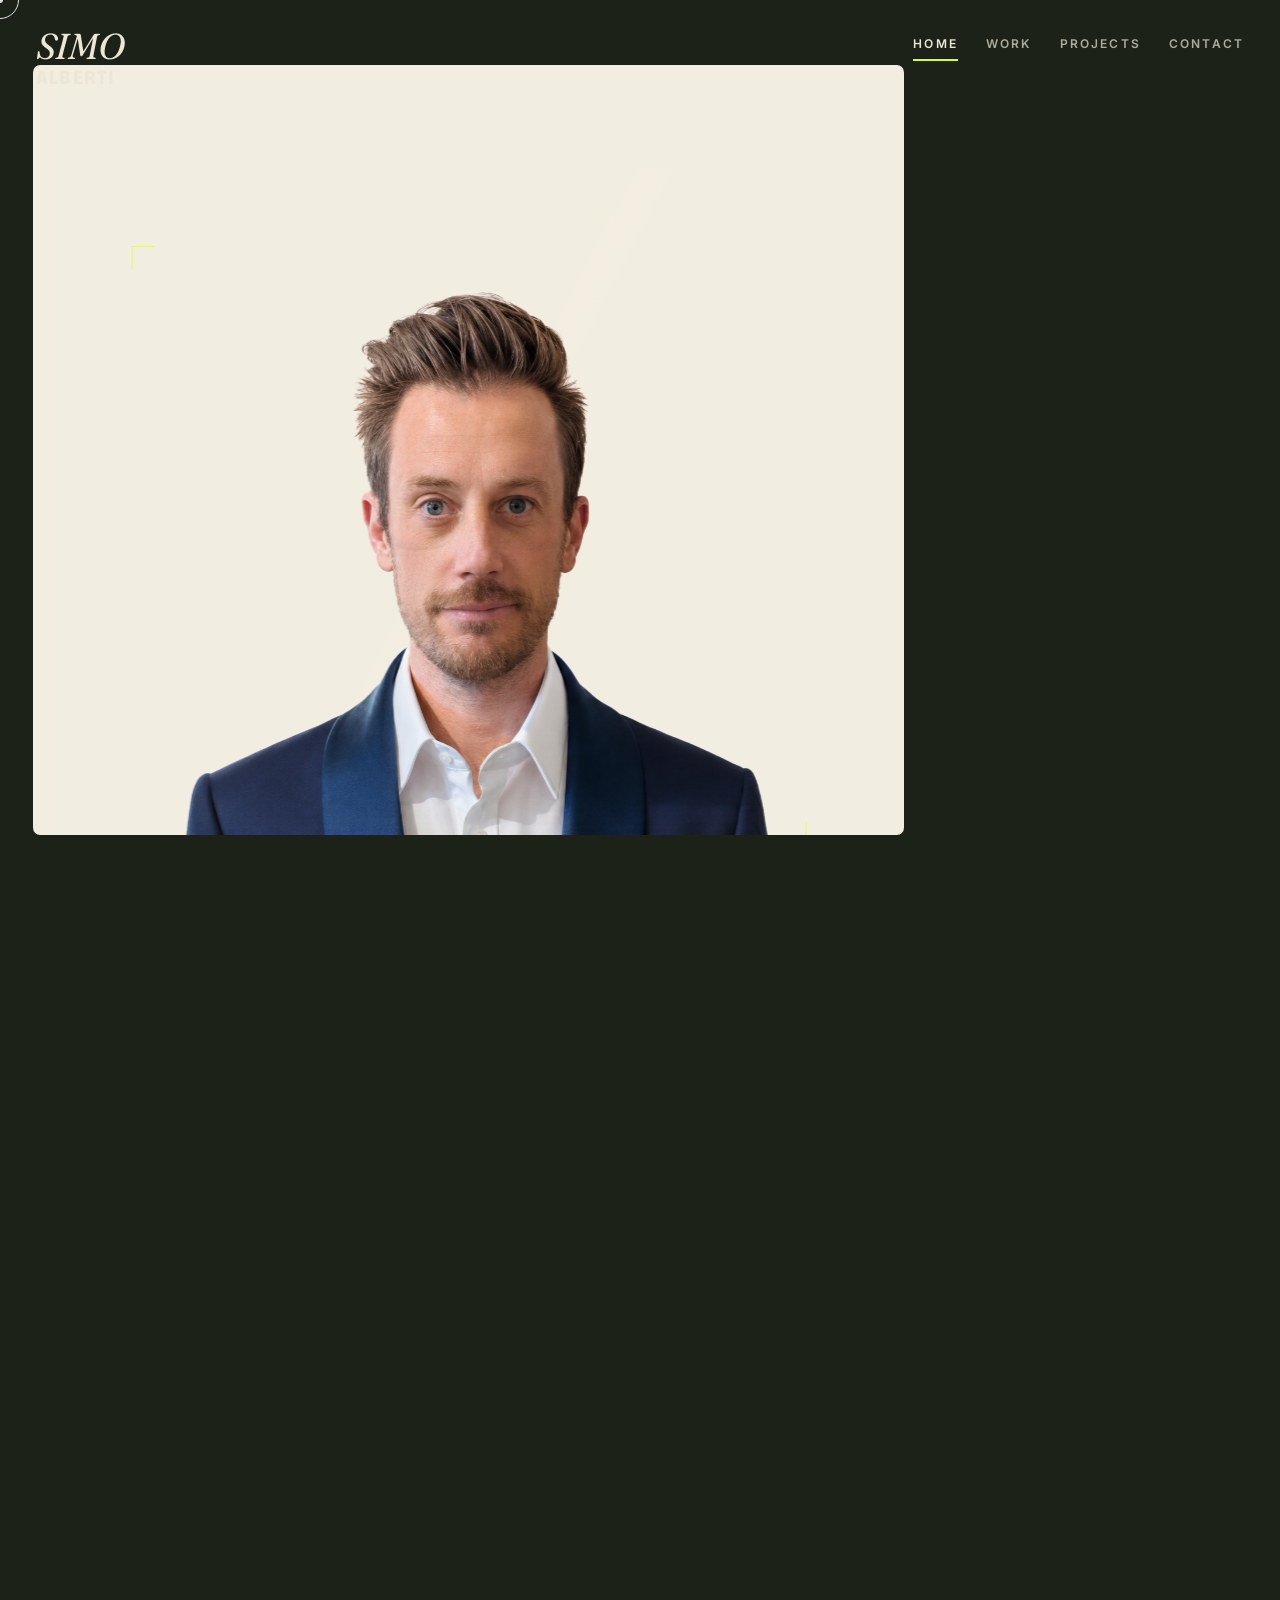
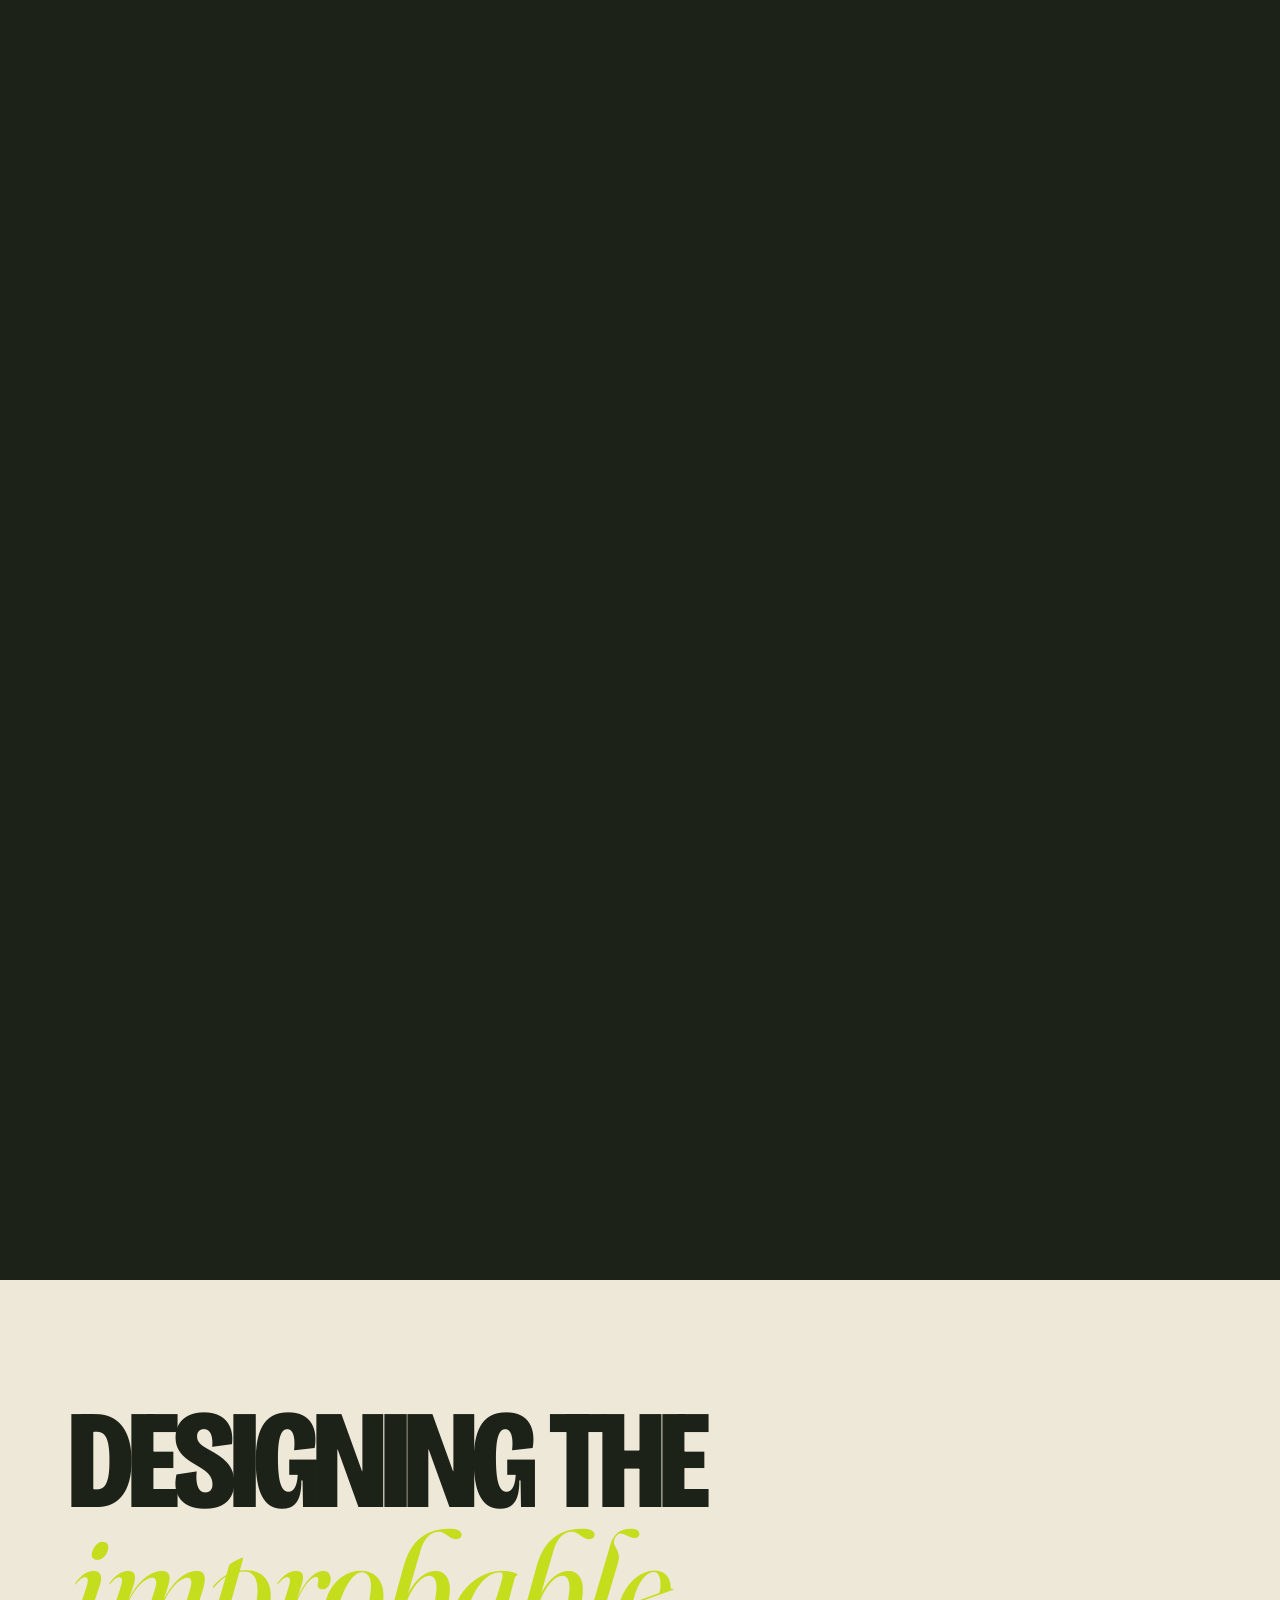
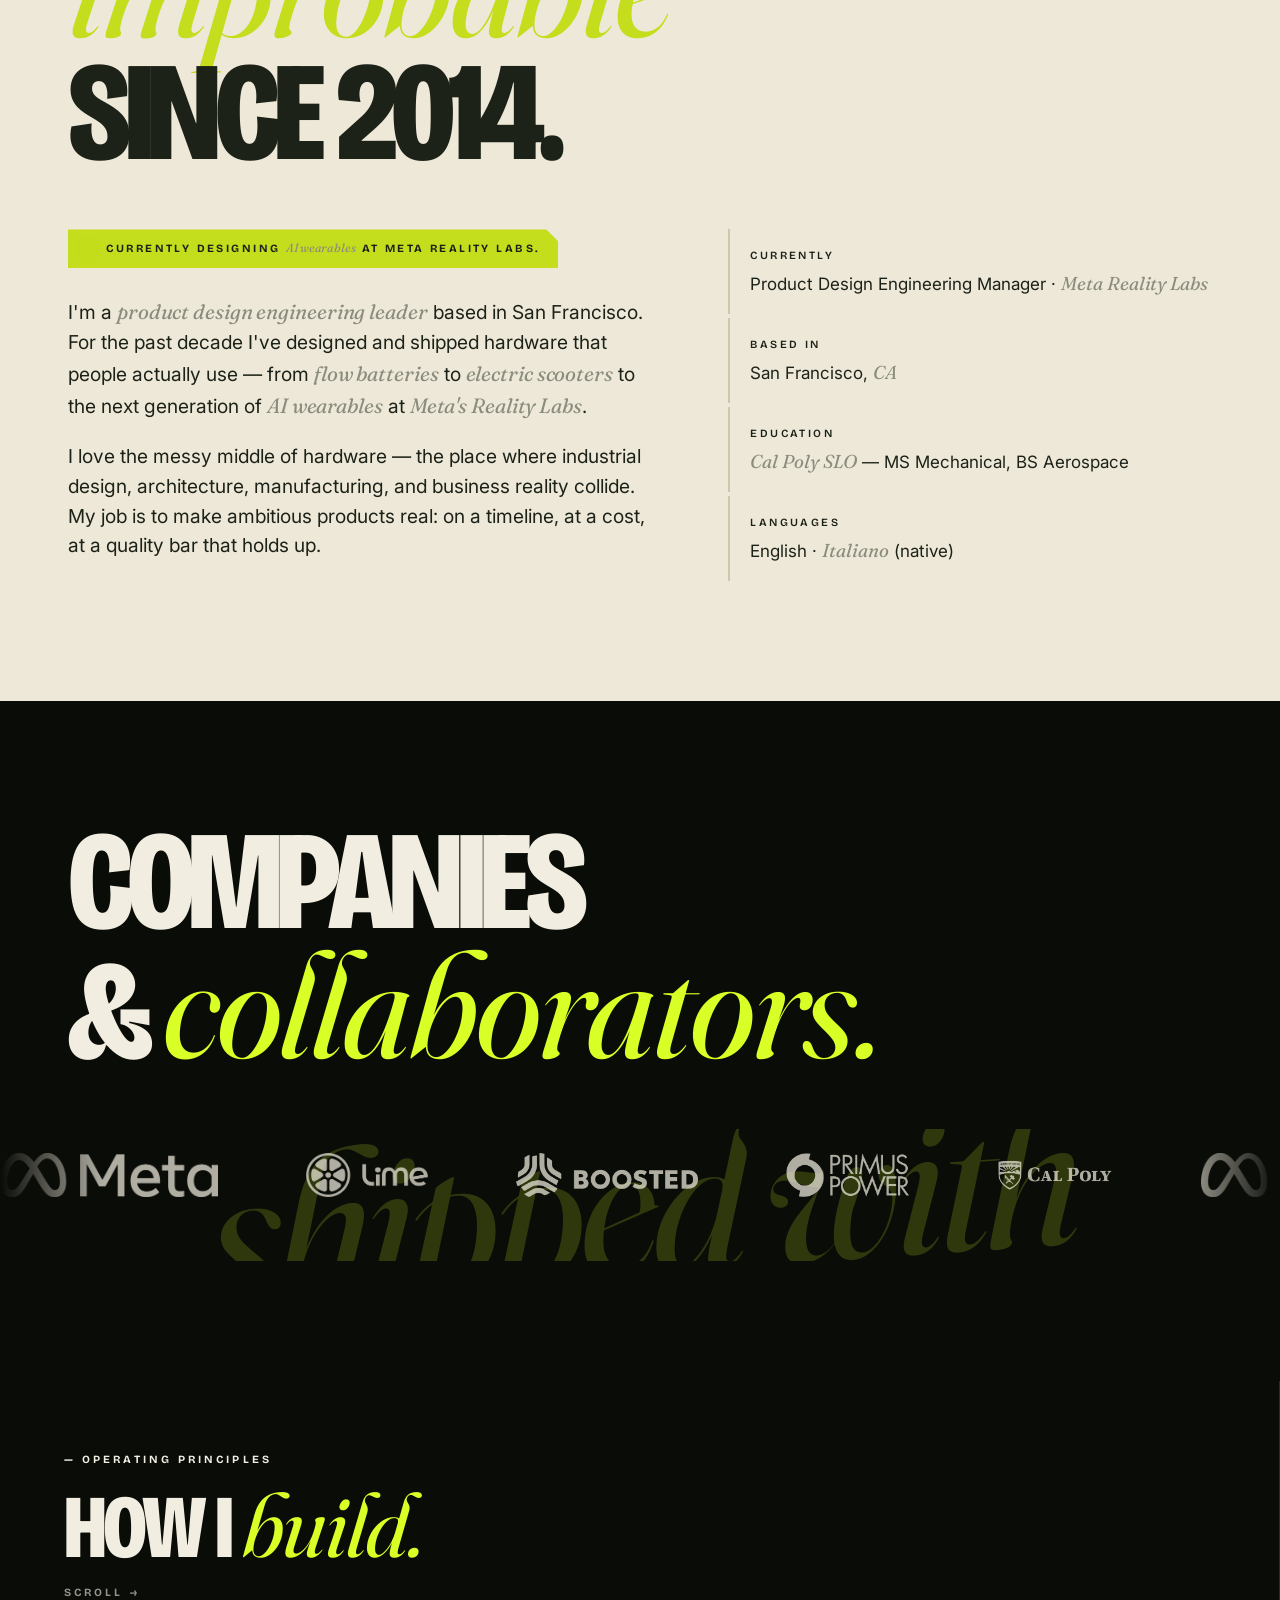
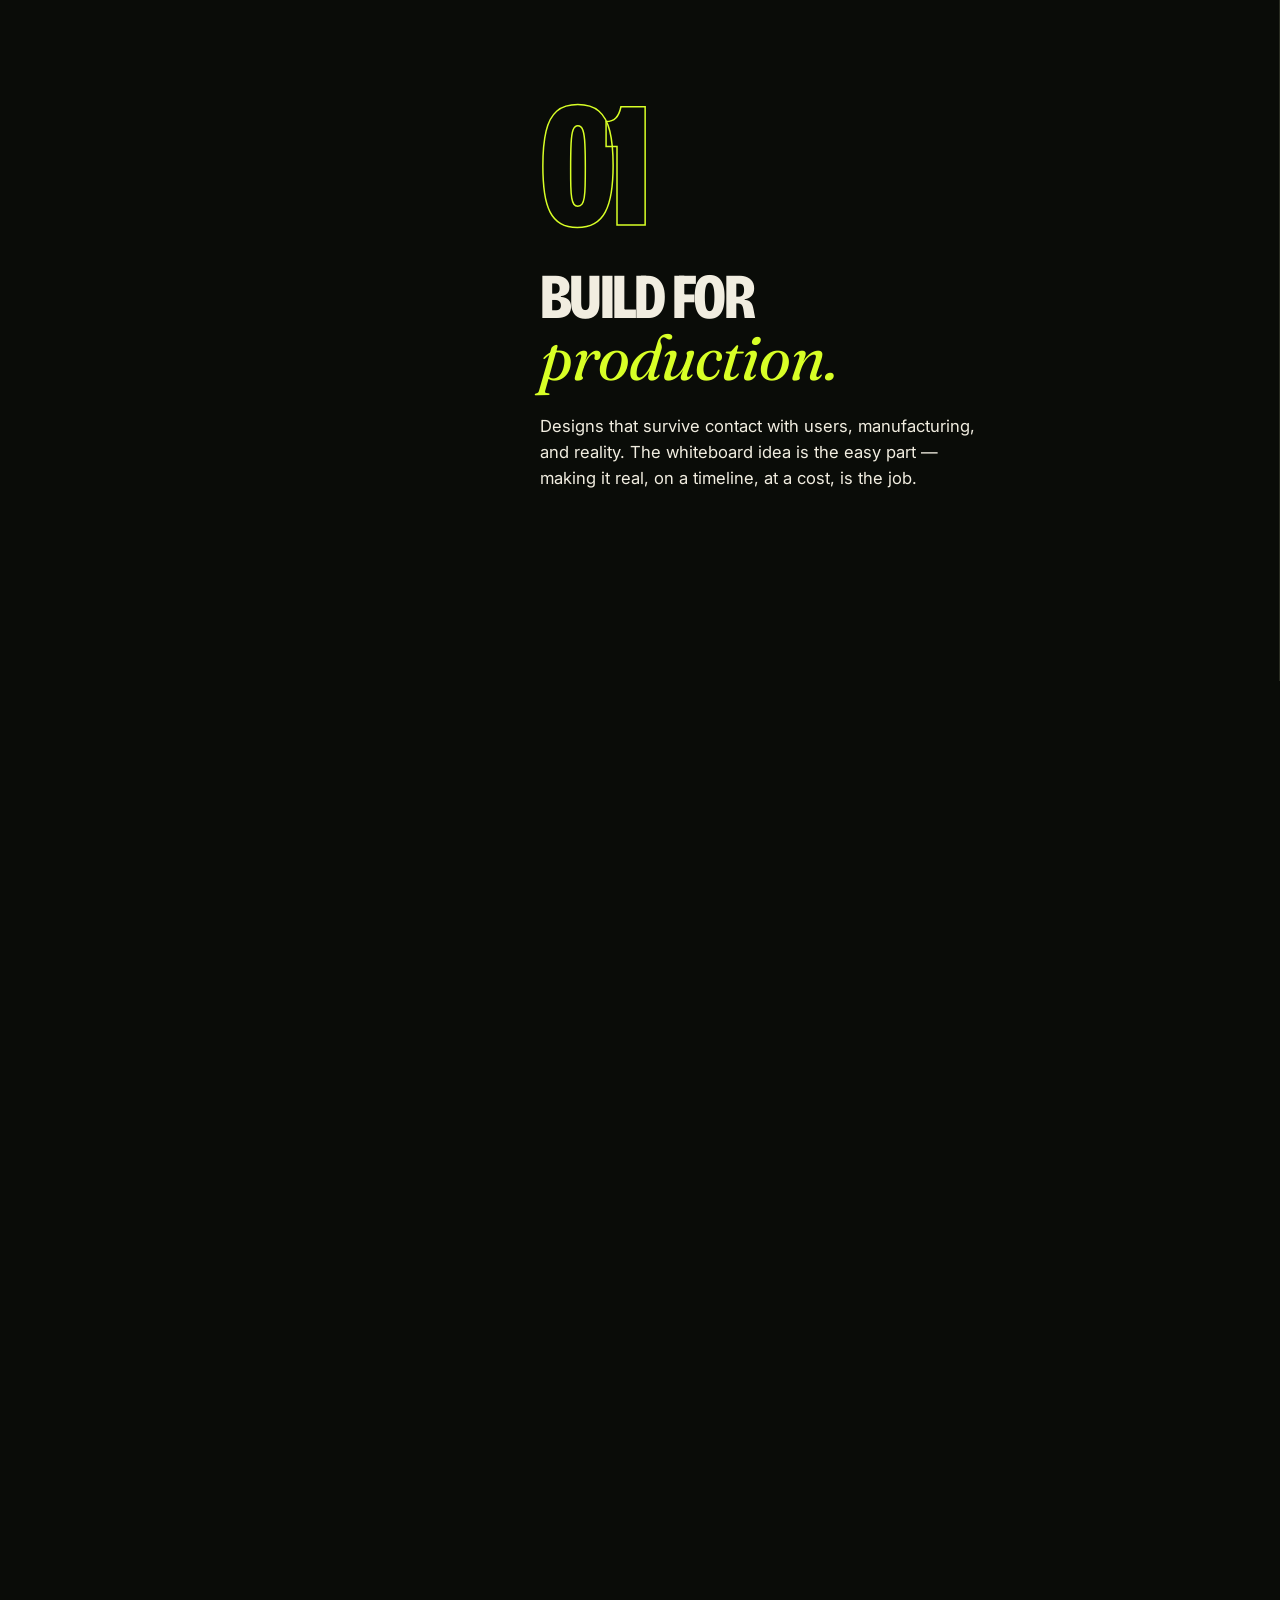
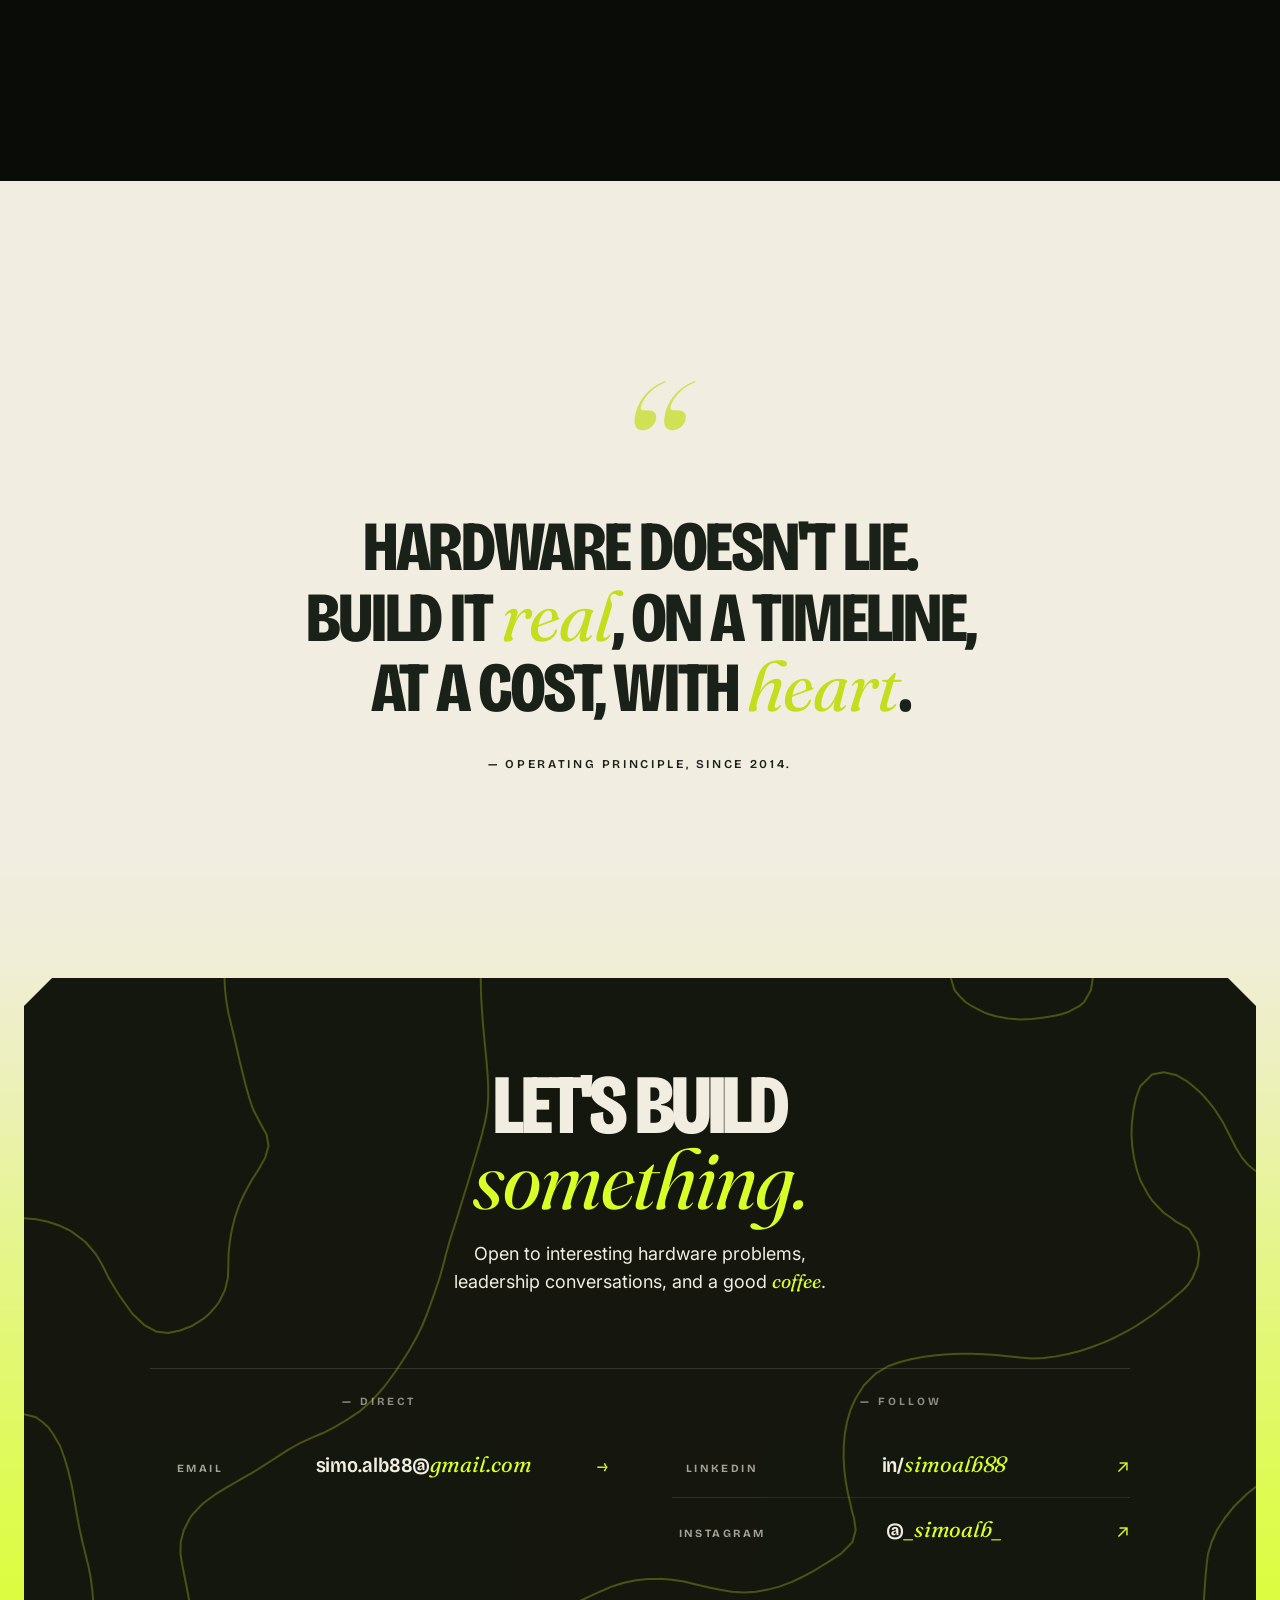
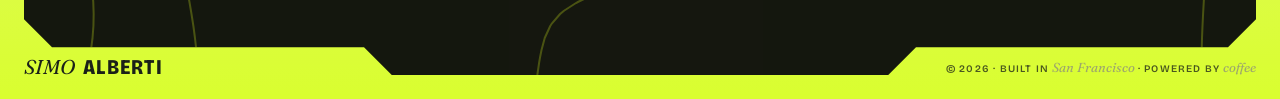
==== commit 06d10523: "Restore Work/Projects nav links with WIP placeholder pages Both pages share the site nav + a centere" ====
--- a/index.html
+++ b/index.html
@@ -50,6 +50,8 @@
       </a>
       <div class="nav-links">
         <a href="index.html" class="active">Home</a>
+        <a href="work.html">Work</a>
+        <a href="projects.html">Projects</a>
         <a href="#contact">Contact</a>
       </div>
     </div>
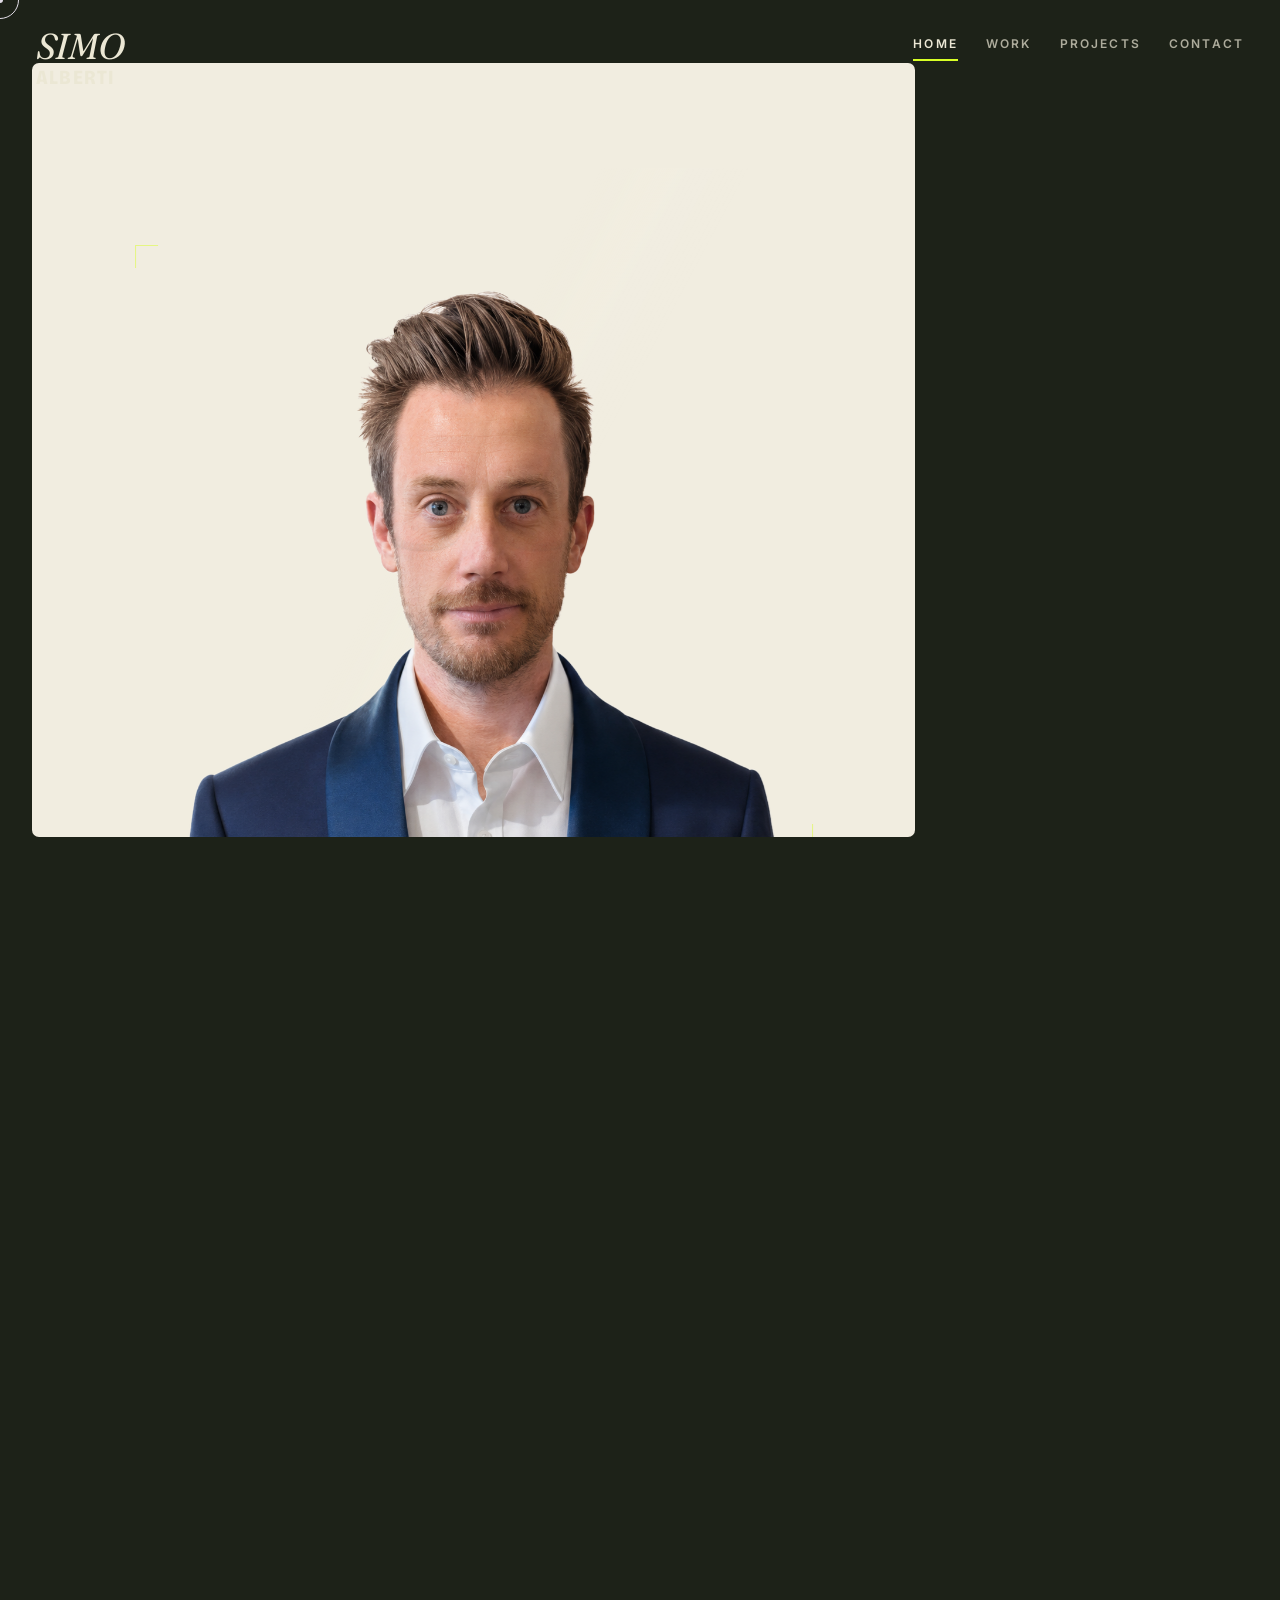
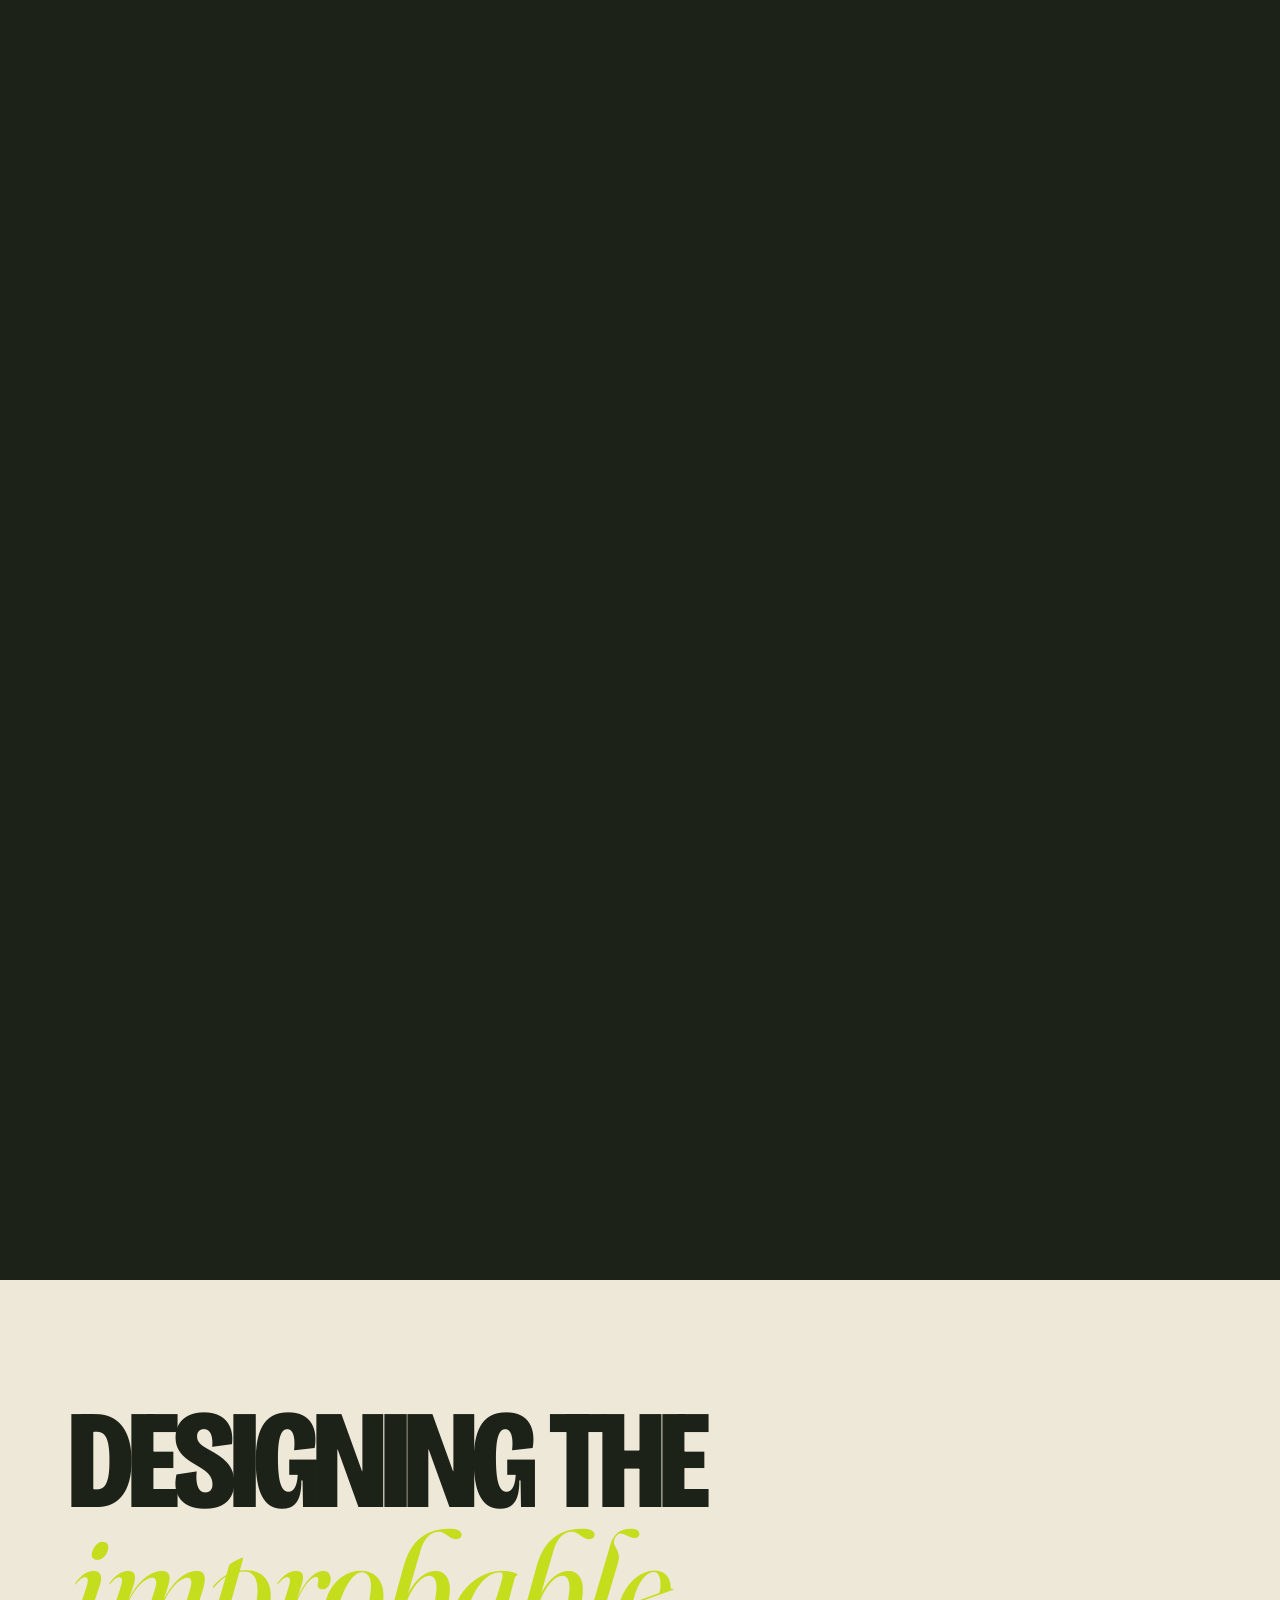
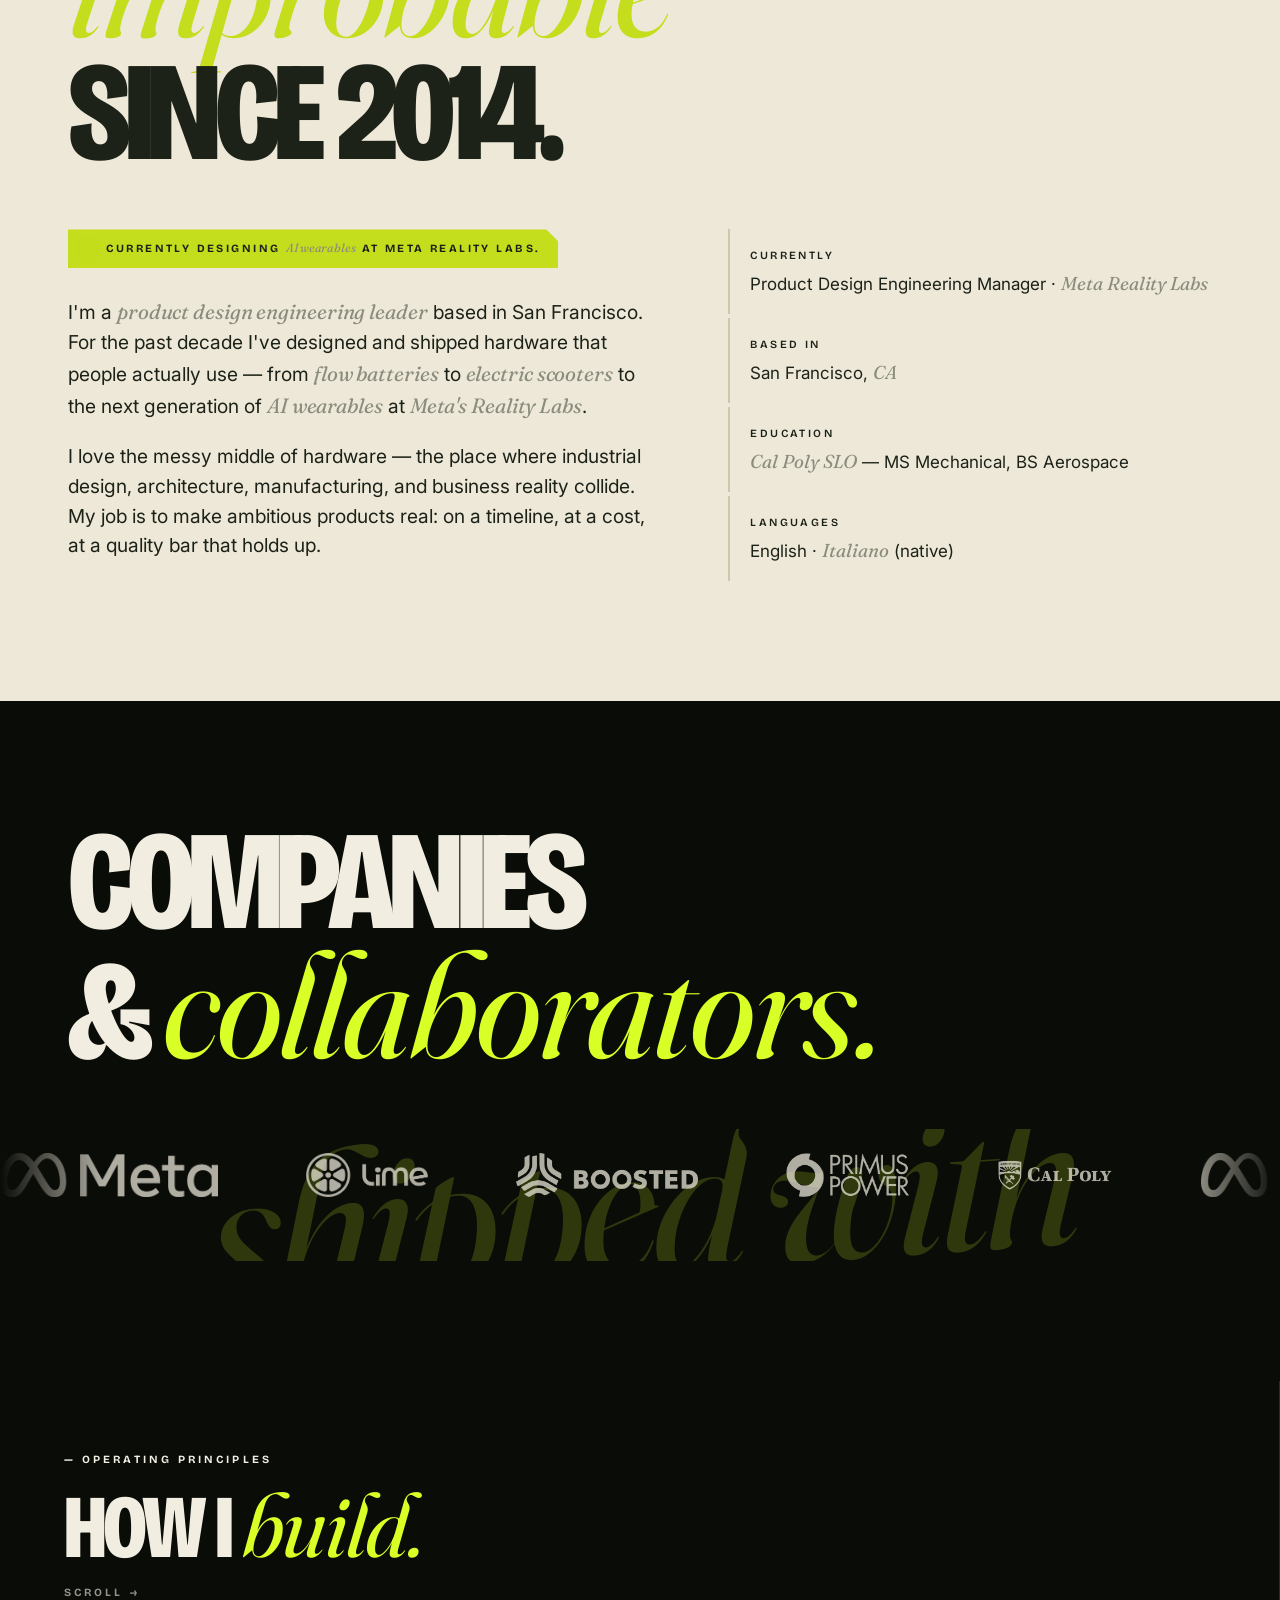
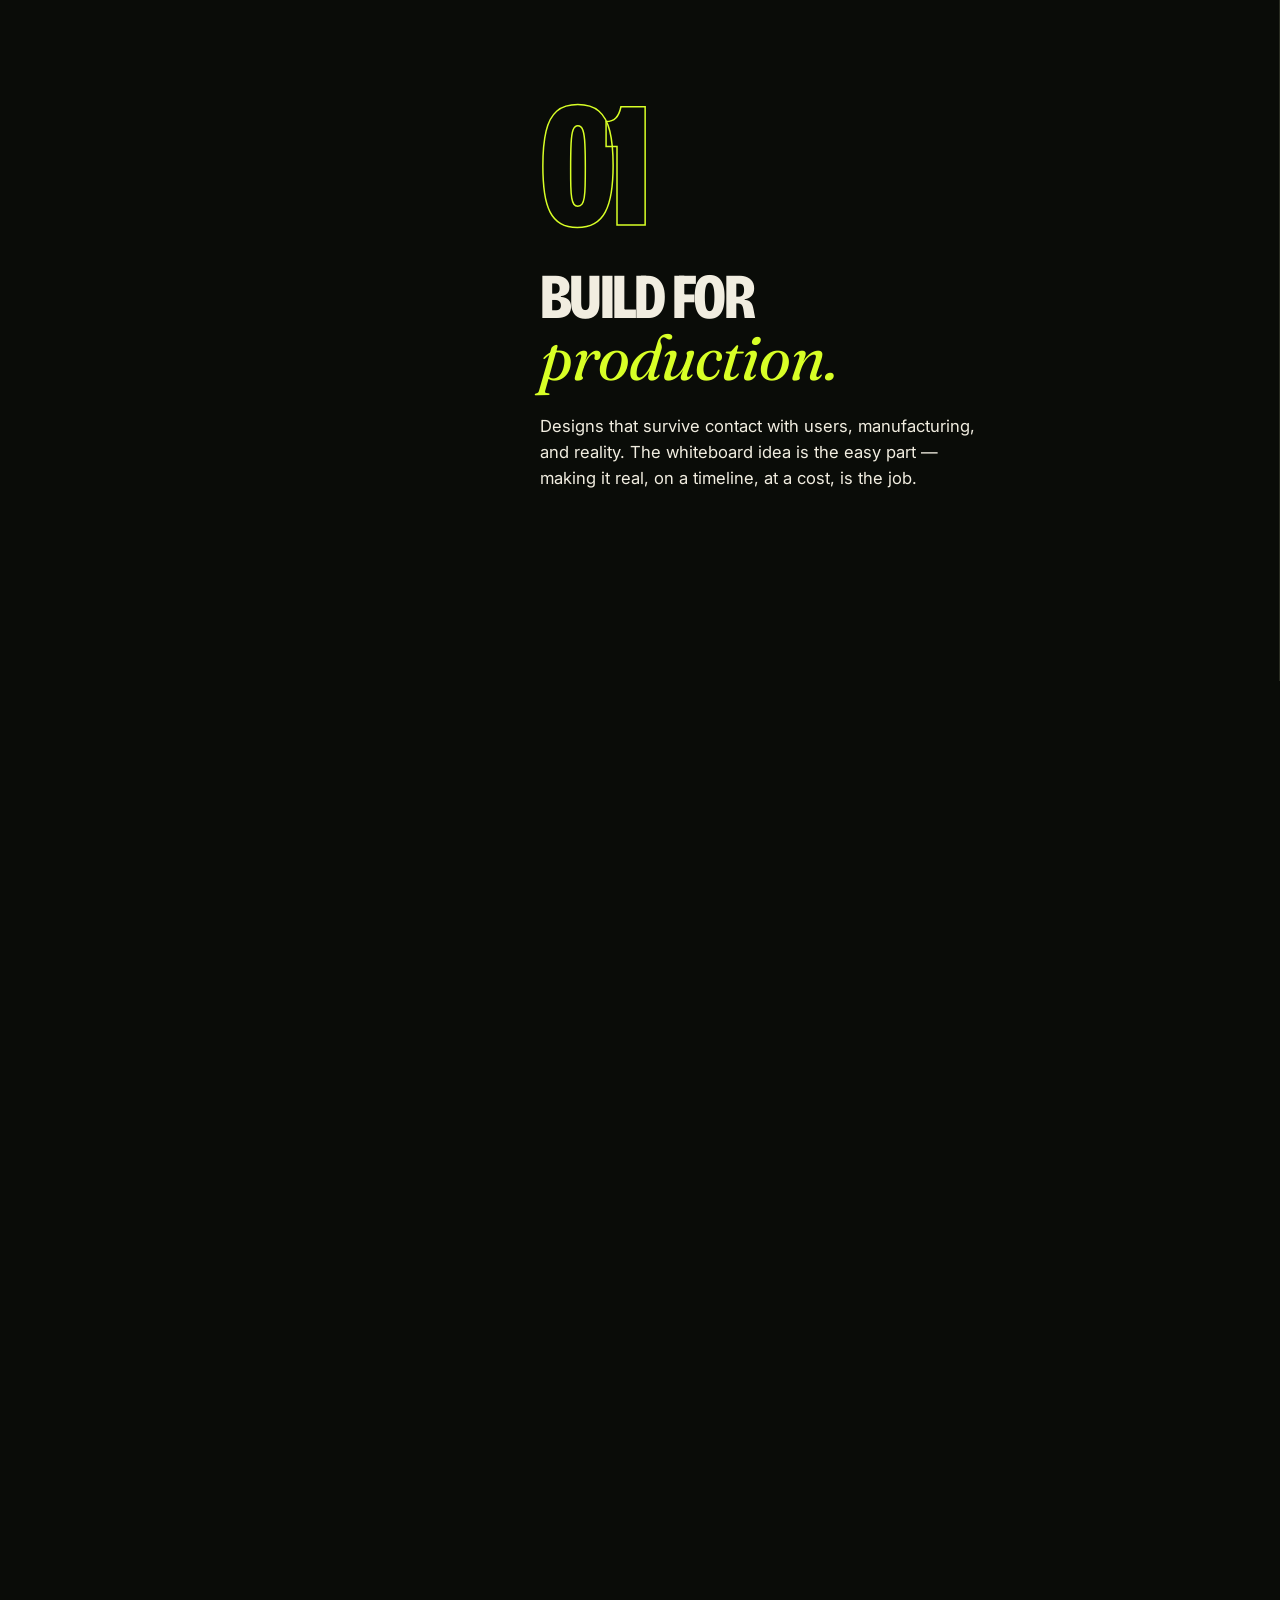
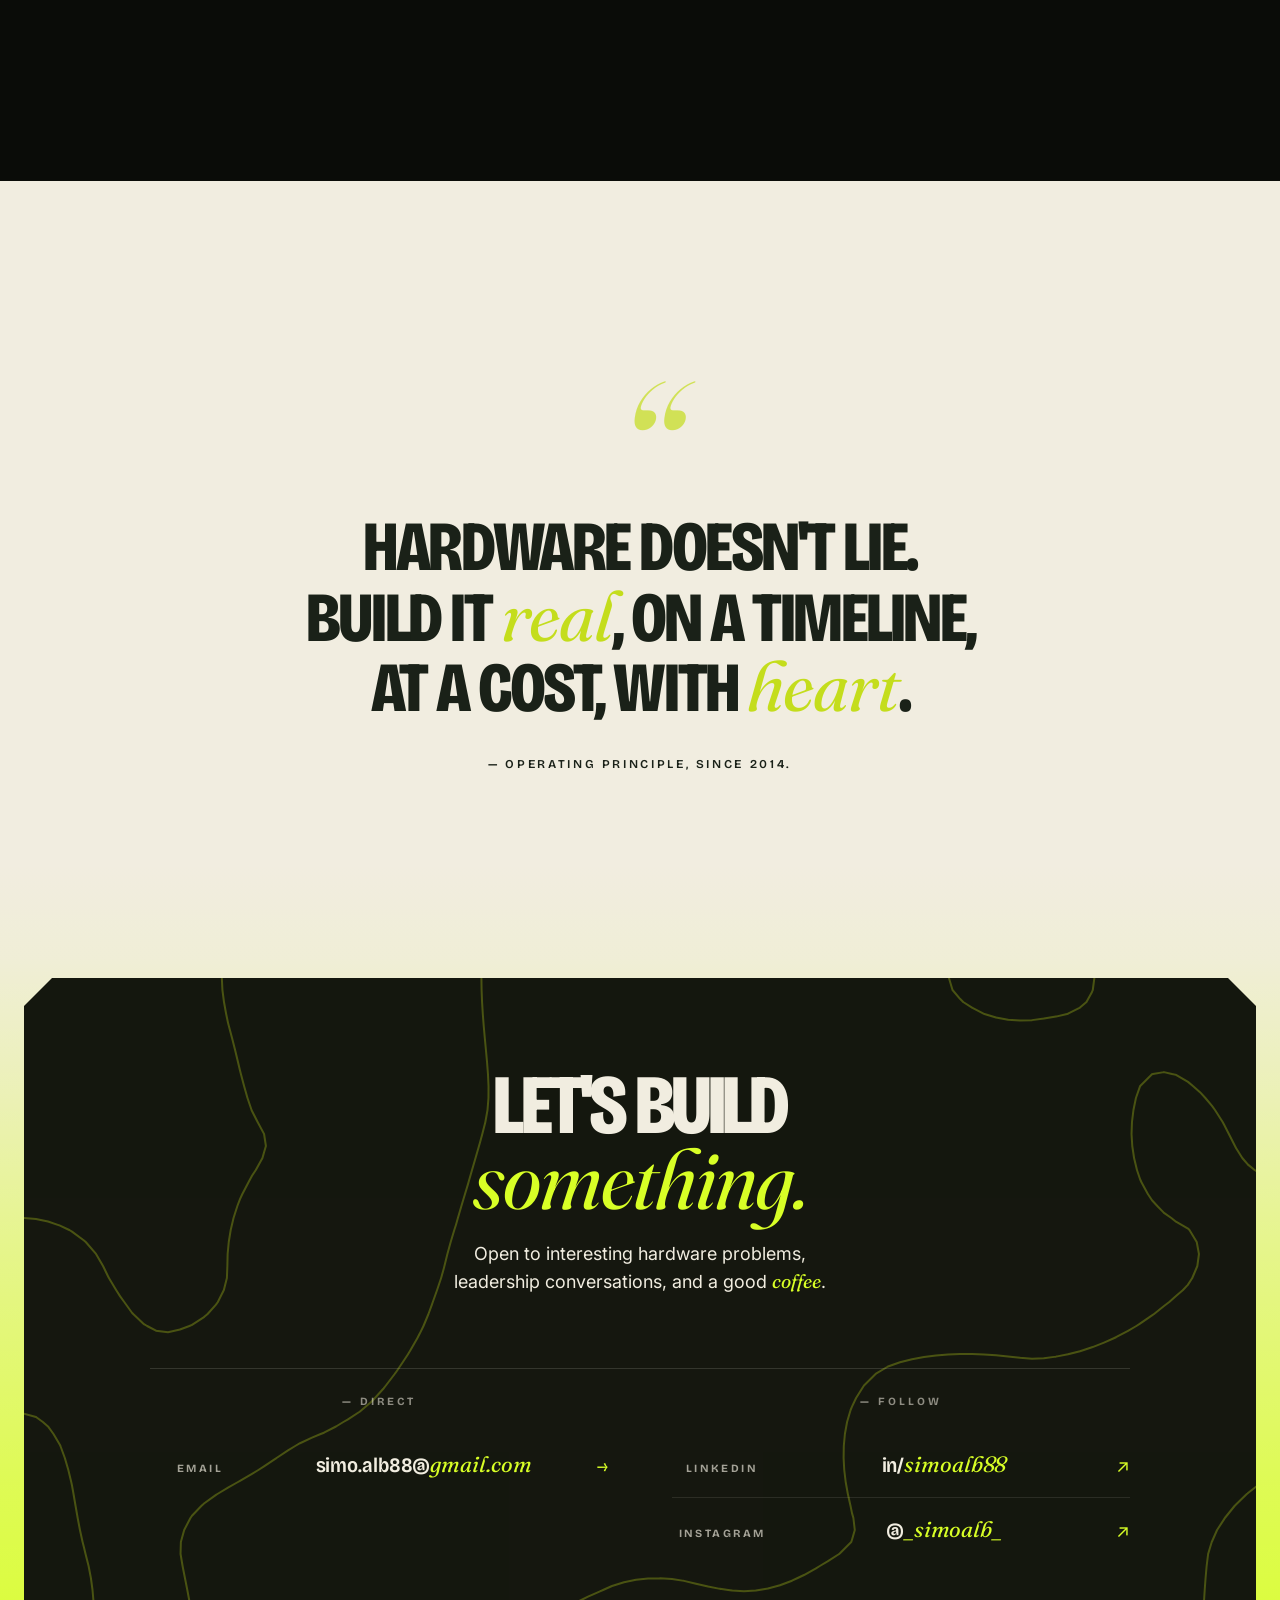
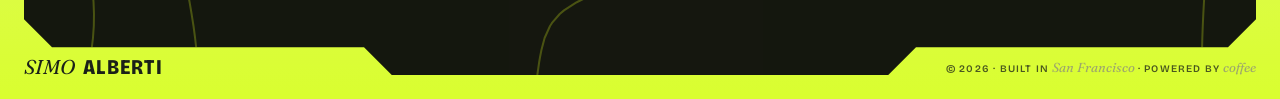
==== commit 01b875cd: "Add favicon: italic serif S on lime square Same favicon as the main site — wired into all WIP HTML p" ====
--- a/index.html
+++ b/index.html
@@ -4,6 +4,7 @@
   <meta charset="utf-8" />
   <meta name="viewport" content="width=device-width, initial-scale=1, viewport-fit=cover" />
   <meta name="theme-color" content="#1d2218" />
+  <link rel="icon" type="image/svg+xml" href="favicon.svg" />
   <title>Simo Alberti — Product Design Engineering Leader</title>
   <meta name="description" content="Ambitious Product Design Engineering leader fueled by optimism and a healthy disregard for the impossible." />
   <link rel="preconnect" href="https://fonts.googleapis.com">
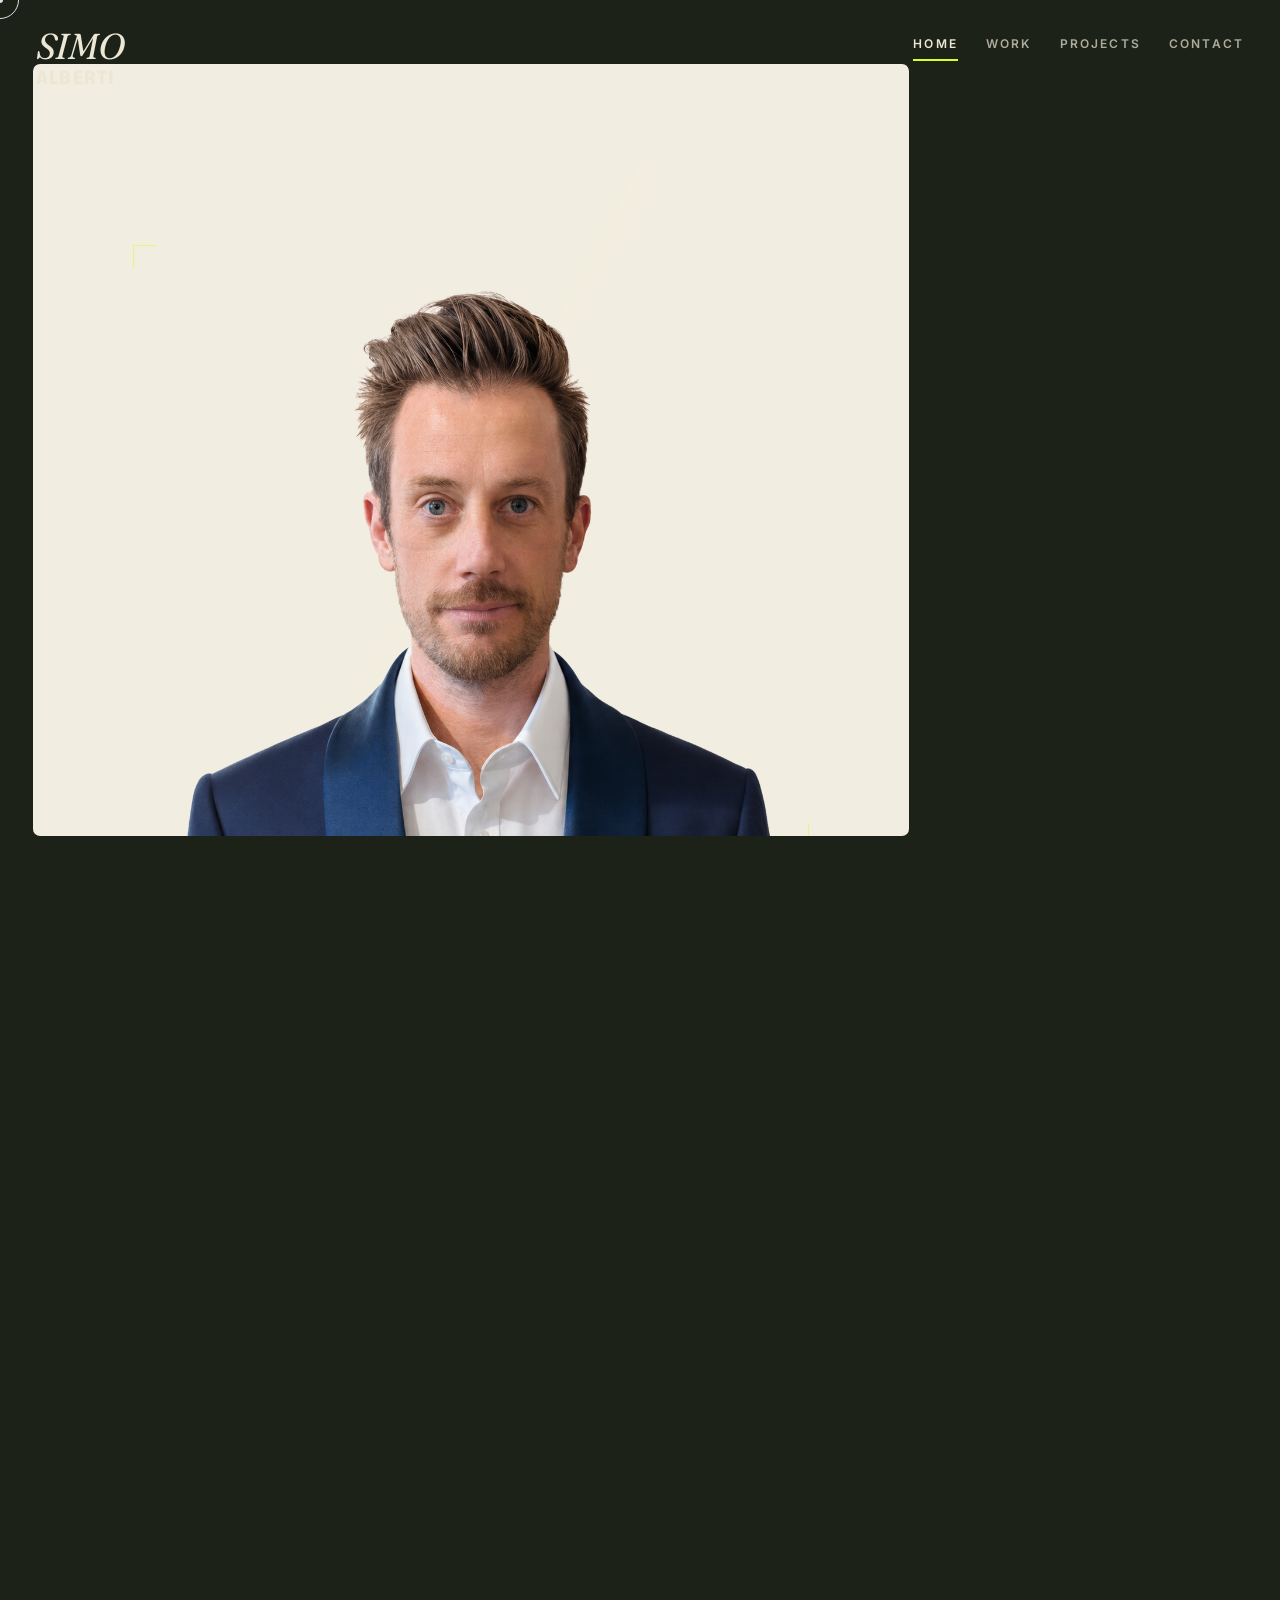
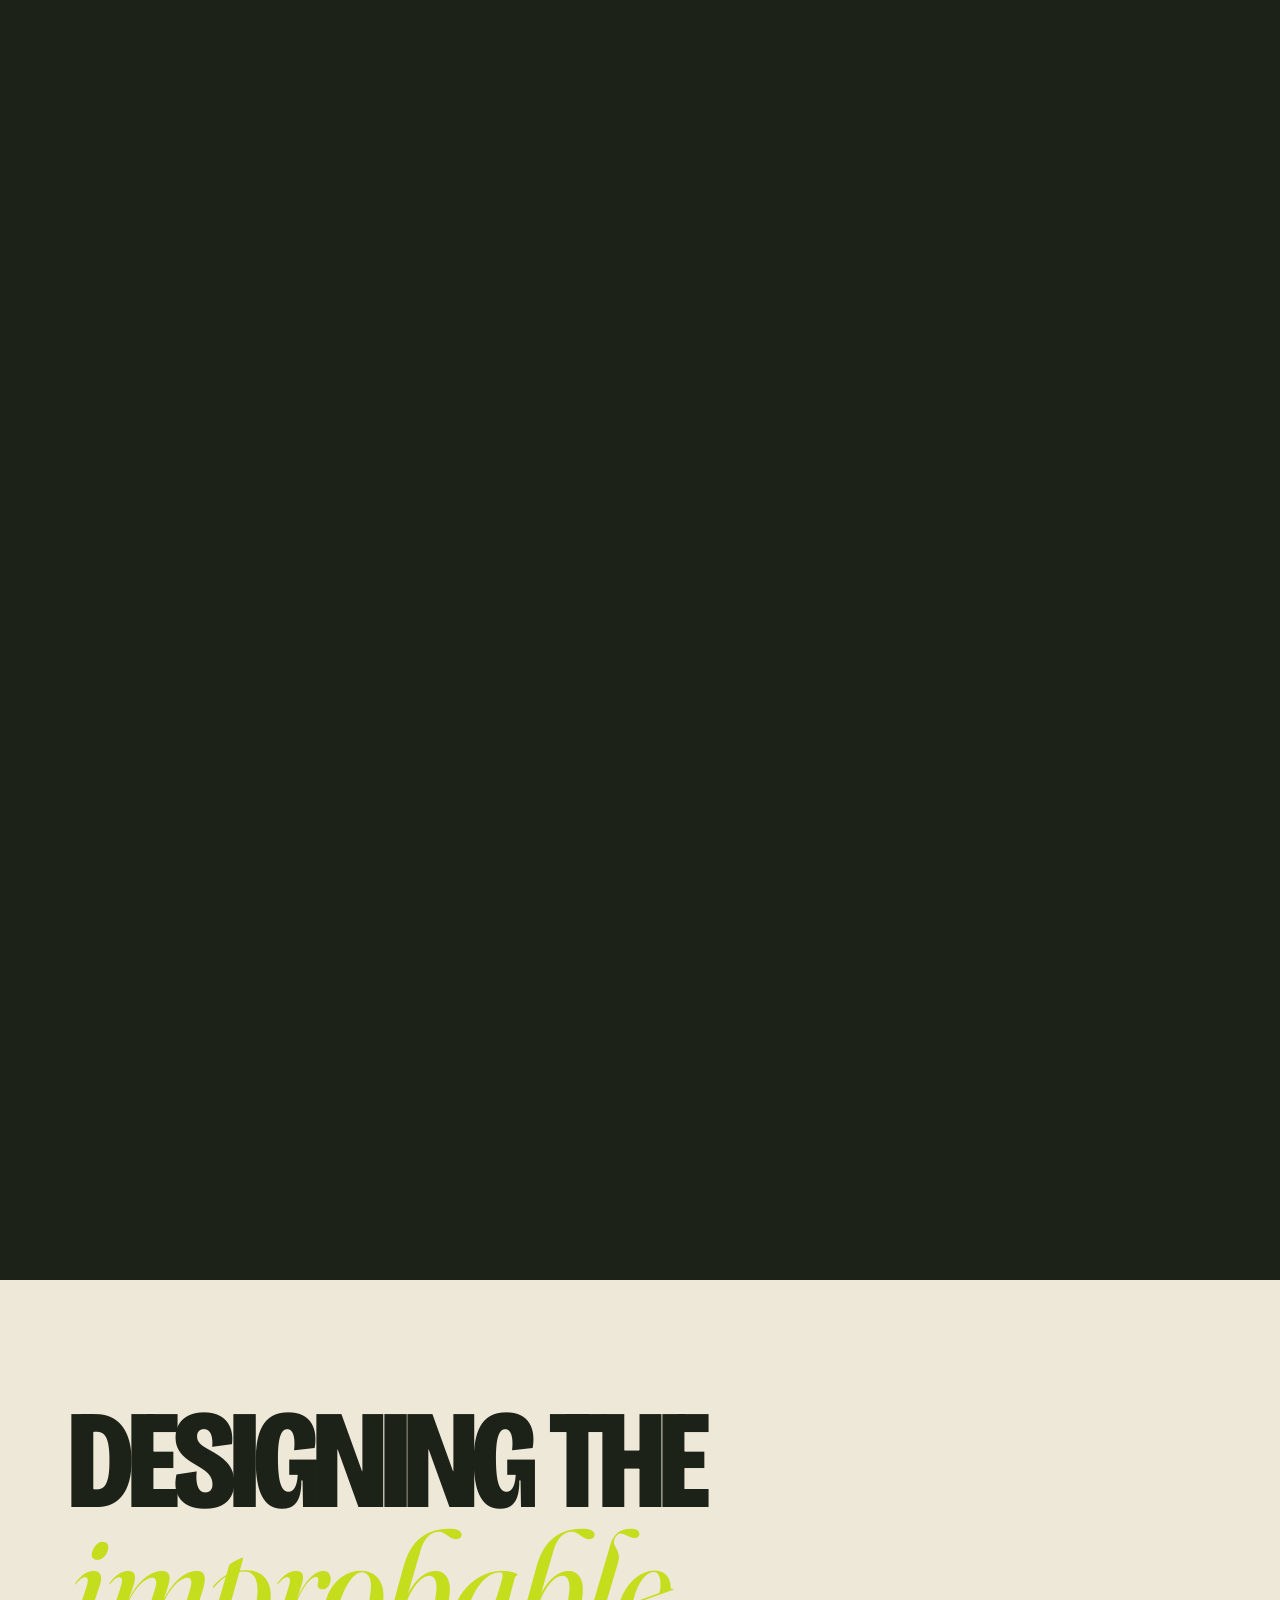
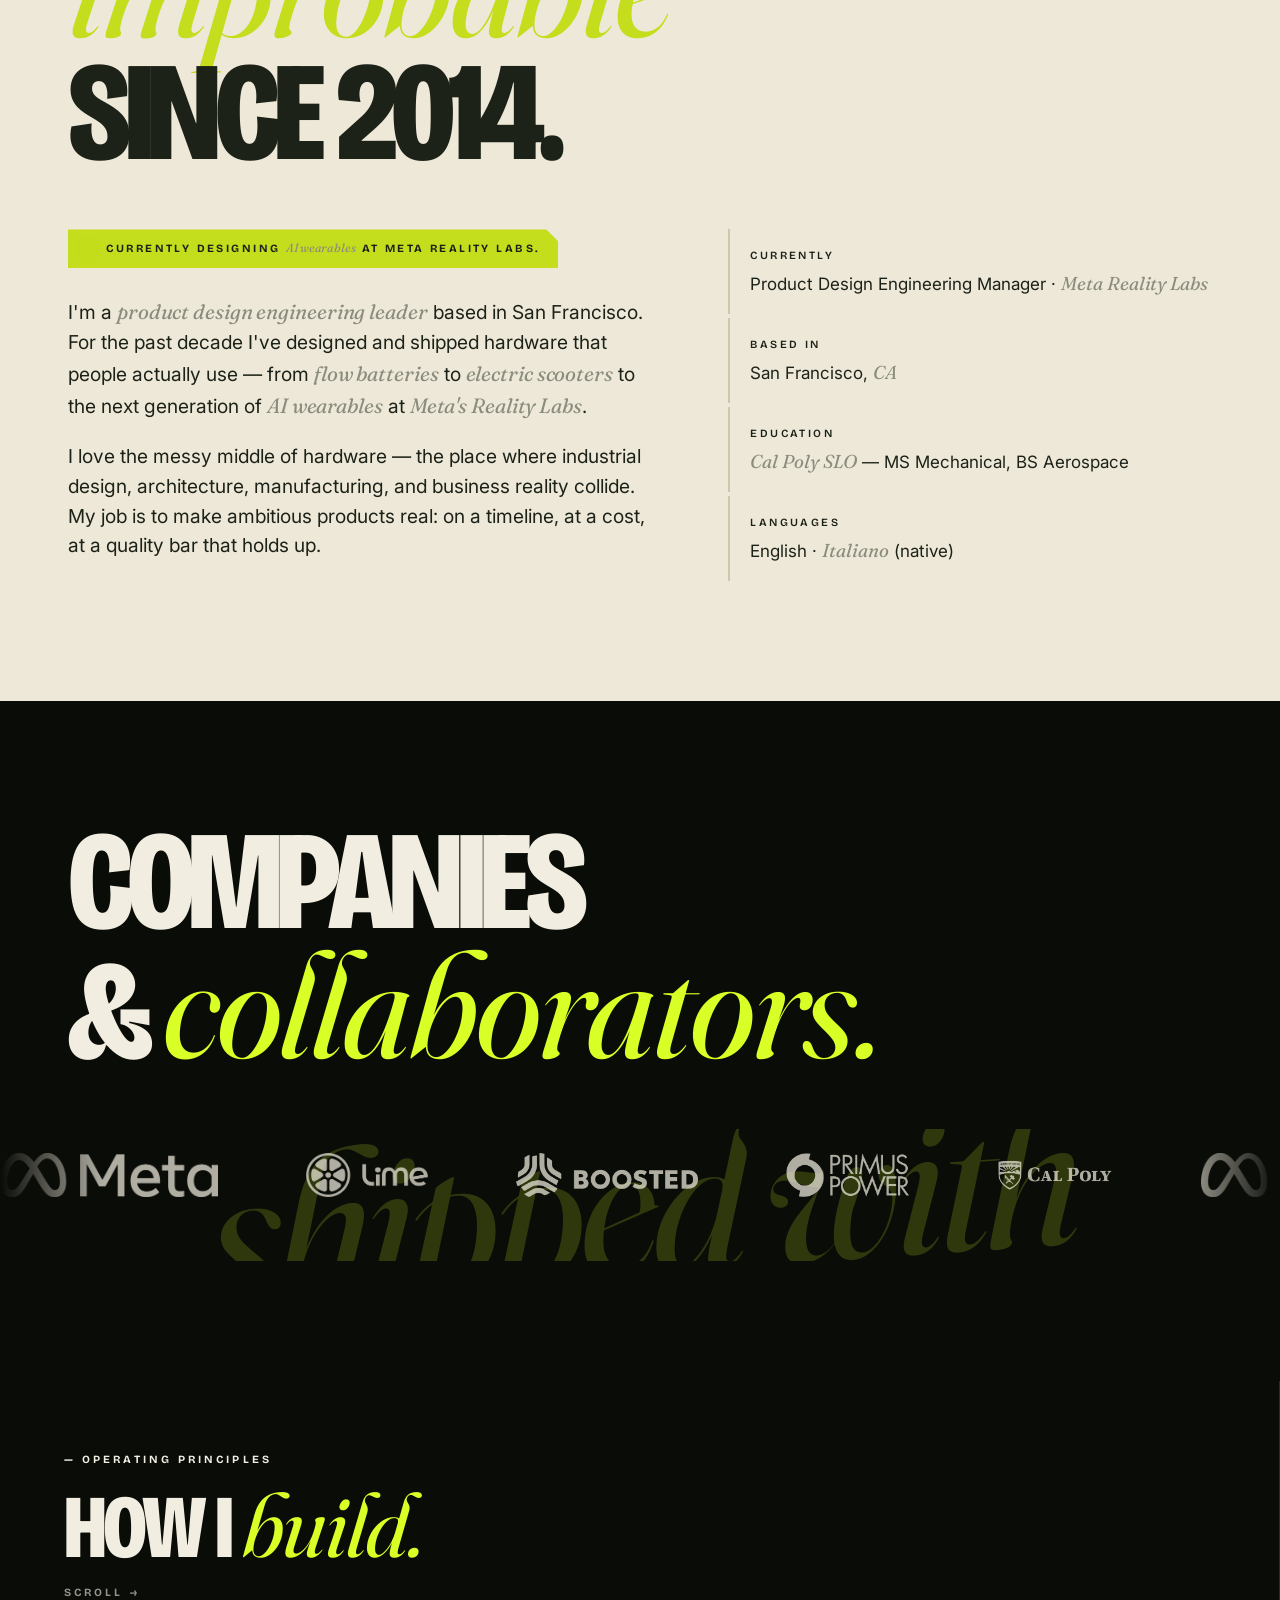
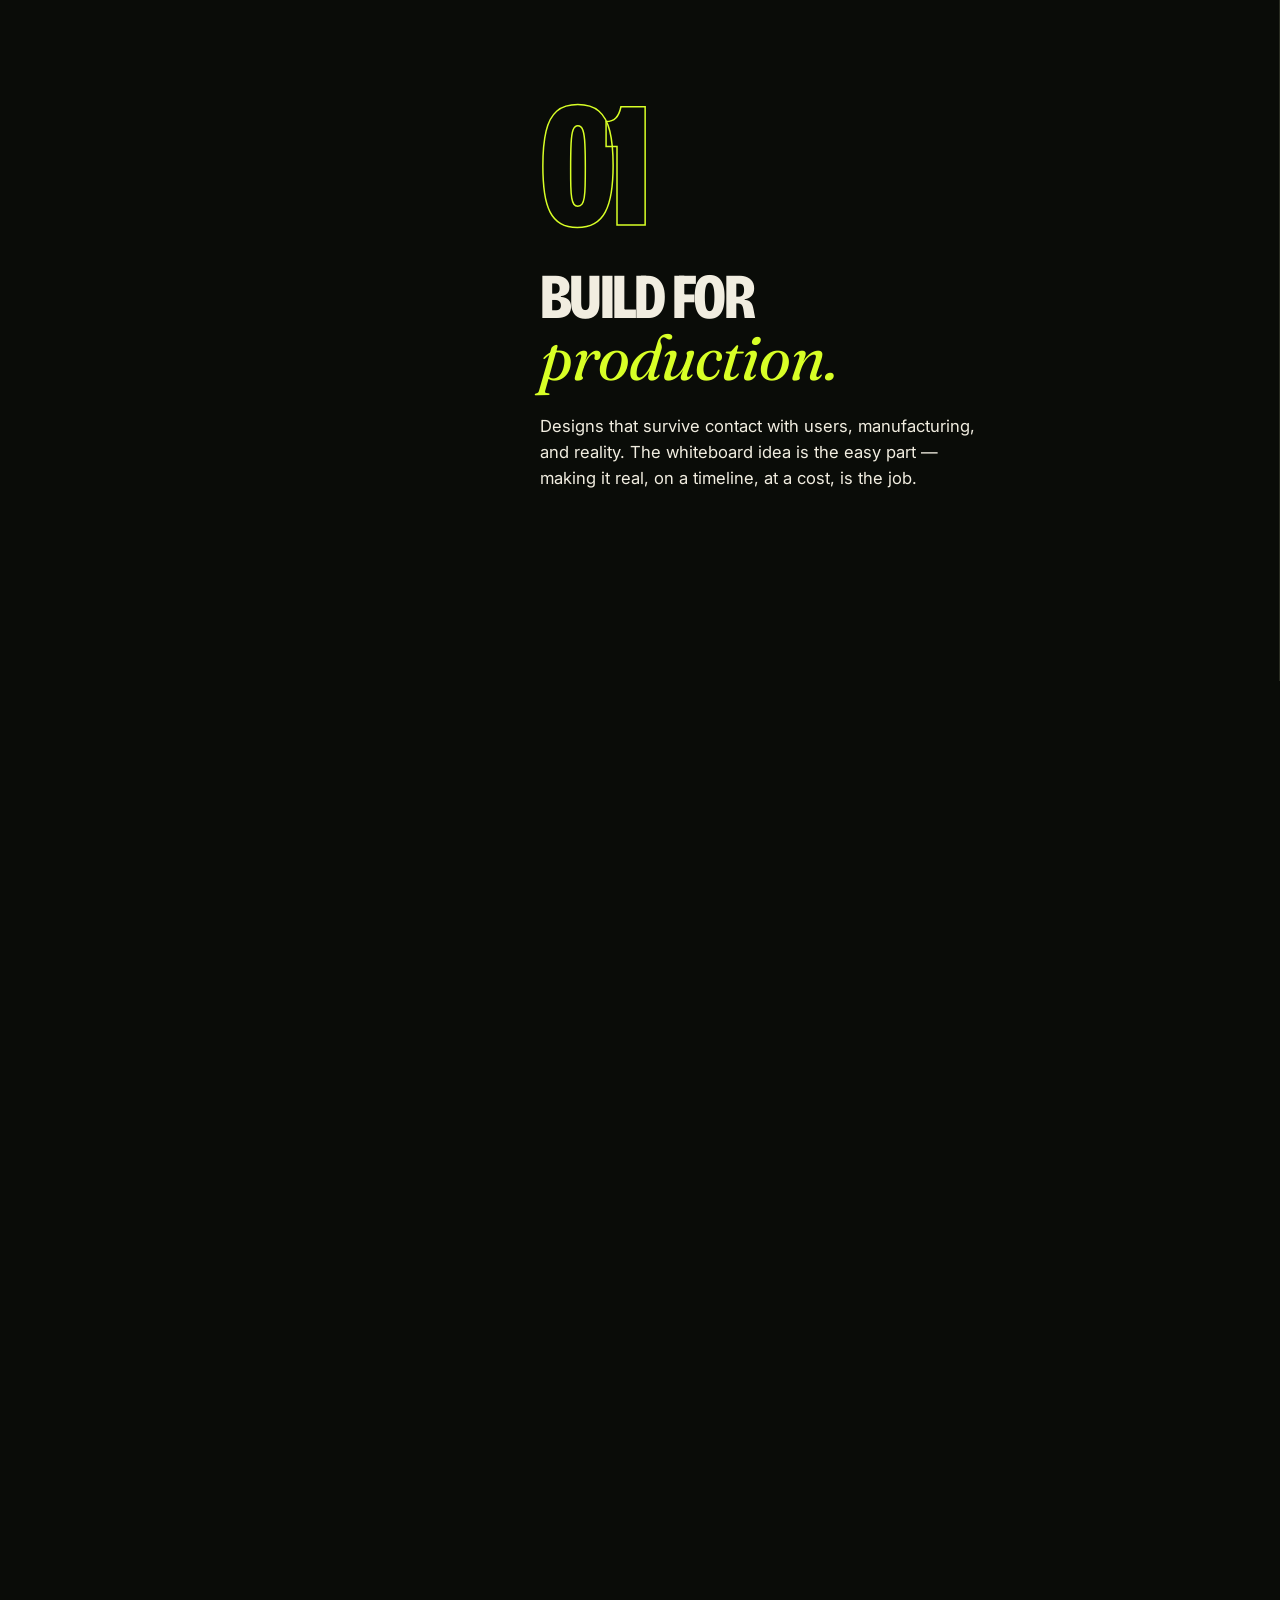
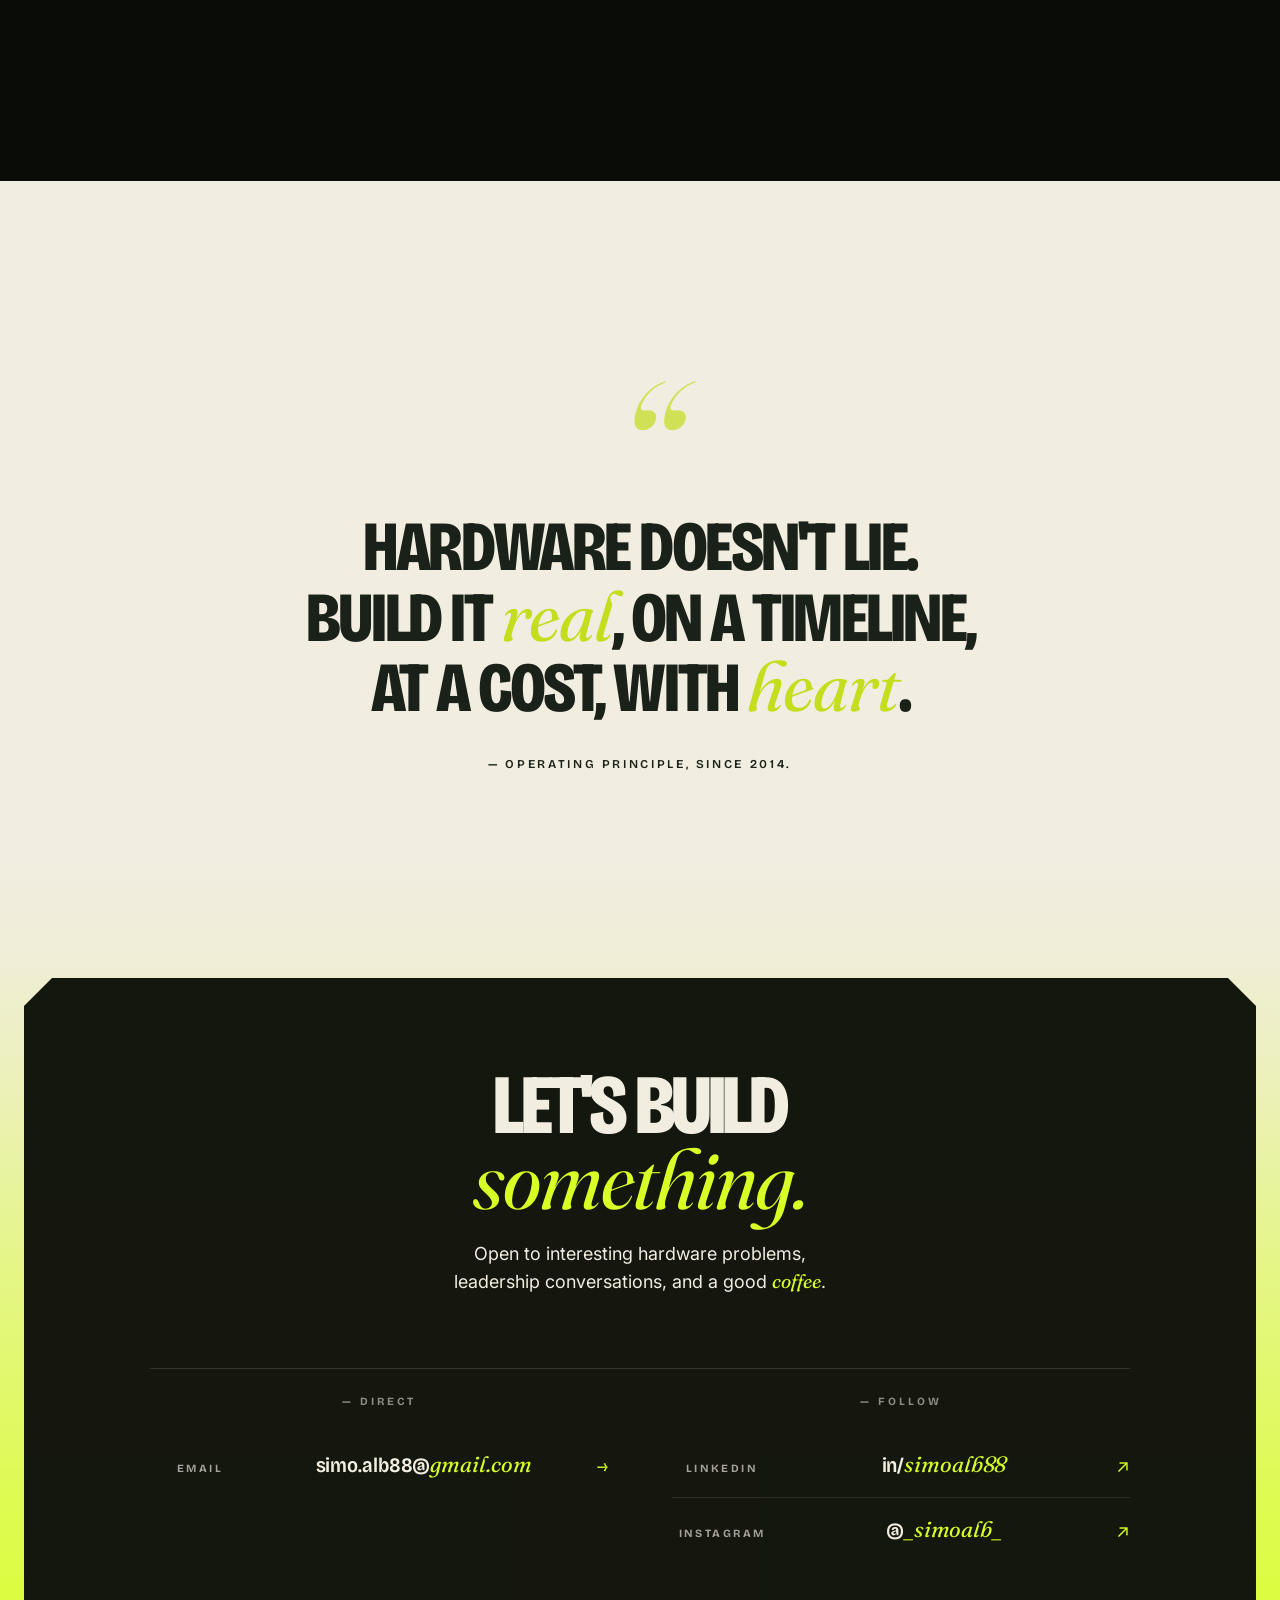
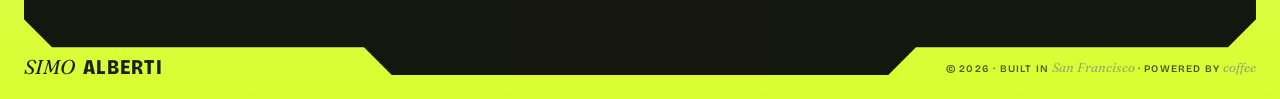
==== commit 5e0b96e7: "Sync front page: wireframe alignment fix + mobile tilt - Wireframe glasses now anchor at frame cente" ====
--- a/index.html
+++ b/index.html
@@ -10,7 +10,7 @@
   <link rel="preconnect" href="https://fonts.googleapis.com">
   <link rel="preconnect" href="https://fonts.gstatic.com" crossorigin>
   <link href="https://fonts.googleapis.com/css2?family=Bricolage+Grotesque:opsz,wght@12..96,400;12..96,500;12..96,600;12..96,700;12..96,800&family=Fraunces:ital,opsz,wght,SOFT@0,9..144,300..900,0..100;1,9..144,300..900,0..100&family=Inter:wght@400;500;600;700;800&display=swap" rel="stylesheet">
-  <link rel="stylesheet" href="css/style.css?v=123" />
+  <link rel="stylesheet" href="css/style.css?v=130" />
   <style>
     /* Canvas-driven water topo for the Stage. Fills the .topo-bg div
        which lives inside .stage-scale and scales with the tile. */
@@ -291,7 +291,7 @@
   </section>
 
   <script>document.getElementById("y").textContent = new Date().getFullYear();</script>
-  <script src="js/main.js?v=19"></script>
+  <script src="js/main.js?v=20"></script>
 
   <!-- ============================================================
        Stage water topo — canvas-rendered noise-field contours.
--- a/css/style.css
+++ b/css/style.css
@@ -726,18 +726,26 @@
    parallax = bigger shift. */
 .wf-glasses {
   position: absolute;
-  /* Track the bottom-anchored portrait. Eye position is roughly at
-     ~42cqh above the tile bottom on the rendered image. Using cqh
-     (same unit family as .frame) so the glasses stay locked to the
-     face across every aspect ratio. */
-  left: 50.8%;
+  /* Track the bottom-anchored portrait. The portrait .frame is
+     centered at left:50% with its size driven by container HEIGHT
+     (85cqh wide). Anchoring at left:50% with a small horizontal
+     offset in cqh keeps the glasses locked to the face regardless
+     of viewport WIDTH — earlier `left: 50.8%` drifted because 0.8%
+     of stage-width grew in pixels as the window widened, while the
+     portrait's width (driven by cqh) didn't.
+
+     Horizontal face offset (~1.3cqh ≈ 1.5% of frame width) accounts
+     for the face sitting slightly right of the image's geometric
+     center. Vertical anchor stays at 42cqh — eye line above the
+     tile bottom. */
+  left: 50%;
   top: auto;
   bottom: 42cqh;
   /* Chained transforms (read right-to-left for visual effect):
-       rotateY/X → perspective → centering offset → parallax shift */
+       rotateY/X → perspective → centering offset → parallax + face-offset */
   transform:
     translate(
-      calc(var(--tilt-yn, 0) * 2.5px),
+      calc(var(--tilt-yn, 0) * 2.5px + 1.3cqh),
       calc(var(--tilt-xn, 0) * -2.5px)
     )
     translate(-50%, 50%)
@@ -1735,6 +1743,106 @@
 @media (max-width: 760px) {
   .cc-grid { grid-template-columns: 1fr; gap: 40px; }
   .cc-link { grid-template-columns: 90px 1fr auto; gap: 14px; }
+}
+
+/* =============================================================
+   Inverted contact card — light card on dark section.
+   Used on pages that already live on a dark background (e.g.
+   work.html) so the page doesn't abruptly flip theme just to
+   host the contact card. Apply by adding `.contact-invert` to
+   the #contact section.
+   ============================================================= */
+#contact.contact-invert {
+  background: var(--bg-dark);
+}
+/* Replace the cream-bg lime halo with a softer, deeper lime glow
+   from below — still ties to the brand accent, but doesn't fight
+   the dark surroundings. */
+#contact.contact-invert::before {
+  background: linear-gradient(
+    to top,
+    rgba(216, 255, 38, 0.30) 0%,
+    rgba(216, 255, 38, 0.14) 22%,
+    rgba(216, 255, 38, 0.04) 48%,
+    rgba(216, 255, 38, 0)    70%
+  );
+}
+/* Card flips to cream; inside the card we adopt the same colour
+   tokens as the rest of the site's light-theme sections so the
+   typography reads identically (e.g. body em = muted warm gray,
+   big editorial em = punchy lime). The section around the card
+   stays on the default dark theme so the meta strip outside the
+   card matches the rest of the dark page. */
+.contact-invert .cc-card {
+  /* Local theme-light token overrides for the card's subtree.
+     Mirrors the light-theme palette documented in styleguide.html:
+       --fg          = #1a2118
+       --accent      = #c4dd1c   (mellow lime, light-theme variant)
+       --accent-body = #8a8c7e   (warm gray, for body em accents)
+  */
+  --bg: var(--bg-light);
+  --fg: #1a2118;
+  --accent: #c4dd1c;
+  --accent-body: #8a8c7e;
+  background: var(--bg-light);
+  color: var(--fg);
+}
+.contact-invert .cc-card .cc-topo {
+  /* Bump opacity — lime contours have less contrast on cream than
+     they do on near-black. */
+  opacity: 0.55;
+}
+.contact-invert .cc-title { color: var(--fg); }
+.contact-invert .cc-lead  { color: var(--fg); }
+
+/* Only the title em ("something.") gets the punchy lime accent. */
+.contact-invert .cc-title em { color: var(--accent); }
+
+/* Body paragraph em + handle em inside link values → muted warm gray
+   (--accent-body in light theme). */
+.contact-invert .cc-lead em,
+.contact-invert .cc-link-v em { color: var(--accent-body); }
+
+/* Arrows are not accents — same colour as the row text. */
+.contact-invert .cc-link-arr { color: var(--fg); opacity: 0.55; }
+.contact-invert .cc-link:hover .cc-link-arr { opacity: 1; }
+
+.contact-invert .cc-grid {
+  border-top-color: rgba(26, 33, 24, 0.14);
+}
+.contact-invert .cc-col-tag {
+  /* "— Direct" / "— Follow" section titles — standard text, no
+     accent / opacity dimming. */
+  color: var(--fg);
+  opacity: 1;
+}
+.contact-invert .cc-link {
+  color: var(--fg);
+  border-bottom-color: rgba(26, 33, 24, 0.10);
+}
+.contact-invert .cc-link:hover {
+  border-bottom-color: var(--accent);
+}
+.contact-invert .cc-link-k {
+  /* Email / LinkedIn / Instagram labels — standard text colour,
+     no accent / opacity dimming. */
+  color: var(--fg);
+  opacity: 1;
+}
+.contact-invert .cc-link-v { color: var(--fg); }
+
+/* Meta strip sits OUTSIDE the card on the DARK section bg, so the
+   colour treatment mirrors the home page exactly but inverted in
+   polarity: cream text on dark, with the lime em accents that the
+   home-page version uses for the rights line. */
+.contact-invert .cc-meta { color: var(--bg-light); }
+.contact-invert .cc-meta-mark { color: var(--bg-light); }
+.contact-invert .cc-meta-rights { color: var(--bg-light); opacity: 0.85; }
+.contact-invert .cc-meta-rights em { color: var(--accent); }
+.contact-invert .cc-meta-rights a { color: inherit; border-bottom-color: rgba(241, 237, 224, 0.4); }
+.contact-invert .cc-meta-rights a:hover {
+  color: var(--accent);
+  border-bottom-color: var(--accent);
 }
 
 /* === Meta strip — sits OUTSIDE the card in the slim cream border.
